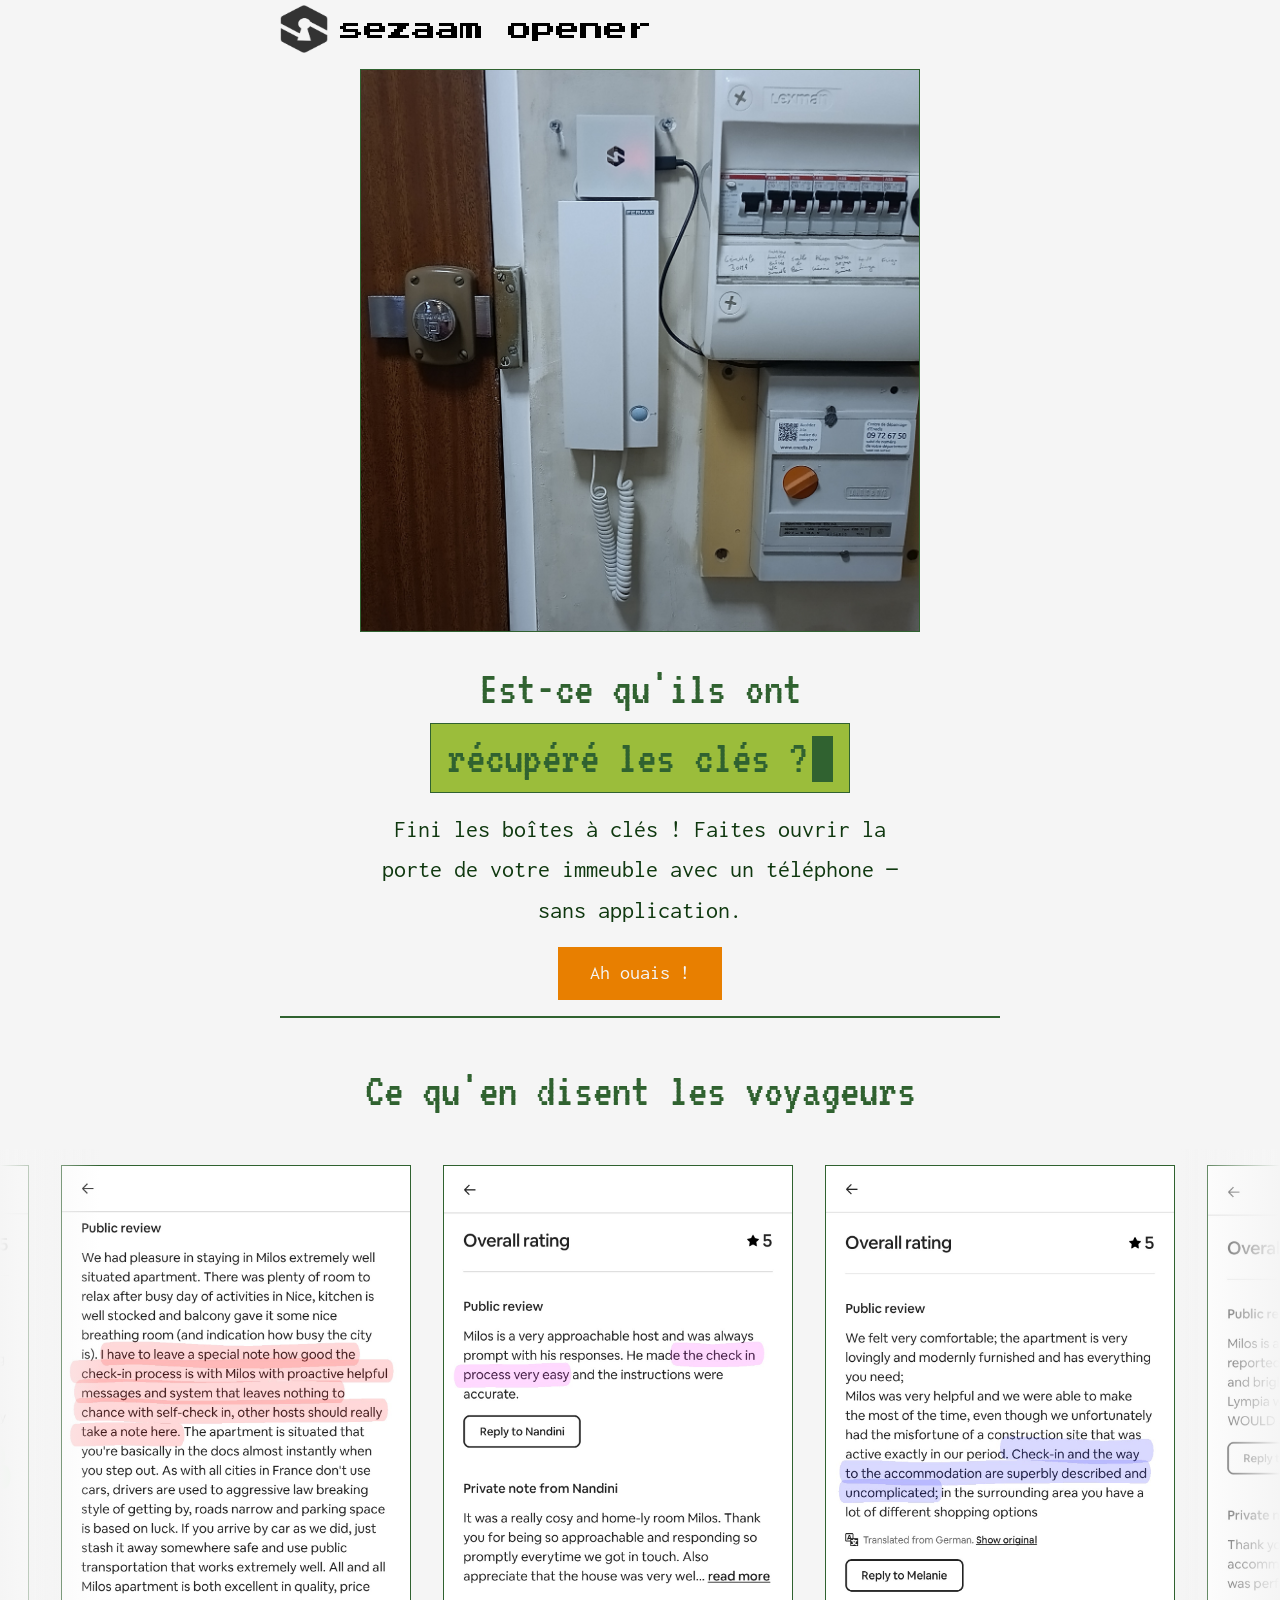
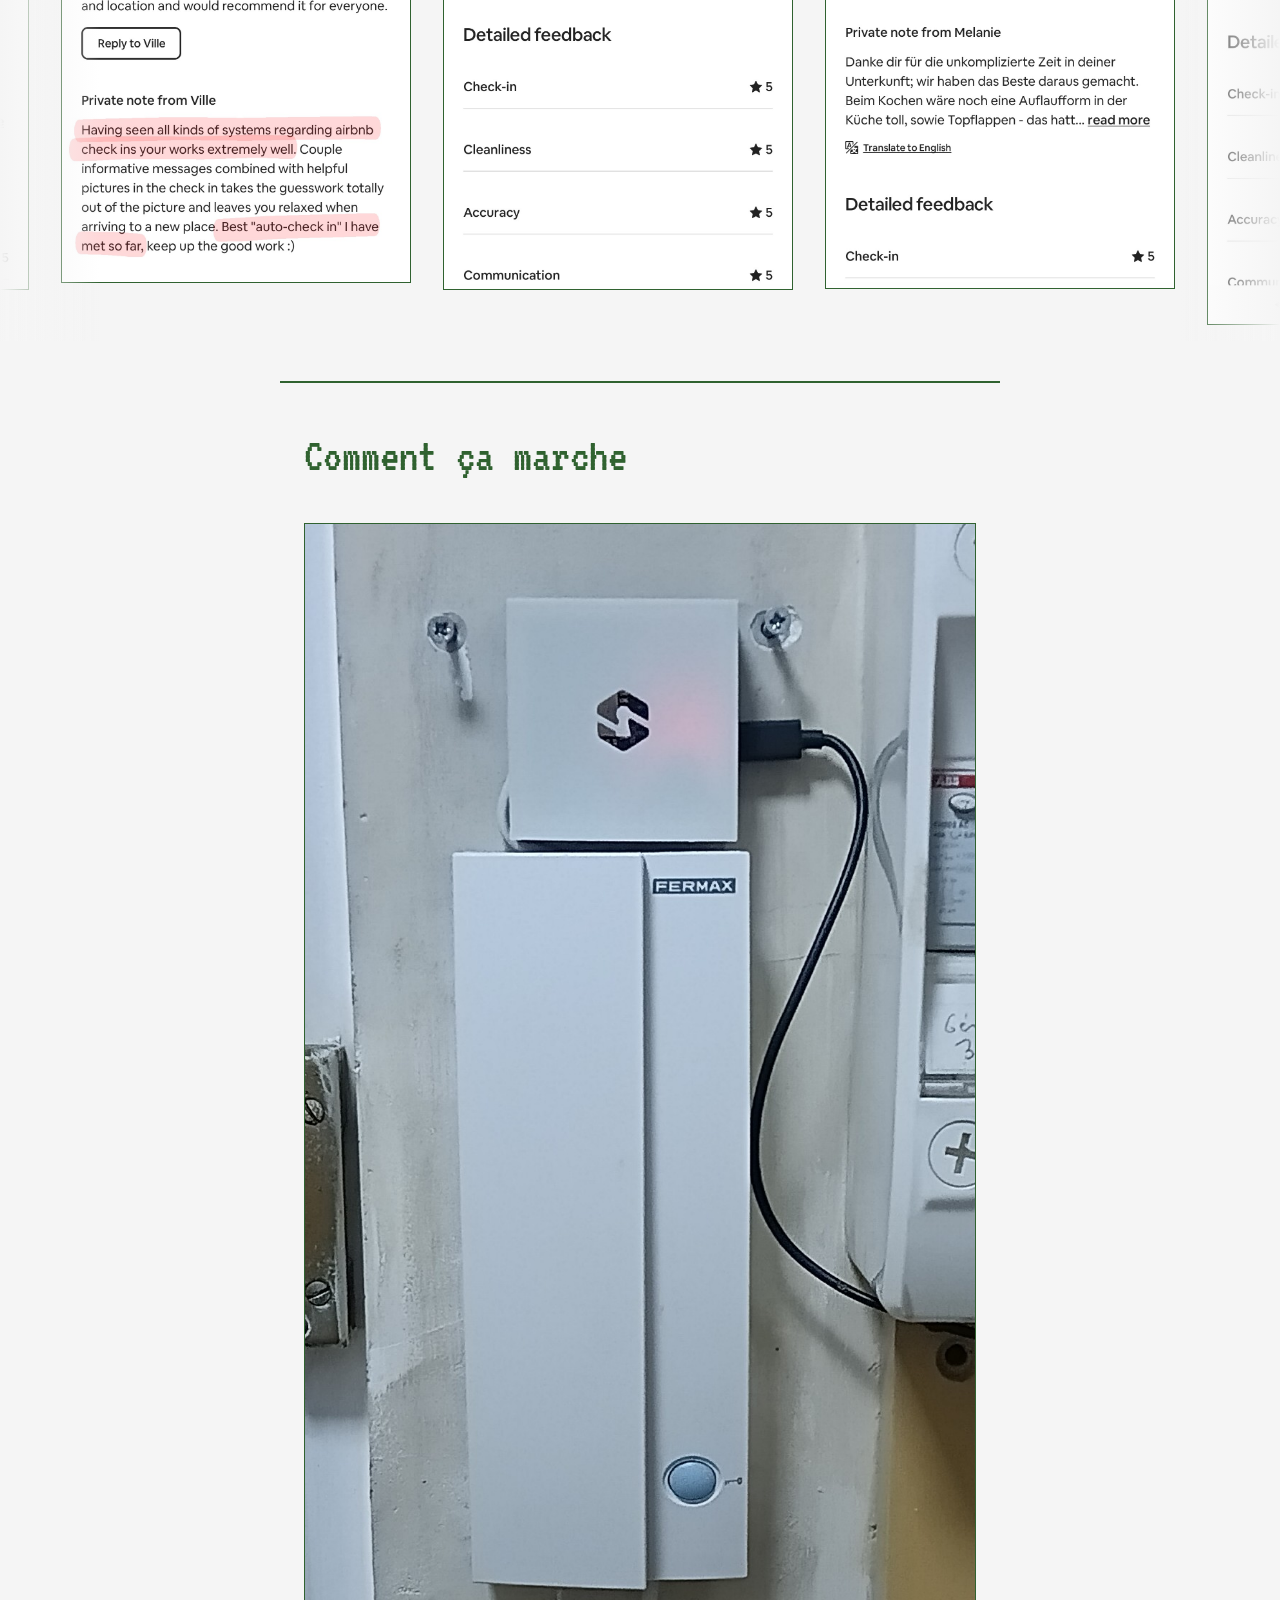
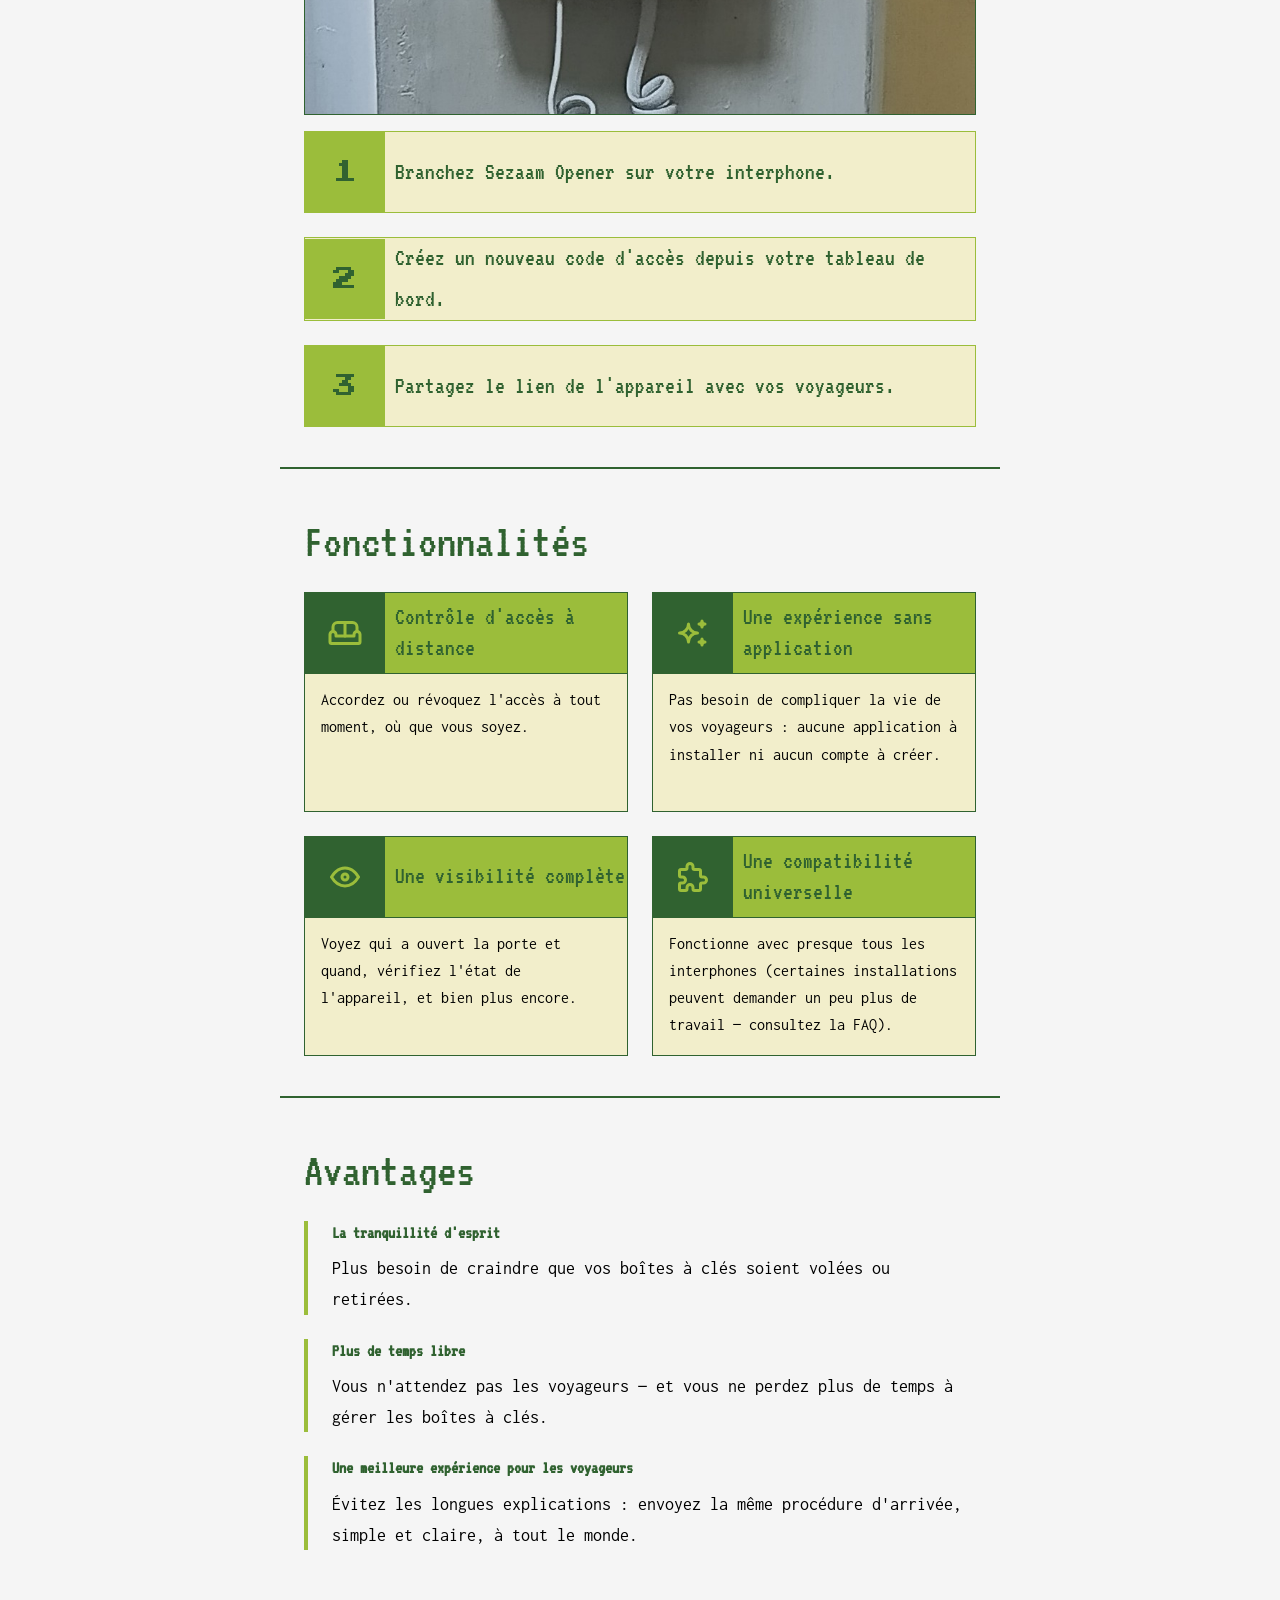
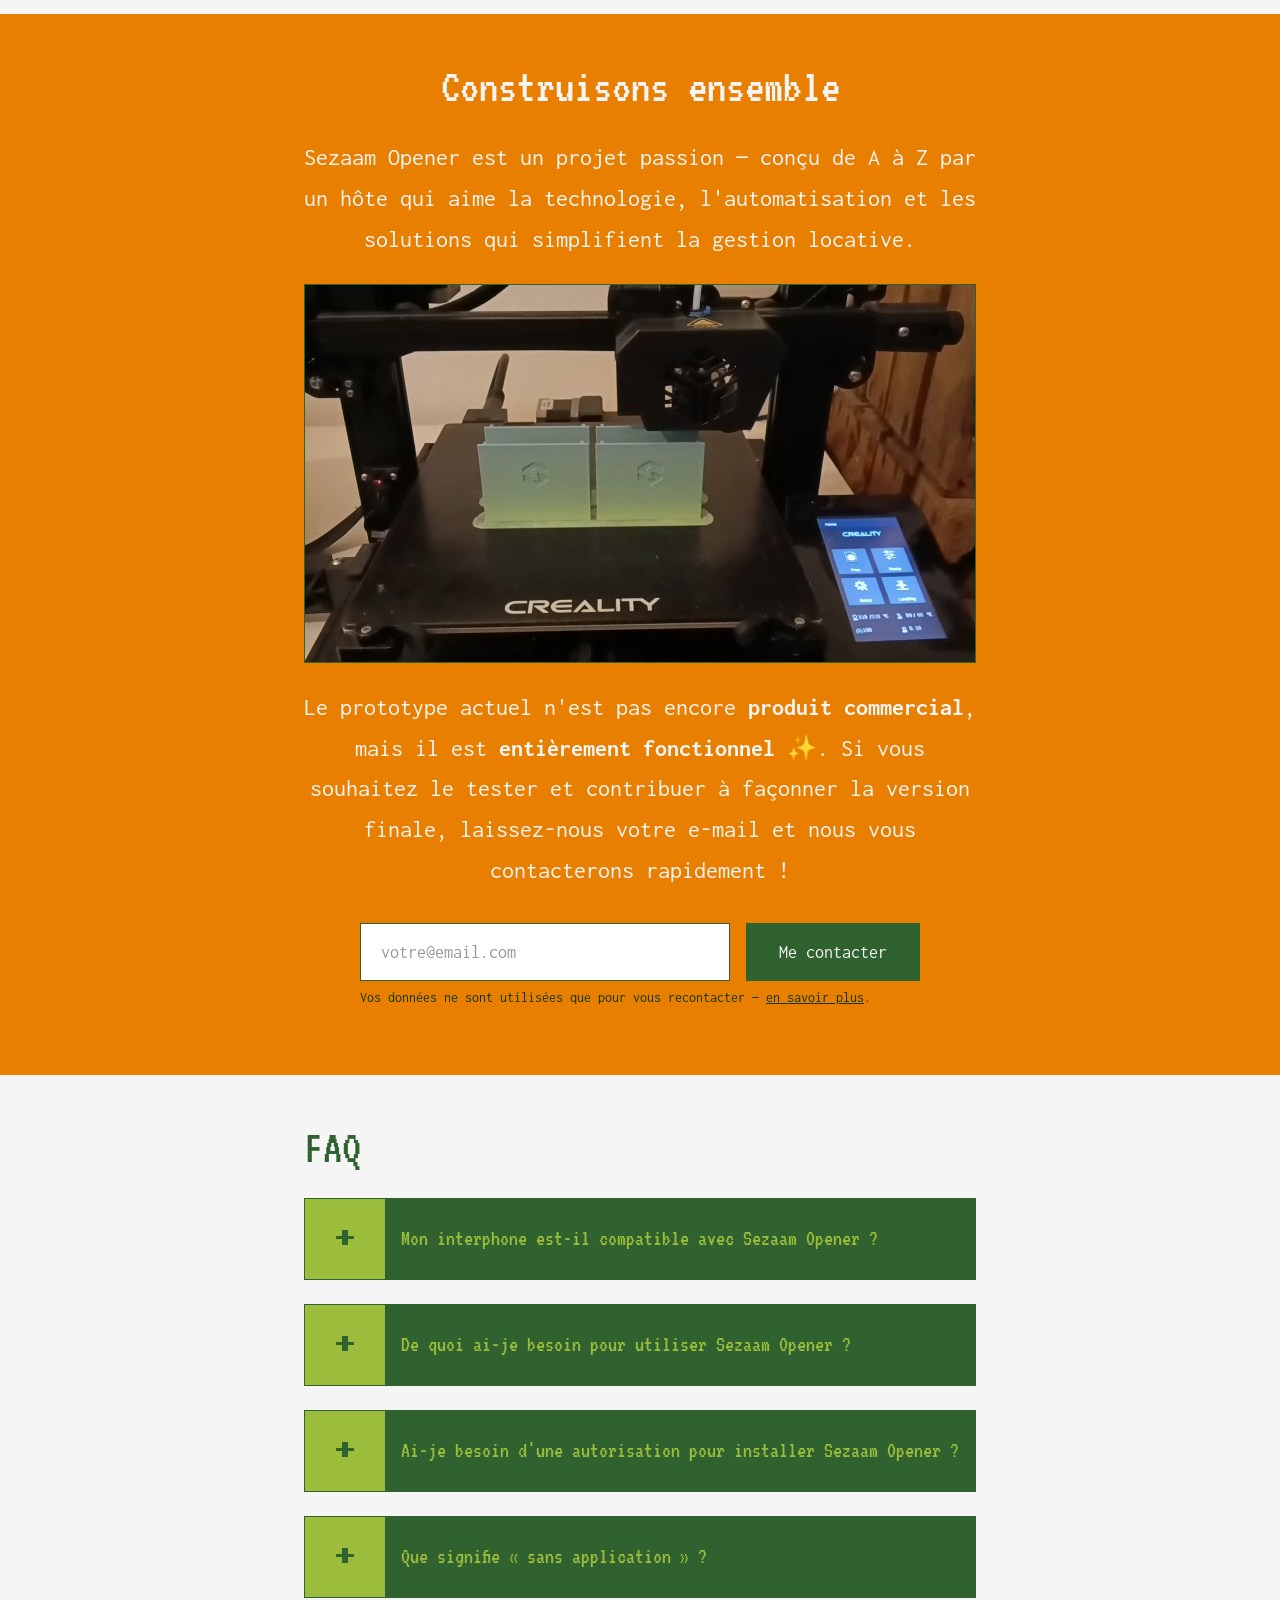
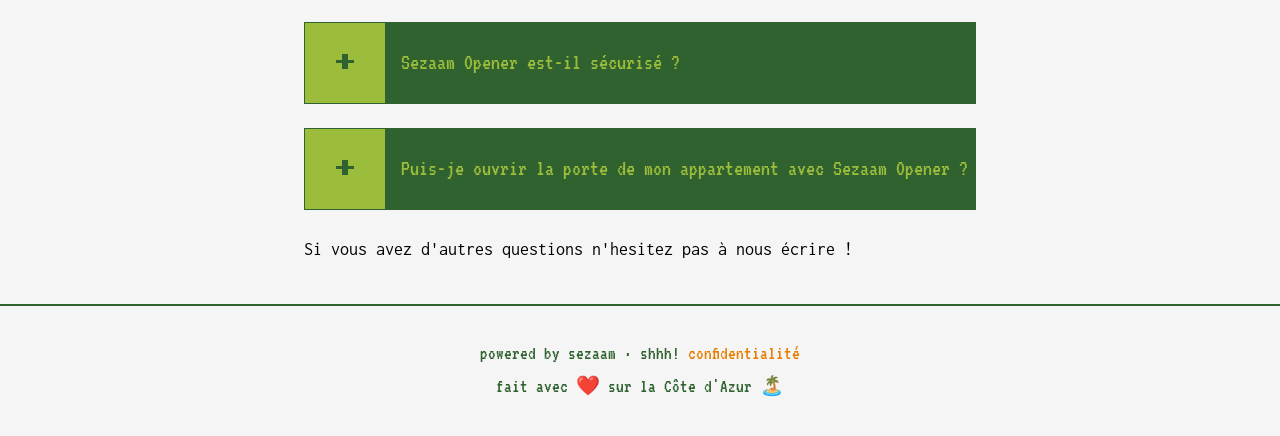
==== index.html @ 6d3e5e98 "add matomo" ====
<!DOCTYPE html>
<html lang="fr">

<head>
  <meta charset="UTF-8">
  <meta name="viewport" content="width=device-width, initial-scale=1.0">
  <title>sezaam opener — Un digicode virtuel pour la porte de votre immeuble</title>
  <meta name="description"
    content="Sezaam Opener permet d'ouvrir la porte de votre immeuble avec un téléphone — sans application. Remplacez votre boîte à clés par un digicode virtuel.">
  <meta property="og:title" content="sezaam opener — Un digicode virtuel pour la porte de votre immeuble">
  <meta property="og:description"
    content="Un digicode virtuel pour la porte de votre immeuble. Ouvrez avec un téléphone — sans application.">
  <meta property="og:type" content="website">
  <meta property="og:url" content="https://sezaam.me">
  <link rel="preconnect" href="https://fonts.googleapis.com">
  <link rel="preconnect" href="https://fonts.gstatic.com" crossorigin>
  <link
    href="https://fonts.googleapis.com/css2?family=Inconsolata:wght@400;700&family=Press+Start+2P&family=VT323&display=swap"
    rel="stylesheet">
  <link href="https://fonts.googleapis.com/css2?family=Noto+Color+Emoji&display=swap" rel="stylesheet">

  <link href="https://fonts.googleapis.com/css2?family=Anton&family=Archivo+Black&display=swap" rel="stylesheet">
  <link href="https://fonts.googleapis.com/css2?family=Anton&display=swap" rel="stylesheet">
  <link href="https://fonts.googleapis.com/css2?family=Anton&family=Archivo+Black&family=Bebas+Neue&display=swap" rel="stylesheet">

  <link rel="stylesheet" href="assets/styles.css">
  <link rel="icon" href="assets/icon_small.png" sizes="48px">
  <link rel="apple-touch-icon" href="assets/icon_small.png">
  <!-- Matomo -->
  <script>
    var _paq = window._paq = window._paq || [];
    /* tracker methods like "setCustomDimension" should be called before "trackPageView" */
    _paq.push(['trackPageView']);
    _paq.push(['enableLinkTracking']);
    (function () {
      var u = "//analytics.ha1ku.dev/";
      _paq.push(['setTrackerUrl', u + 'matomo.php']);
      _paq.push(['setSiteId', '1']);
      var d = document, g = d.createElement('script'), s = d.getElementsByTagName('script')[0];
      g.async = true; g.src = u + 'matomo.js'; s.parentNode.insertBefore(g, s);
    })();
  </script>
  <!-- End Matomo Code -->
  
  </head>

<body>

  <!-- Brand -->
  <header class="site-header">
    <img src="assets/icon_small.png" alt="" class="brand-icon">
    <div class="logo">sezaam opener</div>
  </header>

  <!-- Hero -->
  <section id="solution">
    <img class="solution-photo" src="assets/intercom.jpg" alt="Sezaam Opener branché sur un interphone Fermax">

    <div class="solution-copy">
      <h1>Est-ce qu'ils ont <span class="solution-accent painpoint-display" id="painpoint-display">récupéré les clés ?</span></h1>

      <p class="solution-text">Fini les boîtes à clés ! Faites ouvrir la porte de votre immeuble avec un téléphone — sans
        application.</p>

      <a class="btn-hero" href="#waitlist-form">Ah ouais !</a>
    </div>
  </section>


  <!-- Reviews — full width -->
  <section class="reviews-section" id="reviews">
    <h2>Ce qu'en disent les voyageurs</h2>

    <!-- Desktop: infinite marquee -->
    <div class="carousel-wrapper">
      <div class="carousel-fade-left"></div>
      <div class="carousel-track" id="reviews-carousel">
        <div class="carousel-item"><img src="assets/review_0.png" alt="Avis client"></div>
        <div class="carousel-item"><img src="assets/review_1.png" alt="Avis client"></div>
        <div class="carousel-item"><img src="assets/review_2.png" alt="Avis client"></div>
        <div class="carousel-item"><img src="assets/review_3.png" alt="Avis client"></div>
        <div class="carousel-item"><img src="assets/review_4.png" alt="Avis client"></div>
        <div class="carousel-item"><img src="assets/review_5.png" alt="Avis client"></div>
        <div class="carousel-item"><img src="assets/review_6.png" alt="Avis client"></div>
        <div class="carousel-item"><img src="assets/review_7.png" alt="Avis client"></div>
        <div class="carousel-item"><img src="assets/review_8.png" alt="Avis client"></div>
        <div class="carousel-item"><img src="assets/review_9.png" alt="Avis client"></div>
      </div>
      <div class="carousel-fade-right"></div>
    </div>

    <!-- Mobile: snap gallery -->
    <div class="reviews-gallery" id="reviews-gallery">
      <div class="reviews-gallery-track" id="reviews-gallery-track">
        <div class="reviews-gallery-item"><img src="assets/review_0.png" alt="Avis client"></div>
        <div class="reviews-gallery-item"><img src="assets/review_1.png" alt="Avis client"></div>
        <div class="reviews-gallery-item"><img src="assets/review_2.png" alt="Avis client"></div>
        <div class="reviews-gallery-item"><img src="assets/review_3.png" alt="Avis client"></div>
        <div class="reviews-gallery-item"><img src="assets/review_4.png" alt="Avis client"></div>
        <div class="reviews-gallery-item"><img src="assets/review_5.png" alt="Avis client"></div>
        <div class="reviews-gallery-item"><img src="assets/review_6.png" alt="Avis client"></div>
        <div class="reviews-gallery-item"><img src="assets/review_7.png" alt="Avis client"></div>
        <div class="reviews-gallery-item"><img src="assets/review_8.png" alt="Avis client"></div>
        <div class="reviews-gallery-item"><img src="assets/review_9.png" alt="Avis client"></div>
      </div>
      <div class="reviews-dots" id="reviews-dots"></div>
    </div>
  </section>

  <!-- How it works -->
  <section>
    <h2>Comment ça marche</h2>
    <video class="section-media" autoplay loop muted playsinline poster="assets/lockbox.jpg">
      <source src="assets/opener-demo.mp4" type="video/mp4">
    </video>
    <ol class="steps">
      <li>
        <p class="step-text">Branchez Sezaam Opener sur votre interphone.</p>
      </li>
      <li>
        <p class="step-text">Créez un nouveau code d'accès depuis votre tableau de bord.</p>
      </li>
      <li>
        <p class="step-text">Partagez le lien de l'appareil avec vos voyageurs.</p>
      </li>
    </ol>
  </section>

  <!-- Features -->
  <section>
    <h2>Fonctionnalités</h2>
    <div class="features-grid">
      <div class="feature-item">
        <div class="feature-header">
          <span class="feature-icon" aria-hidden="true">
            <svg xmlns="http://www.w3.org/2000/svg" viewBox="0 0 24 24" fill="none" stroke="currentColor"
              stroke-width="2" stroke-linecap="round" stroke-linejoin="round">
              <path stroke="none" d="M0 0h24v24H0z" fill="none" />
              <path
                d="M4 11a2 2 0 0 1 2 2v1h12v-1a2 2 0 1 1 4 0v5a1 1 0 0 1 -1 1h-18a1 1 0 0 1 -1 -1v-5a2 2 0 0 1 2 -2" />
              <path d="M4 11v-3a3 3 0 0 1 3 -3h10a3 3 0 0 1 3 3v3" />
              <path d="M12 5v9" />
            </svg>
          </span>
          <h3>Contrôle d'accès à distance</h3>
        </div>
        <div class="feature-desc">
          <p>Accordez ou révoquez l'accès à tout moment, où que vous soyez.</p>
        </div>
      </div>
      <div class="feature-item">
        <div class="feature-header">
          <span class="feature-icon" aria-hidden="true">
            <svg xmlns="http://www.w3.org/2000/svg" viewBox="0 0 24 24" fill="none" stroke="currentColor"
              stroke-width="2" stroke-linecap="round" stroke-linejoin="round">
              <path stroke="none" d="M0 0h24v24H0z" fill="none" />
              <path
                d="M16 18a2 2 0 0 1 2 2a2 2 0 0 1 2 -2a2 2 0 0 1 -2 -2a2 2 0 0 1 -2 2m0 -12a2 2 0 0 1 2 2a2 2 0 0 1 2 -2a2 2 0 0 1 -2 -2a2 2 0 0 1 -2 2m-7 12a6 6 0 0 1 6 -6a6 6 0 0 1 -6 -6a6 6 0 0 1 -6 6a6 6 0 0 1 6 6" />
            </svg>
          </span>
          <h3>Une expérience sans application</h3>
        </div>
        <div class="feature-desc">
          <p>Pas besoin de compliquer la vie de vos voyageurs : aucune application à installer ni aucun compte à créer.
          </p>
        </div>
      </div>
      <div class="feature-item">
        <div class="feature-header">
          <span class="feature-icon" aria-hidden="true">
            <svg xmlns="http://www.w3.org/2000/svg" viewBox="0 0 24 24" fill="none" stroke="currentColor"
              stroke-width="2" stroke-linecap="round" stroke-linejoin="round">
              <path stroke="none" d="M0 0h24v24H0z" fill="none" />
              <path d="M10 12a2 2 0 1 0 4 0a2 2 0 0 0 -4 0" />
              <path d="M21 12c-2.4 4 -5.4 6 -9 6c-3.6 0 -6.6 -2 -9 -6c2.4 -4 5.4 -6 9 -6c3.6 0 6.6 2 9 6" />
            </svg>
          </span>
          <h3>Une visibilité complète</h3>
        </div>
        <div class="feature-desc">
          <p>Voyez qui a ouvert la porte et quand, vérifiez l'état de l'appareil, et bien plus encore.</p>
        </div>
      </div>
      <div class="feature-item">
        <div class="feature-header">
          <span class="feature-icon" aria-hidden="true">
            <svg xmlns="http://www.w3.org/2000/svg" viewBox="0 0 24 24" fill="none" stroke="currentColor"
              stroke-width="2" stroke-linecap="round" stroke-linejoin="round">
              <path stroke="none" d="M0 0h24v24H0z" fill="none" />
              <path
                d="M4 7h3a1 1 0 0 0 1 -1v-1a2 2 0 0 1 4 0v1a1 1 0 0 0 1 1h3a1 1 0 0 1 1 1v3a1 1 0 0 0 1 1h1a2 2 0 0 1 0 4h-1a1 1 0 0 0 -1 1v3a1 1 0 0 1 -1 1h-3a1 1 0 0 1 -1 -1v-1a2 2 0 0 0 -4 0v1a1 1 0 0 1 -1 1h-3a1 1 0 0 1 -1 -1v-3a1 1 0 0 1 1 -1h1a2 2 0 0 0 0 -4h-1a1 1 0 0 1 -1 -1v-3a1 1 0 0 1 1 -1" />
            </svg>
          </span>
          <h3>Une compatibilité universelle</h3>
        </div>
        <div class="feature-desc">
          <p>Fonctionne avec presque tous les interphones (certaines installations peuvent demander un peu plus de
            travail — consultez la FAQ).</p>
        </div>
      </div>
    </div>
  </section>

  <!-- Benefits -->
  <section>
    <h2>Avantages</h2>
    <ul class="benefits-list">
      <li>
        <h3>La tranquillité d'esprit</h3>
        <p>Plus besoin de craindre que vos boîtes à clés soient volées ou retirées.</p>
      </li>
      <li>
        <h3>Plus de temps libre</h3>
        <p>Vous n'attendez pas les voyageurs — et vous ne perdez plus de temps à gérer les boîtes à clés.</p>
      </li>
      <li>
        <h3>Une meilleure expérience pour les voyageurs</h3>
        <p>Évitez les longues explications : envoyez la même procédure d'arrivée, simple et claire, à tout le monde.</p>
      </li>
    </ul>
  </section>

  <!-- CTA -->
  <section class="cta">
    <div class="container">
      <h2>Construisons ensemble</h2>
      <p>Sezaam Opener est un projet passion — conçu de A à Z par un hôte qui aime la technologie, l'automatisation et
        les
        solutions qui simplifient la gestion locative.</p>

      <video class="section-media" autoplay loop muted playsinline preload="metadata"
        poster="assets/3dprint-poster.jpg" aria-label="Impression 3D du boîtier Sezaam Opener">
        <source src="assets/3dprint.webm" type="video/webm">
        <source src="assets/3dprint.mp4" type="video/mp4">
      </video>

      <p>Le prototype actuel n'est pas encore <strong>produit commercial</strong>, mais il est
        <strong>entièrement fonctionnel</strong> ✨. Si vous souhaitez le tester et contribuer à façonner la version finale, laissez-nous
        votre e-mail et nous vous contacterons rapidement !</p>

      <form class="waitlist-form" id="waitlist-form">
        <div class="honeypot">
          <label for="website">Website</label>
          <input type="text" name="website" id="website" tabindex="-1" autocomplete="off">
        </div>
        <input type="email" name="email" id="email" placeholder="votre@email.com" required autocomplete="email">
        <button type="submit" id="submit-btn">Me contacter</button>
      </form>
      <div id="form-message" class="form-message"></div>
      <p class="privacy-note">Vos données ne sont utilisées que pour vous recontacter — <a
          href="confidentialite.html">en savoir plus</a>.</p>
    </div>

  </section>

  <!-- FAQ -->
  <section class="faq">
    <h2>FAQ</h2>

    <details class="faq-item">
      <summary><span class="faq-question">Mon interphone est-il compatible avec Sezaam Opener ?</span></summary>
      <p class="faq-answer">Oui — il peut être installé sur n’importe quel interphone. Certaines installations sont
        aussi simples qu’un branchement de fils ; d’autres peuvent nécessiter un peu de soudure.</p>
    </details>

    <details class="faq-item">
      <summary><span class="faq-question">De quoi ai-je besoin pour utiliser Sezaam Opener ?</span></summary>
      <p class="faq-answer">D'un interphone compatible, d'un réseau Wi-Fi à proximité de l'interphone, et d'un compte
        Sezaam. L'installation prend environ 10 minutes et ne nécessite aucun outil spécialisé.</p>
    </details>

    <details class="faq-item">
      <summary><span class="faq-question">Ai-je besoin d'une autorisation pour installer Sezaam Opener ?</span>
      </summary>
      <p class="faq-answer">Non — il est installé à l’intérieur de votre appartement, vous n’avez donc besoin de
        l’autorisation de personne.</p>
    </details>

    <details class="faq-item">
      <summary><span class="faq-question">Que signifie « sans application » ?</span></summary>
      <p class="faq-answer">Vos voyageurs n'ont rien à installer. Ils reçoivent un lien avec un code, ouvrent la page
        dans leur navigateur, et entrent le code pour ouvrir la porte. C'est tout.</p>
    </details>

    <details class="faq-item">
      <summary><span class="faq-question">Sezaam Opener est-il sécurisé ?</span></summary>
      <p class="faq-answer">Absolument. Contrairement aux digicodes traditionnels, Sezaam inclut une limitation du
        nombre de tentatives (les tentatives incorrectes sont bloquées) et vous permet de renouveler les codes aussi
        souvent que vous le souhaitez.</p>
      <p class="faq-answer">Toutes les données sont chiffrées en transit et au repos selon les normes du secteur.</p>
    </details>

    <details class="faq-item">
      <summary><span class="faq-question">Puis-je ouvrir la porte de mon appartement avec Sezaam Opener ?</span>
      </summary>
      <p class="faq-answer">Non — Sezaam Opener est conçu uniquement pour les portes d’immeubles ou de garages.</p>
    </details>

    <p>Si vous avez d'autres questions n'hesitez pas à nous écrire !</p>
  </section>

  <!-- Footer -->
  <footer>
    <p>powered by sezaam · shhh! <a href="confidentialite.html">confidentialité</a></p>
    <p>fait avec ❤️ sur la Côte d'Azur 🏝️ </p>
  </footer>


  <script src="assets/app.js"></script>

  <!-- Analytics — Matomo auto-hébergé, sans cookies (voir confidentialite.html) -->
  <script>
    var _paq = window._paq = window._paq || [];
    _paq.push(['disableCookies']);
    _paq.push(['trackPageView']);
    _paq.push(['enableLinkTracking']);
    (function () {
      var u = "https://analytics.ha1ku.dev/";
      _paq.push(['setTrackerUrl', u + 'matomo.php']);
      _paq.push(['setSiteId', '1']);
      var d = document, g = d.createElement('script'), s = d.getElementsByTagName('script')[0];
      g.async = true; g.src = u + 'matomo.js'; s.parentNode.insertBefore(g, s);
    })();
  </script>

</body>

</html>
---- assets/styles.css ----
:root {
      --bg: #f5f5f5;
      --text: #306230;
      --text-dark: #0F380F;
      --primary: #9BBD3B;
      --accent: #E87F00;
      --error: #CC4125;
      --white: #FFFFFF;
      --beige: #f2eecb;
    }

    * {
      margin: 0;
      padding: 0;
      box-sizing: border-box;
    }

    html {
      scroll-behavior: smooth;
    }

    body {
      font-family: 'Inconsolata', monospace;
      background: var(--bg);
      line-height: 1.6;
      font-size: 18px;
      -webkit-font-smoothing: auto;
    }

    h1, h2, h3 {
      font-family: 'VT323', monospace;
      color: var(--text);
      line-height: 1.4;
    }

    h1 {
      font-size: clamp(2.1rem, 10vw, 3rem);
      font-weight: lighter;
    }

    h2 {
      /* font-family: 'Bebas Neue', sans-serif; */

      font-size: clamp(2.1rem, 10vw, 3rem);
      font-weight: lighter;
      margin-bottom: 1rem;
    }

    h3 {
      font-size: 1.2rem;
      margin-bottom: 0.5rem;
    }

    p {
      font-family: 'Inconsolata', monospace;
      line-height: 1.7;
    }

    a {
      color: var(--accent);
      text-decoration: none;
    }

    a:hover {
      text-decoration: underline;
    }

    section {
      max-width: 720px;
      margin: 0 auto;
      padding: 2.5rem 1.5rem;
      border-top: 2px solid var(--text);
    }

    /* Hero — stacked boxes */
    /* Brand lockup */
    .site-header {
      display: flex;
      align-items: center;
      gap: 0.75rem;
      max-width: 720px;
      margin: 0 auto;
      padding-top: 0.3rem;
    }

    .brand-icon {
      height: 48px;
      width: 48px;
      display: block;
    }

    .site-header .logo {
      font-family: 'Press Start 2P', monospace;
      font-size: 1.5rem;
      color: black;
    }

    #solution {
      display: flex;
      flex-direction: column;
      align-items: stretch;
      gap: 1.5rem;
      max-width: 720px;
      padding: 0 1.5rem 2rem;
      border-top: none;
      border-bottom: 2px solid var(--text);
    }

    #solution h1 {
      font-size: 3rem;
    }

    #solution .solution-photo {
      display: block;
      width: auto;
      height: auto;
      max-width: min(560px, 100%);
      max-height: 80svh;
      margin: 0 auto;
      border: 1px solid var(--text);
    }

    #solution .solution-copy {
      flex: 1 1 auto;
      min-width: 0;
      color: var(--text);
      text-align: center;
    }

    @media (min-width: 768px) {
      #solution {
        padding: 1rem;
      }
    }

    .section-media {
      display: block;
      max-width: 100%;
      height: auto;
      margin: 2rem auto 1rem;
      border: 1px solid var(--text);
    }

    /* Solution */
    .solution-text {
      font-size: 1.5rem;
      color: var(--text-dark);
      max-width: 34rem;
      margin: 1rem auto;
    }

    .solution-accent {
      font-family: "VT323", monospace;
      background-color: var(--primary);
      border: 1px var(--text) solid;
      color: var(--text);
      padding: .6rem;
    }

    .btn-hero {
      display: inline-block;
      padding: 0.9rem 2rem;
      font-family: 'Inconsolata', monospace;
      font-size: 1.25rem;
      line-height: 1.2;
      background: var(--accent);
      color: whitesmoke;
      border: 0;
      border-radius: 0;
      text-decoration: none;
      cursor: pointer;
    }

    .btn-hero:hover {
      text-decoration: none;
    }

    .btn-hero:focus-visible {
      outline: 3px solid var(--accent);
      outline-offset: 3px;
    }

    /* Dynamic hero headline */
    .painpoint-display {
      display: inline-block;
      white-space: nowrap;
      line-height: 1;
      min-width: calc(21ch + 1.2rem + 2px);
    }

    .painpoint-display::after {
      content: '';
      display: inline-block;
      width: 0.45em;
      height: 0.95em;
      margin-left: 0.08em;
      background: currentColor;
      vertical-align: -0.2em;
      animation: blink 1s step-end infinite;
    }

    @keyframes blink {
      50% {
        opacity: 0;
      }
    }

    @media (prefers-reduced-motion: reduce) {
      .painpoint-display::after {
        animation: none;
      }
    }

    /* Steps */
    .steps {
      list-style: none;
      counter-reset: step;
      display: grid;
      gap: 1.5rem;
    }

    .steps li {
      counter-increment: step;
      border: 1px solid var(--primary);
      background: var(--beige);
      display: flex;
      align-items: center;
      gap: .6rem;
    }

    .steps li::before {
      content: counter(step);
      flex: 0 0 5rem;
      width: 5rem;
      height: 5rem;
      background: var(--primary);
      color: var(--text);
      font-family: 'Press Start 2P', monospace;
      font-size: 1.5rem;
      display: flex;
      align-items: center;
      justify-content: center;
    }

    .step-text {
      color: var(--text);
      margin: 0;
      flex: 1;
      font-size: 1.5rem;
      font-family: 'VT323', monospace;
    }

    /* Features grid */
    .features-grid {
      display: grid;
      grid-template-columns: 1fr;
      grid-auto-rows: 1fr;
      gap: 1.5rem;
    }

    @media (min-width: 500px) {
      .features-grid {
        grid-template-columns: 1fr 1fr;
      }
    }

    .feature-item {
      border: 1px solid var(--text);
      background: var(--white);
      display: flex;
      flex-direction: column;
    }

    .feature-header {
      background: var(--primary);
      display: flex;
      align-items: center;
      gap: .6rem;
    }

    .feature-icon {
      flex: 0 0 5rem;
      width: 5rem;
      height: 5rem;
      background: var(--text);
      color: var(--primary);
      display: flex;
      align-items: center;
      justify-content: center;
    }

    .feature-icon svg {
      width: 36px;
      height: 36px;
      display: block;
    }

    .feature-item h3 {
      color: var(--text);
      margin: 0;
      font-weight: lighter;
      font-size: 1.5rem;
      line-height: 1.3;
    }

    .feature-desc {
      height: 100%;
      background: var(--beige);
      border-top: 1px solid var(--text);
      padding: 0.75rem 1rem 1rem;
    }

    .feature-desc p {
      margin: 0;font-size: 1rem;
    }

    /* Benefits */
    .benefits-list {
      list-style: none;
    }

    .benefits-list li {
      margin-bottom: 1.5rem;
      padding-left: 1.5rem;
      border-left: 4px solid var(--primary);
    }

    .benefits-list li h3 {
      font-size: 1.1rem;
    }

    /* CTA */
    .cta {
      text-align: center;
      background: var(--accent); /*rgb(180, 0, 100);*/
      color: whitesmoke;
      max-width: 100%;
      width: 100%;
      padding: 2.5rem 0;
      border: 0;
    }

    .cta .container {
      max-width: 720px;
      margin: 0 auto;
      padding: 0 1.5rem;
    }

    .cta h2 {
      color: whitesmoke;
    }

    .cta p {
      margin-bottom: 1.5rem;
      font-size: 1.5rem;
    }

    .cta .highlight {
      background: var(--primary);
      border: 1px solid var(--text);
      color: var(--text);
      padding: 0.15rem 0.4rem;
      font-weight: lighter;
      font-size: 1.8rem;
      font-family: "VT323", monospace;
    }

    .cta .section-media {
      margin: 0 auto 1.5rem;
    }

    /* Form */
    .waitlist-form {
      display: flex;
      gap: 1rem;
      max-width: 560px;
      margin: 2rem auto 0;
      scroll-margin-top: 1.5rem;
    }

    .waitlist-form input[type="email"] {
      flex: 1;
      padding: 1.15rem 1.25rem;
      font-family: 'Inconsolata', monospace;
      font-size: 1.15rem;
      border: 1px solid var(--text);
      background: var(--white);
      color: var(--text);
      outline: none;
      border-radius: 0;
    }

    .waitlist-form input[type="email"]:focus {
      border-color: var(--accent);
    }

    .waitlist-form input[type="email"]::placeholder {
      color: #999;
    }

    .waitlist-form button {
      padding: 1.15rem 2rem;
      font-family: 'Inconsolata', monospace;
      font-size: 1.15rem;
      background: var(--text);
      color: var(--bg);
      border: 1px solid var(--text);
      cursor: pointer;
      white-space: nowrap;
      border-radius: 0;
    }

    .waitlist-form button:hover {
      background: var(--text);
    }

    .waitlist-form button:disabled {
      opacity: 0.6;
      cursor: not-allowed;
    }

    .honeypot {
      position: absolute;
      left: -9999px;
      opacity: 0;
      height: 0;
      width: 0;
      overflow: hidden;
    }

    .form-message {
      margin-top: 0.75rem;
      font-family: 'Inconsolata', monospace;
      font-size: 1rem;
    }

    .form-message:empty {
      display: none;
    }

    .form-message.success {
      color: var(--primary);
    }

    .form-message.error {
      color: var(--error);
    }

    .privacy-note {
      max-width: 560px;
      margin: 0.35rem auto 0;
      text-align: left;
      font-size: 0.9rem !important;
      color: var(--text-dark);
    }

    .privacy-note a {
      color: var(--text-dark);
      text-decoration: underline;
    }

    /* FAQ */
    .faq {
      border: 0;
    }

    .faq-item {
      border: 1px solid var(--text);
      background: var(--text);
      margin-bottom: 1.5rem;
    }

    .faq-item summary {
      display: flex;
      align-items: center;
      gap: 1rem;
      padding: 0;
      cursor: pointer;
      list-style: none;
    }

    .faq-item summary::-webkit-details-marker {
      display: none;
    }

    .faq-item summary::before {
      content: '+';
      flex: 0 0 5rem;
      width: 5rem;
      min-height: 5rem;
      align-self: stretch;
      background: var(--primary);
      color: var(--text);
      font-family: 'Press Start 2P', monospace;
      font-size: 1.5rem;
      display: flex;
      align-items: center;
      justify-content: center;
    }

    .faq-item[open] summary::before {
      content: '-';
    }

    .faq-question {
      background: var(--text);
      flex: 1;
      margin: 0;
      font-family: 'VT323', monospace;
      font-size: 1.4rem;
      color: var(--primary);
    }

    .faq-item .faq-answer {
      background: var(--beige);
      border-top: 1px solid var(--text);
      padding: 0.75rem 1rem 1rem;
      font-family: 'Inconsolata', monospace;
      font-size: 0.95rem;
      color: var(--text);
    }

    /* Press */
    .press-list {
      list-style: none;
    }

    .press-list li {
      margin-bottom: 1.5rem;
      padding-bottom: 1.5rem;
      border-bottom: 1px solid var(--text);
    }

    .press-list li:last-child {
      border-bottom: none;
    }

    .press-list .press-source {
      font-family: 'Press Start 2P', monospace;
      font-size: 0.55rem;
      color: var(--accent);
      text-transform: uppercase;
      margin-bottom: 0.3rem;
      display: block;
    }

    .press-list .press-title {
      font-family: 'VT323', monospace;
      font-size: 1.3rem;
      color: var(--text);
    }

    .press-list .press-desc {
      font-family: 'Inconsolata', monospace;
      font-size: 0.9rem;
      margin-top: 0.3rem;
    }

    /* Reviews carousel */
    .reviews-section {
      overflow: hidden;
      border-top: none;
      padding: 2.5rem 0;
      max-width: 100vw;
    }

    .reviews-section h2 {
      text-align: center;
      padding: 0 1.5rem;
    }

    .carousel-wrapper {
      position: relative;
      margin-top: 1.5rem;
      margin-left: auto;
      margin-right: auto;
      max-width: calc(10 * 350px + 9 * 2rem);
    }

    .carousel-track {
      display: flex;
      align-items: flex-start;
      gap: 2rem;
      overflow-x: auto;
      scrollbar-width: none;
      -ms-overflow-style: none;
      padding: 1rem 0;
    }

    .carousel-track::-webkit-scrollbar {
      display: none;
    }

    .carousel-item {
      width: 350px;
      height: auto;
      flex-shrink: 0;
      border: 1px solid var(--text);
      overflow: hidden;
    }

    .carousel-item img {
      width: 100%;
      height: auto;
      display: block;
    }

    .carousel-fade-left,
    .carousel-fade-right {
      position: absolute;
      top: 0;
      bottom: 0;
      width: 100px;
      z-index: 2;
      pointer-events: none;
    }

    .carousel-fade-left {
      left: 0;
      background: linear-gradient(to right, var(--bg), transparent);
    }

    .carousel-fade-right {
      right: 0;
      background: linear-gradient(to left, var(--bg), transparent);
    }

    /* Reviews mobile gallery */
    .reviews-gallery {
      display: none;
      margin-top: 1.5rem;
    }

    .reviews-gallery-track {
      display: flex;
      align-items: flex-start;
      overflow-x: auto;
      scroll-snap-type: x mandatory;
      -webkit-overflow-scrolling: touch;
      scrollbar-width: none;
      -ms-overflow-style: none;
      gap: 0.5rem;
      padding: 1rem 7.5vw;
    }

    .reviews-gallery-track::-webkit-scrollbar {
      display: none;
    }

    .reviews-gallery-item {
      flex: 0 0 85vw;
      scroll-snap-align: center;
      height: auto;
      border: 1px solid var(--text);
      overflow: hidden;
    }

    .reviews-gallery-item img {
      width: 100%;
      height: auto;
      display: block;
    }

    .reviews-dots {
      display: flex;
      justify-content: center;
      gap: 0.5rem;
      margin-top: 1rem;
    }

    .reviews-dot {
      width: 10px;
      height: 10px;
      border-radius: 50%;
      background: var(--text);
      opacity: 0.3;
      cursor: pointer;
      border: none;
      padding: 0;
      transition: opacity 0.3s;
    }

    .reviews-dot.active {
      opacity: 1;
      background: var(--accent);
    }

    /* Footer */
    footer {
      padding: 2rem 0;
      text-align: center;
      color: var(--text);
      border-top: 2px solid var(--text);
    }

    footer p {
      font-family: 'VT323', monospace;
      font-size: 1.2rem;


    }

    /* Mobile adjustments */
    @media (max-width: 480px) {
      #solution h1 {
        font-size: 2.1rem;
      }

      .brand-icon {
        height: 1.8rem;
      }

      .site-header .logo {
        font-size: 1rem;
      }

      .faq-question {
        padding: 0;
      }

      .waitlist-form {
        flex-direction: column;
      }

      .waitlist-form button {
        width: 100%;
      }

      .carousel-wrapper {
        display: none;
      }

      .reviews-gallery {
        display: block;
      }
    }

    @media (min-width: 481px) {
      .reviews-gallery {
        display: none !important;
      }
    }
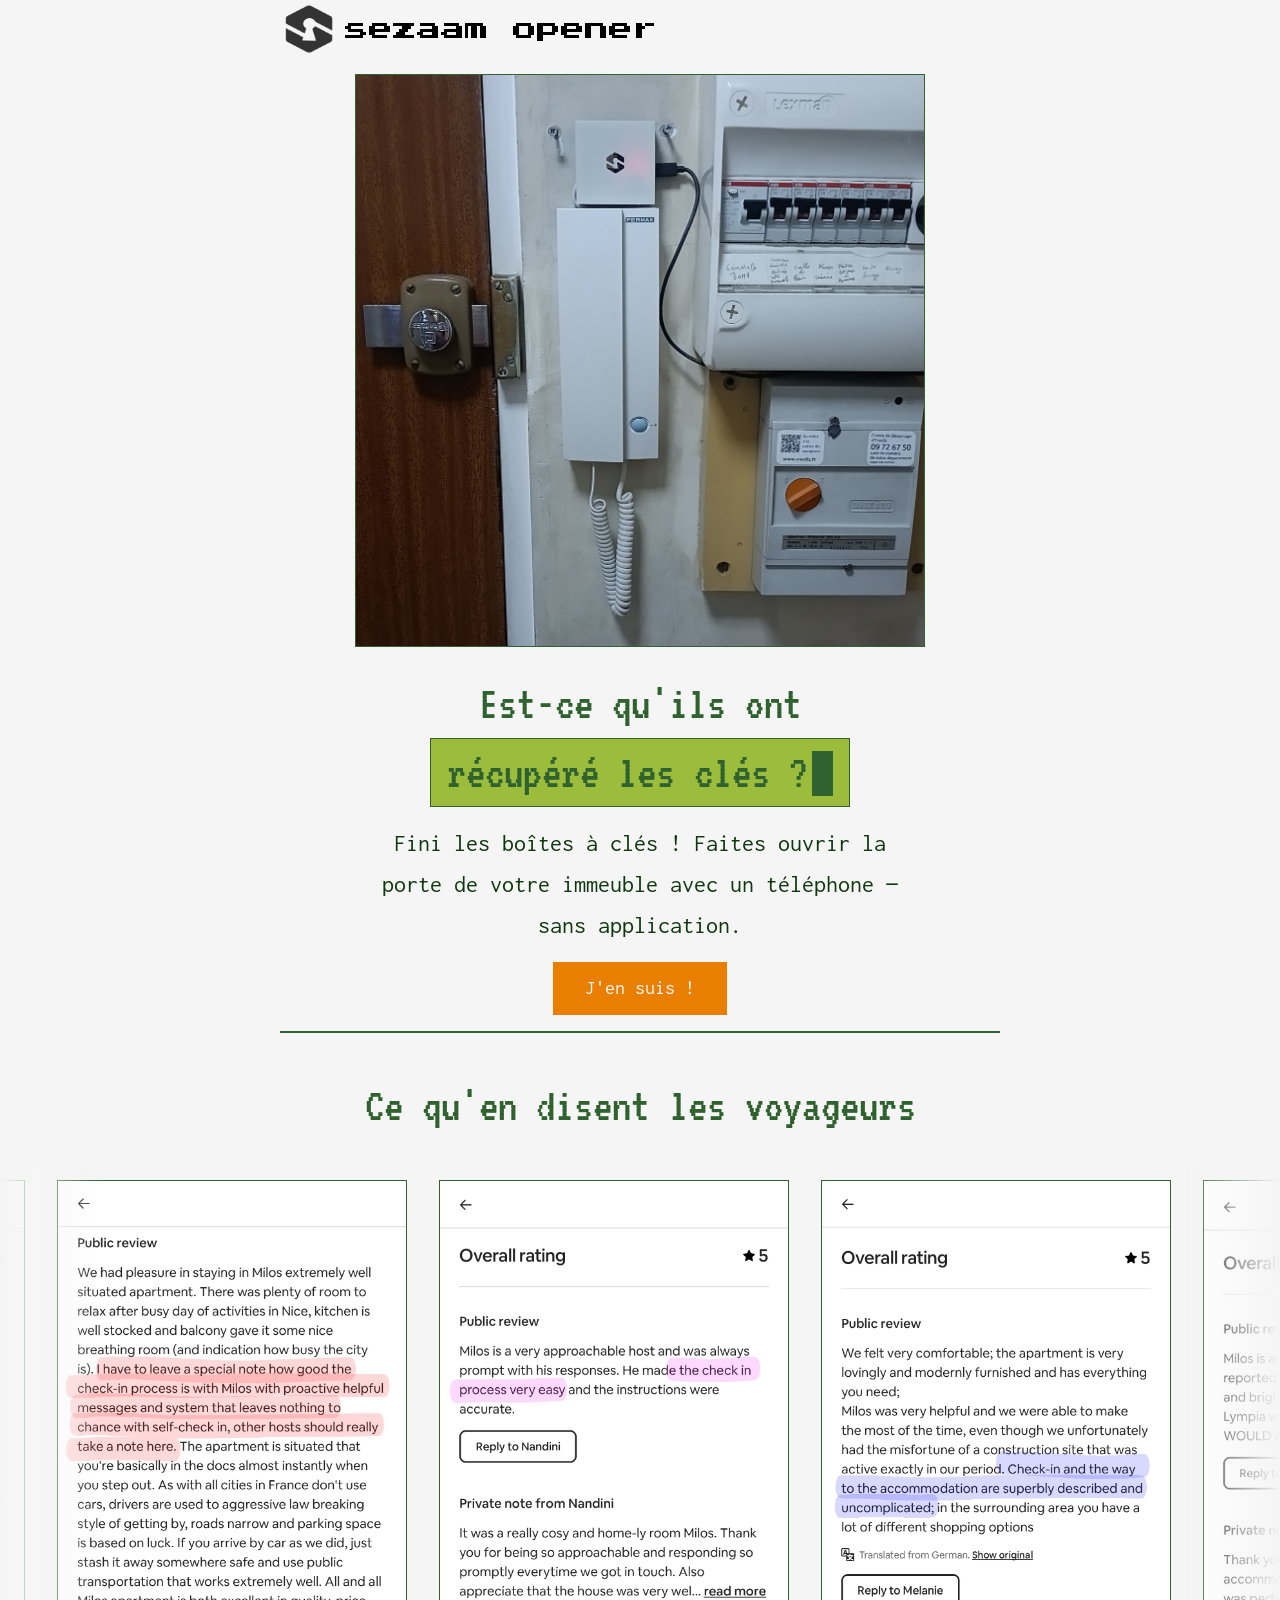
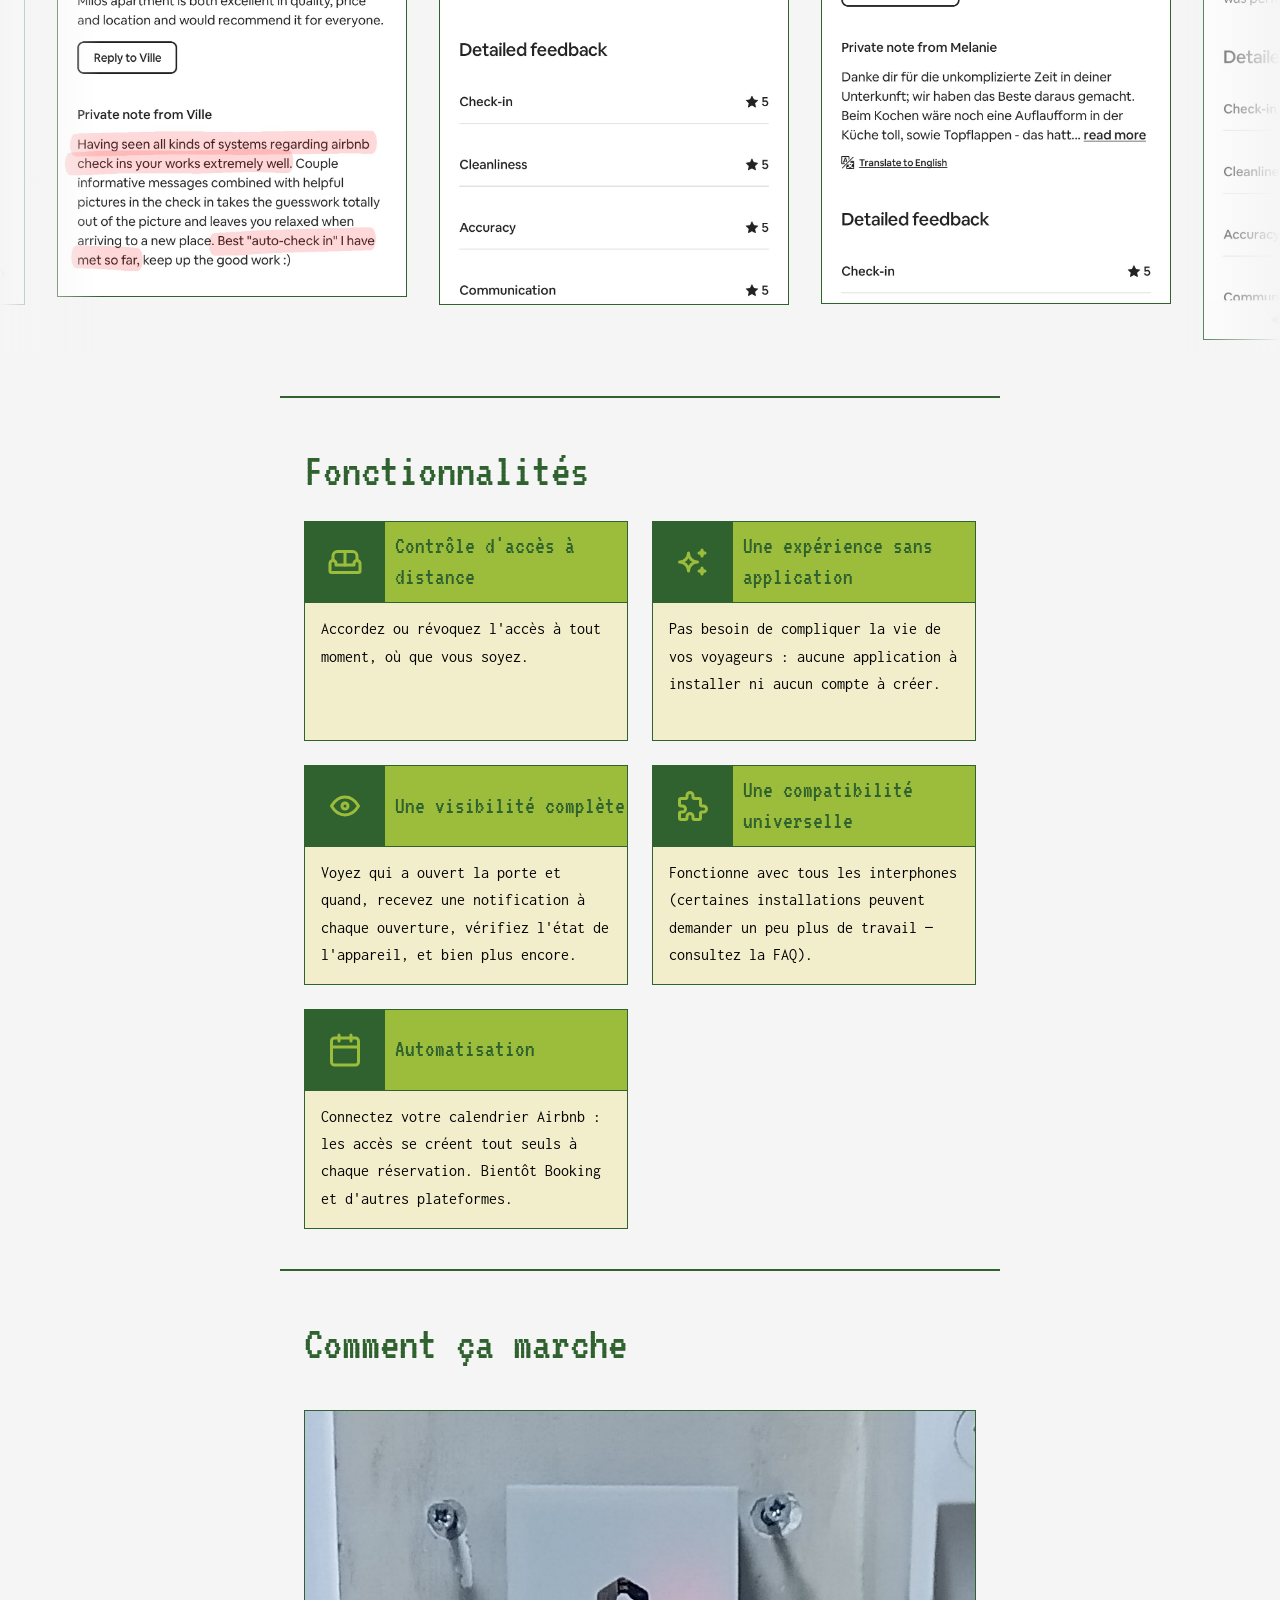
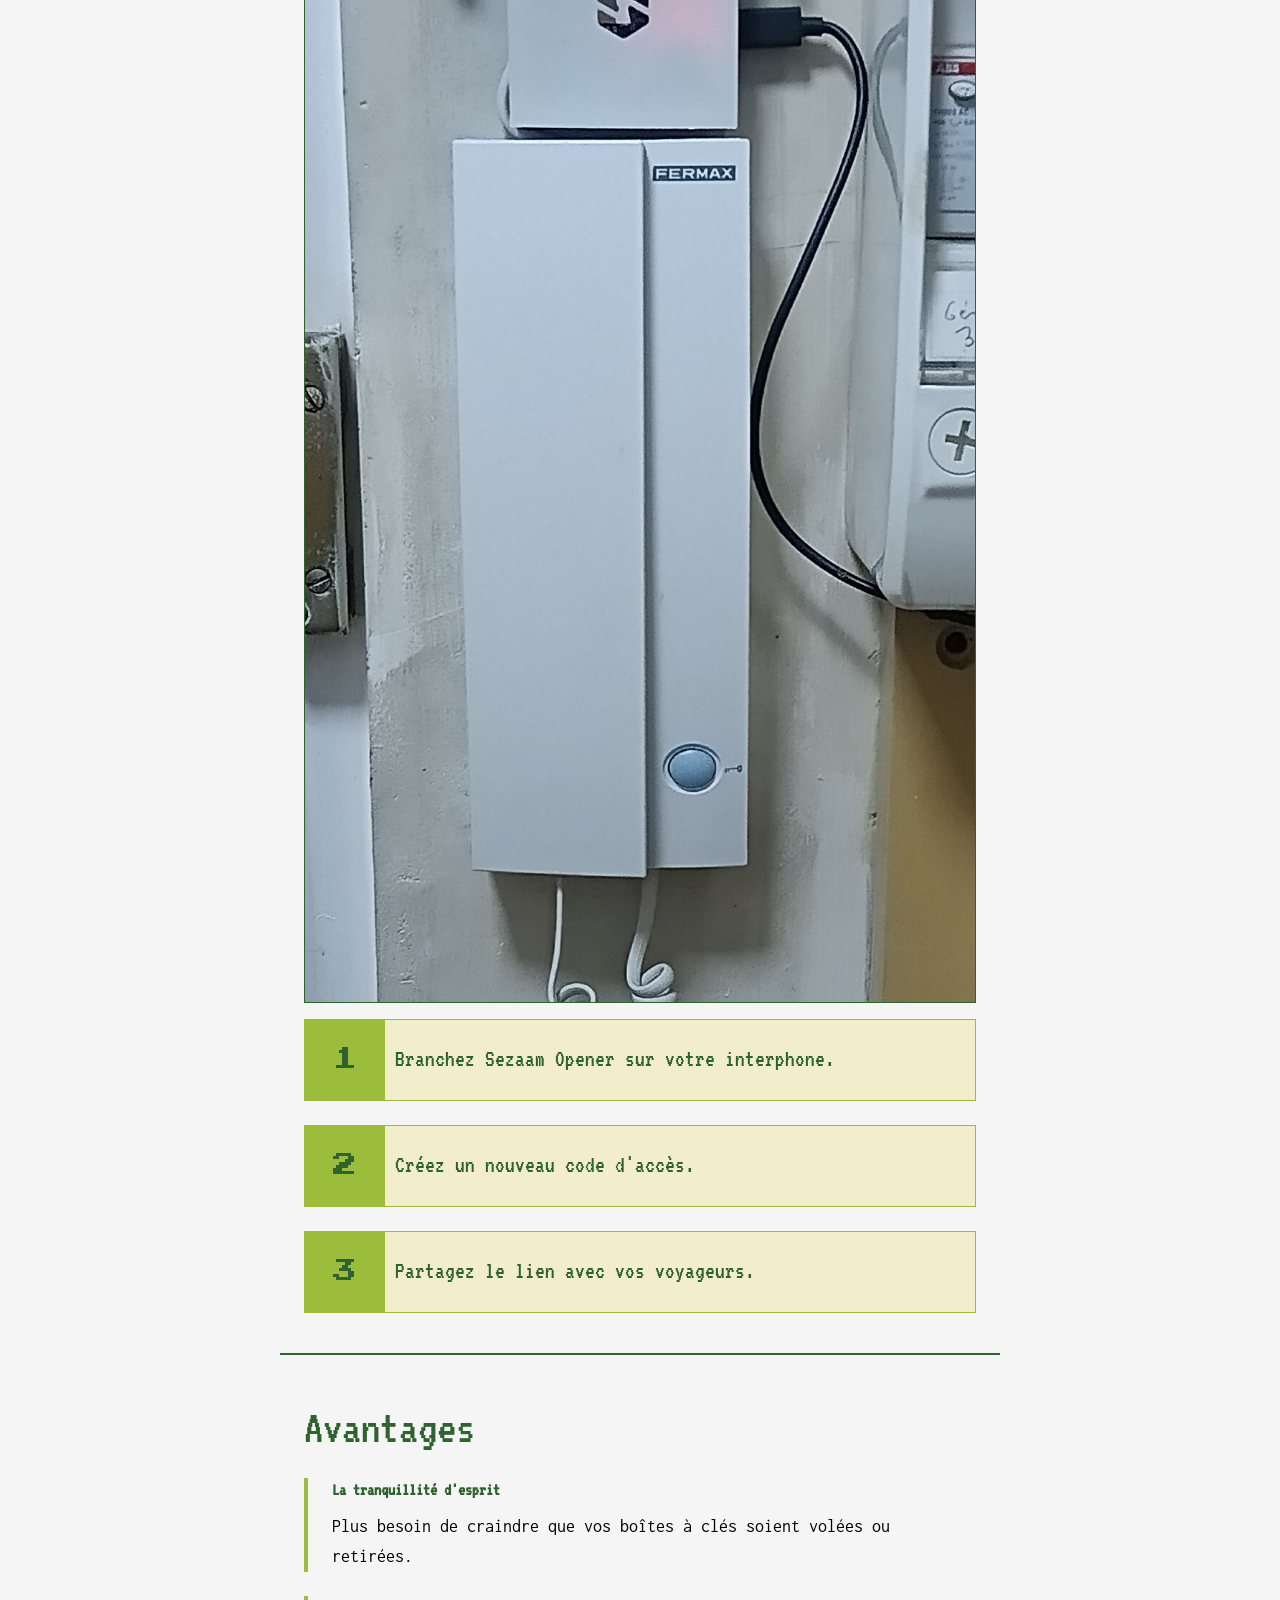
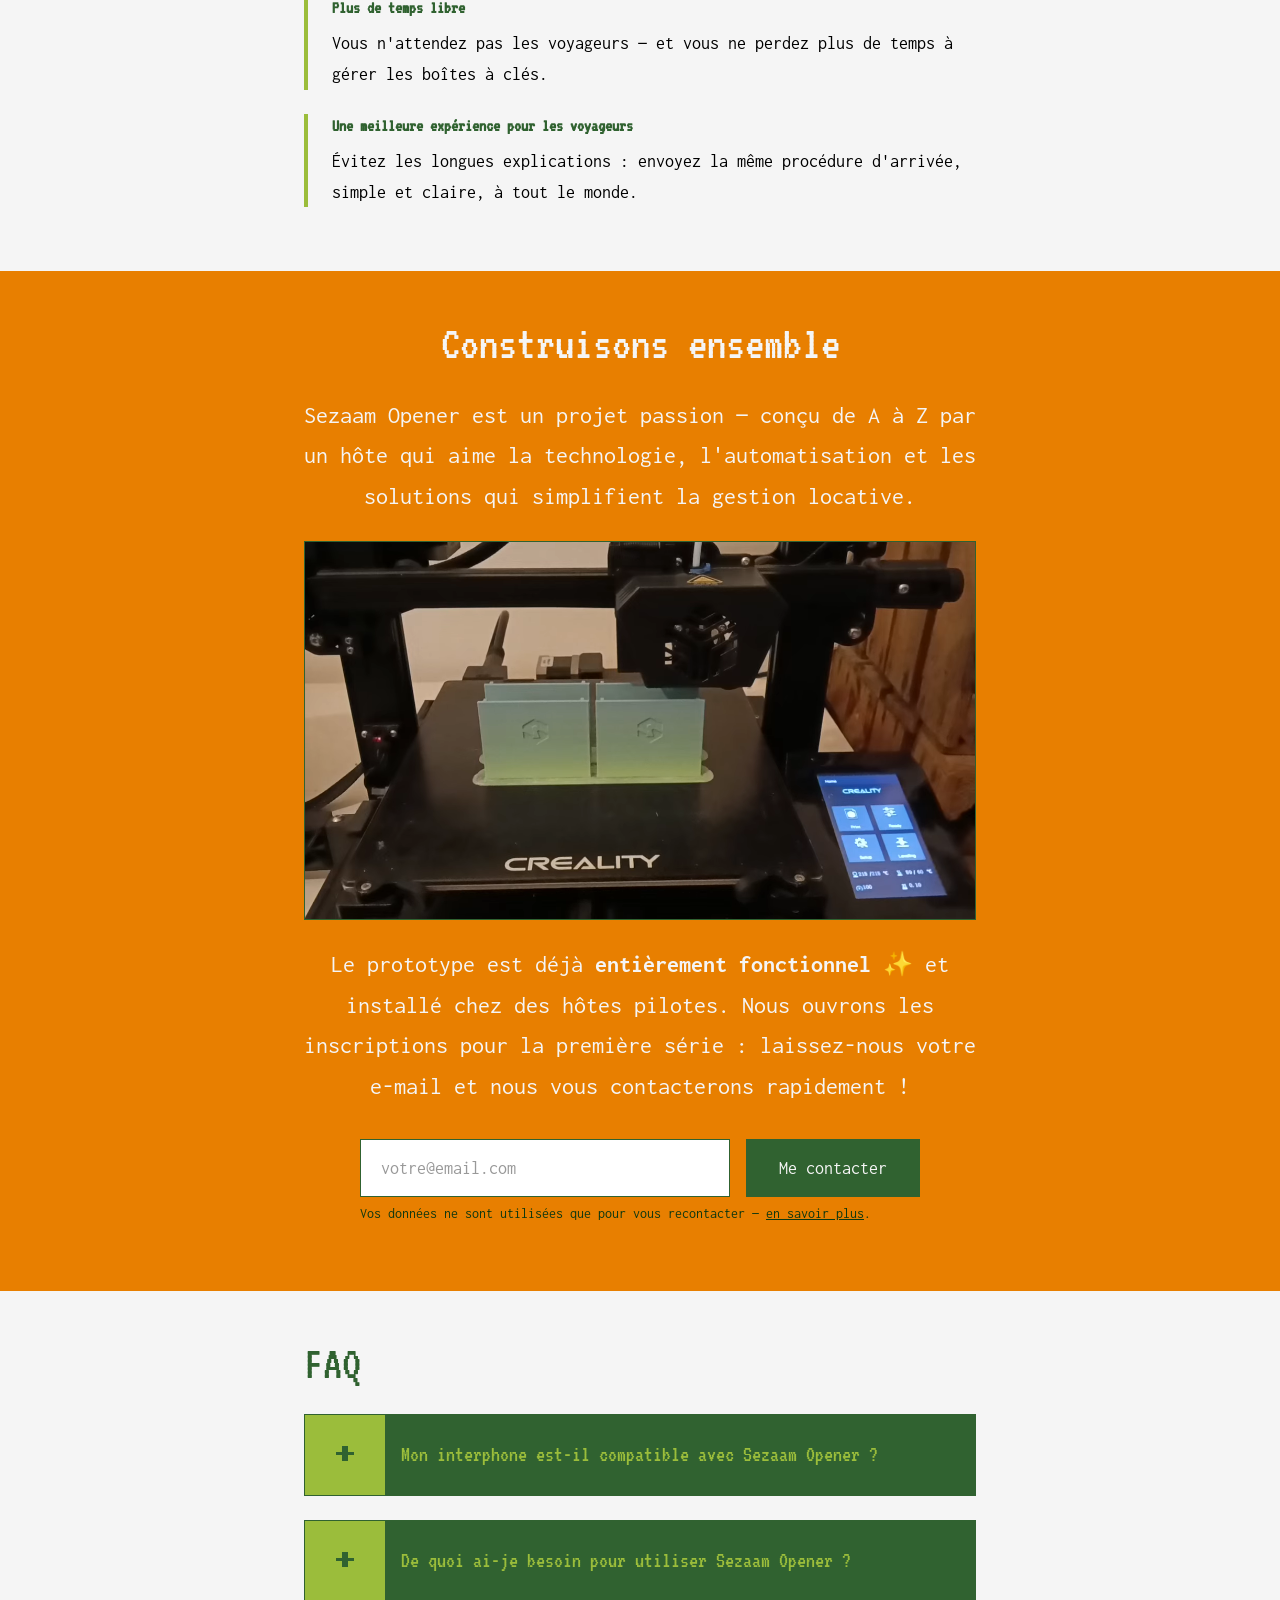
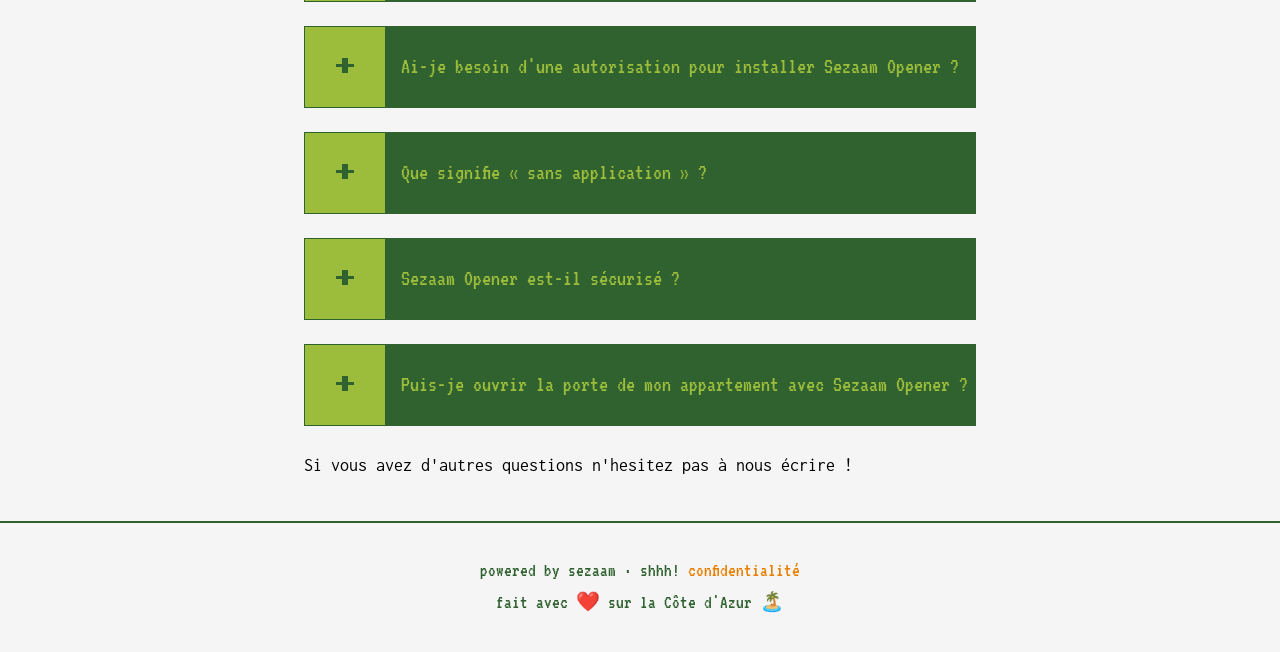
==== commit d16ba1b6: "add automation feature, changed wording, FAQ, etc." ====
--- a/index.html
+++ b/index.html
@@ -62,7 +62,7 @@
       <p class="solution-text">Fini les boîtes à clés ! Faites ouvrir la porte de votre immeuble avec un téléphone — sans
         application.</p>
 
-      <a class="btn-hero" href="#waitlist-form">Ah ouais !</a>
+      <a class="btn-hero" href="#waitlist-form">J'en suis !</a>
     </div>
   </section>
 
@@ -107,6 +107,99 @@
     </div>
   </section>
 
+  <!-- Features -->
+  <section>
+    <h2>Fonctionnalités</h2>
+    <div class="features-grid">
+      <div class="feature-item">
+        <div class="feature-header">
+          <span class="feature-icon" aria-hidden="true">
+            <svg xmlns="http://www.w3.org/2000/svg" viewBox="0 0 24 24" fill="none" stroke="currentColor"
+              stroke-width="2" stroke-linecap="round" stroke-linejoin="round">
+              <path stroke="none" d="M0 0h24v24H0z" fill="none" />
+              <path
+                d="M4 11a2 2 0 0 1 2 2v1h12v-1a2 2 0 1 1 4 0v5a1 1 0 0 1 -1 1h-18a1 1 0 0 1 -1 -1v-5a2 2 0 0 1 2 -2" />
+              <path d="M4 11v-3a3 3 0 0 1 3 -3h10a3 3 0 0 1 3 3v3" />
+              <path d="M12 5v9" />
+            </svg>
+          </span>
+          <h3>Contrôle d'accès à distance</h3>
+        </div>
+        <div class="feature-desc">
+          <p>Accordez ou révoquez l'accès à tout moment, où que vous soyez.</p>
+        </div>
+      </div>
+      <div class="feature-item">
+        <div class="feature-header">
+          <span class="feature-icon" aria-hidden="true">
+            <svg xmlns="http://www.w3.org/2000/svg" viewBox="0 0 24 24" fill="none" stroke="currentColor"
+              stroke-width="2" stroke-linecap="round" stroke-linejoin="round">
+              <path stroke="none" d="M0 0h24v24H0z" fill="none" />
+              <path
+                d="M16 18a2 2 0 0 1 2 2a2 2 0 0 1 2 -2a2 2 0 0 1 -2 -2a2 2 0 0 1 -2 2m0 -12a2 2 0 0 1 2 2a2 2 0 0 1 2 -2a2 2 0 0 1 -2 -2a2 2 0 0 1 -2 2m-7 12a6 6 0 0 1 6 -6a6 6 0 0 1 -6 -6a6 6 0 0 1 -6 6a6 6 0 0 1 6 6" />
+            </svg>
+          </span>
+          <h3>Une expérience sans application</h3>
+        </div>
+        <div class="feature-desc">
+          <p>Pas besoin de compliquer la vie de vos voyageurs : aucune application à installer ni aucun compte à créer.
+          </p>
+        </div>
+      </div>
+      <div class="feature-item">
+        <div class="feature-header">
+          <span class="feature-icon" aria-hidden="true">
+            <svg xmlns="http://www.w3.org/2000/svg" viewBox="0 0 24 24" fill="none" stroke="currentColor"
+              stroke-width="2" stroke-linecap="round" stroke-linejoin="round">
+              <path stroke="none" d="M0 0h24v24H0z" fill="none" />
+              <path d="M10 12a2 2 0 1 0 4 0a2 2 0 0 0 -4 0" />
+              <path d="M21 12c-2.4 4 -5.4 6 -9 6c-3.6 0 -6.6 -2 -9 -6c2.4 -4 5.4 -6 9 -6c3.6 0 6.6 2 9 6" />
+            </svg>
+          </span>
+          <h3>Une visibilité complète</h3>
+        </div>
+        <div class="feature-desc">
+          <p>Voyez qui a ouvert la porte et quand, recevez une notification à chaque ouverture, vérifiez l'état de l'appareil, et bien plus encore.</p>
+        </div>
+      </div>
+      <div class="feature-item">
+        <div class="feature-header">
+          <span class="feature-icon" aria-hidden="true">
+            <svg xmlns="http://www.w3.org/2000/svg" viewBox="0 0 24 24" fill="none" stroke="currentColor"
+              stroke-width="2" stroke-linecap="round" stroke-linejoin="round">
+              <path stroke="none" d="M0 0h24v24H0z" fill="none" />
+              <path
+                d="M4 7h3a1 1 0 0 0 1 -1v-1a2 2 0 0 1 4 0v1a1 1 0 0 0 1 1h3a1 1 0 0 1 1 1v3a1 1 0 0 0 1 1h1a2 2 0 0 1 0 4h-1a1 1 0 0 0 -1 1v3a1 1 0 0 1 -1 1h-3a1 1 0 0 1 -1 -1v-1a2 2 0 0 0 -4 0v1a1 1 0 0 1 -1 1h-3a1 1 0 0 1 -1 -1v-3a1 1 0 0 1 1 -1h1a2 2 0 0 0 0 -4h-1a1 1 0 0 1 -1 -1v-3a1 1 0 0 1 1 -1" />
+            </svg>
+          </span>
+          <h3>Une compatibilité universelle</h3>
+        </div>
+        <div class="feature-desc">
+          <p>Fonctionne avec tous les interphones (certaines installations peuvent demander un peu plus de
+            travail — consultez la FAQ).</p>
+        </div>
+      </div>
+      <div class="feature-item">
+        <div class="feature-header">
+          <span class="feature-icon" aria-hidden="true">
+            <svg xmlns="http://www.w3.org/2000/svg" viewBox="0 0 24 24" fill="none" stroke="currentColor"
+              stroke-width="2" stroke-linecap="round" stroke-linejoin="round">
+              <path stroke="none" d="M0 0h24v24H0z" fill="none" />
+              <path d="M8 2v4" />
+              <path d="M16 2v4" />
+              <rect x="3" y="4" width="18" height="18" rx="2" />
+              <path d="M3 10h18" />
+            </svg>
+          </span>
+          <h3>Automatisation</h3>
+        </div>
+        <div class="feature-desc">
+          <p>Connectez votre calendrier Airbnb : les accès se créent tout seuls à chaque réservation. Bientôt Booking et d'autres plateformes.</p>
+        </div>
+      </div>
+    </div>
+  </section>
+
   <!-- How it works -->
   <section>
     <h2>Comment ça marche</h2>
@@ -118,87 +211,12 @@
         <p class="step-text">Branchez Sezaam Opener sur votre interphone.</p>
       </li>
       <li>
-        <p class="step-text">Créez un nouveau code d'accès depuis votre tableau de bord.</p>
-      </li>
-      <li>
-        <p class="step-text">Partagez le lien de l'appareil avec vos voyageurs.</p>
+        <p class="step-text">Créez un nouveau code d'accès.</p>
+      </li>
+      <li>
+        <p class="step-text">Partagez le lien avec vos voyageurs.</p>
       </li>
     </ol>
-  </section>
-
-  <!-- Features -->
-  <section>
-    <h2>Fonctionnalités</h2>
-    <div class="features-grid">
-      <div class="feature-item">
-        <div class="feature-header">
-          <span class="feature-icon" aria-hidden="true">
-            <svg xmlns="http://www.w3.org/2000/svg" viewBox="0 0 24 24" fill="none" stroke="currentColor"
-              stroke-width="2" stroke-linecap="round" stroke-linejoin="round">
-              <path stroke="none" d="M0 0h24v24H0z" fill="none" />
-              <path
-                d="M4 11a2 2 0 0 1 2 2v1h12v-1a2 2 0 1 1 4 0v5a1 1 0 0 1 -1 1h-18a1 1 0 0 1 -1 -1v-5a2 2 0 0 1 2 -2" />
-              <path d="M4 11v-3a3 3 0 0 1 3 -3h10a3 3 0 0 1 3 3v3" />
-              <path d="M12 5v9" />
-            </svg>
-          </span>
-          <h3>Contrôle d'accès à distance</h3>
-        </div>
-        <div class="feature-desc">
-          <p>Accordez ou révoquez l'accès à tout moment, où que vous soyez.</p>
-        </div>
-      </div>
-      <div class="feature-item">
-        <div class="feature-header">
-          <span class="feature-icon" aria-hidden="true">
-            <svg xmlns="http://www.w3.org/2000/svg" viewBox="0 0 24 24" fill="none" stroke="currentColor"
-              stroke-width="2" stroke-linecap="round" stroke-linejoin="round">
-              <path stroke="none" d="M0 0h24v24H0z" fill="none" />
-              <path
-                d="M16 18a2 2 0 0 1 2 2a2 2 0 0 1 2 -2a2 2 0 0 1 -2 -2a2 2 0 0 1 -2 2m0 -12a2 2 0 0 1 2 2a2 2 0 0 1 2 -2a2 2 0 0 1 -2 -2a2 2 0 0 1 -2 2m-7 12a6 6 0 0 1 6 -6a6 6 0 0 1 -6 -6a6 6 0 0 1 -6 6a6 6 0 0 1 6 6" />
-            </svg>
-          </span>
-          <h3>Une expérience sans application</h3>
-        </div>
-        <div class="feature-desc">
-          <p>Pas besoin de compliquer la vie de vos voyageurs : aucune application à installer ni aucun compte à créer.
-          </p>
-        </div>
-      </div>
-      <div class="feature-item">
-        <div class="feature-header">
-          <span class="feature-icon" aria-hidden="true">
-            <svg xmlns="http://www.w3.org/2000/svg" viewBox="0 0 24 24" fill="none" stroke="currentColor"
-              stroke-width="2" stroke-linecap="round" stroke-linejoin="round">
-              <path stroke="none" d="M0 0h24v24H0z" fill="none" />
-              <path d="M10 12a2 2 0 1 0 4 0a2 2 0 0 0 -4 0" />
-              <path d="M21 12c-2.4 4 -5.4 6 -9 6c-3.6 0 -6.6 -2 -9 -6c2.4 -4 5.4 -6 9 -6c3.6 0 6.6 2 9 6" />
-            </svg>
-          </span>
-          <h3>Une visibilité complète</h3>
-        </div>
-        <div class="feature-desc">
-          <p>Voyez qui a ouvert la porte et quand, vérifiez l'état de l'appareil, et bien plus encore.</p>
-        </div>
-      </div>
-      <div class="feature-item">
-        <div class="feature-header">
-          <span class="feature-icon" aria-hidden="true">
-            <svg xmlns="http://www.w3.org/2000/svg" viewBox="0 0 24 24" fill="none" stroke="currentColor"
-              stroke-width="2" stroke-linecap="round" stroke-linejoin="round">
-              <path stroke="none" d="M0 0h24v24H0z" fill="none" />
-              <path
-                d="M4 7h3a1 1 0 0 0 1 -1v-1a2 2 0 0 1 4 0v1a1 1 0 0 0 1 1h3a1 1 0 0 1 1 1v3a1 1 0 0 0 1 1h1a2 2 0 0 1 0 4h-1a1 1 0 0 0 -1 1v3a1 1 0 0 1 -1 1h-3a1 1 0 0 1 -1 -1v-1a2 2 0 0 0 -4 0v1a1 1 0 0 1 -1 1h-3a1 1 0 0 1 -1 -1v-3a1 1 0 0 1 1 -1h1a2 2 0 0 0 0 -4h-1a1 1 0 0 1 -1 -1v-3a1 1 0 0 1 1 -1" />
-            </svg>
-          </span>
-          <h3>Une compatibilité universelle</h3>
-        </div>
-        <div class="feature-desc">
-          <p>Fonctionne avec presque tous les interphones (certaines installations peuvent demander un peu plus de
-            travail — consultez la FAQ).</p>
-        </div>
-      </div>
-    </div>
   </section>
 
   <!-- Benefits -->
@@ -234,9 +252,8 @@
         <source src="assets/3dprint.mp4" type="video/mp4">
       </video>
 
-      <p>Le prototype actuel n'est pas encore <strong>produit commercial</strong>, mais il est
-        <strong>entièrement fonctionnel</strong> ✨. Si vous souhaitez le tester et contribuer à façonner la version finale, laissez-nous
-        votre e-mail et nous vous contacterons rapidement !</p>
+      <p>Le prototype est déjà <strong>entièrement fonctionnel</strong> ✨ et installé chez des hôtes pilotes.
+        Nous ouvrons les inscriptions pour la première série : laissez-nous votre e-mail et nous vous contacterons rapidement !</p>
 
       <form class="waitlist-form" id="waitlist-form">
         <div class="honeypot">
@@ -265,7 +282,7 @@
 
     <details class="faq-item">
       <summary><span class="faq-question">De quoi ai-je besoin pour utiliser Sezaam Opener ?</span></summary>
-      <p class="faq-answer">D'un interphone compatible, d'un réseau Wi-Fi à proximité de l'interphone, et d'un compte
+      <p class="faq-answer">D'un interphone, d'une prise électrique à proximité, d'un réseau Wi-Fi, et d'un compte
         Sezaam. L'installation prend environ 10 minutes et ne nécessite aucun outil spécialisé.</p>
     </details>
 
@@ -287,13 +304,14 @@
       <p class="faq-answer">Absolument. Contrairement aux digicodes traditionnels, Sezaam inclut une limitation du
         nombre de tentatives (les tentatives incorrectes sont bloquées) et vous permet de renouveler les codes aussi
         souvent que vous le souhaitez.</p>
-      <p class="faq-answer">Toutes les données sont chiffrées en transit et au repos selon les normes du secteur.</p>
+      <p class="faq-answer">Toutes les données sont chiffrées en transit (TLS) et au repos (AES-256).</p>
     </details>
 
     <details class="faq-item">
       <summary><span class="faq-question">Puis-je ouvrir la porte de mon appartement avec Sezaam Opener ?</span>
       </summary>
-      <p class="faq-answer">Non — Sezaam Opener est conçu uniquement pour les portes d’immeubles ou de garages.</p>
+      <p class="faq-answer">Sezaam Opener ouvre la porte de l'immeuble ou du garage. Pour la porte de votre
+        appartement, c'est l'app Sezaam qui s'en charge : elle pilote aussi les serrures Nuki (et bientôt SwitchBot).</p>
     </details>
 
     <p>Si vous avez d'autres questions n'hesitez pas à nous écrire !</p>
--- a/assets/styles.css
+++ b/assets/styles.css
@@ -81,7 +81,7 @@
       gap: 0.75rem;
       max-width: 720px;
       margin: 0 auto;
-      padding-top: 0.3rem;
+      padding: 0.3rem;
     }
 
     .brand-icon {
@@ -115,7 +115,7 @@
       display: block;
       width: auto;
       height: auto;
-      max-width: min(560px, 100%);
+      max-width: min(570px, 100%);
       max-height: 80svh;
       margin: 0 auto;
       border: 1px solid var(--text);
@@ -233,7 +233,8 @@
       content: counter(step);
       flex: 0 0 5rem;
       width: 5rem;
-      height: 5rem;
+      min-height: 5rem;
+      height: 100%;
       background: var(--primary);
       color: var(--text);
       font-family: 'Press Start 2P', monospace;
@@ -707,12 +708,9 @@
         font-size: 2.1rem;
       }
 
-      .brand-icon {
-        height: 1.8rem;
-      }
 
       .site-header .logo {
-        font-size: 1rem;
+        font-size: 1.2rem;
       }
 
       .faq-question {
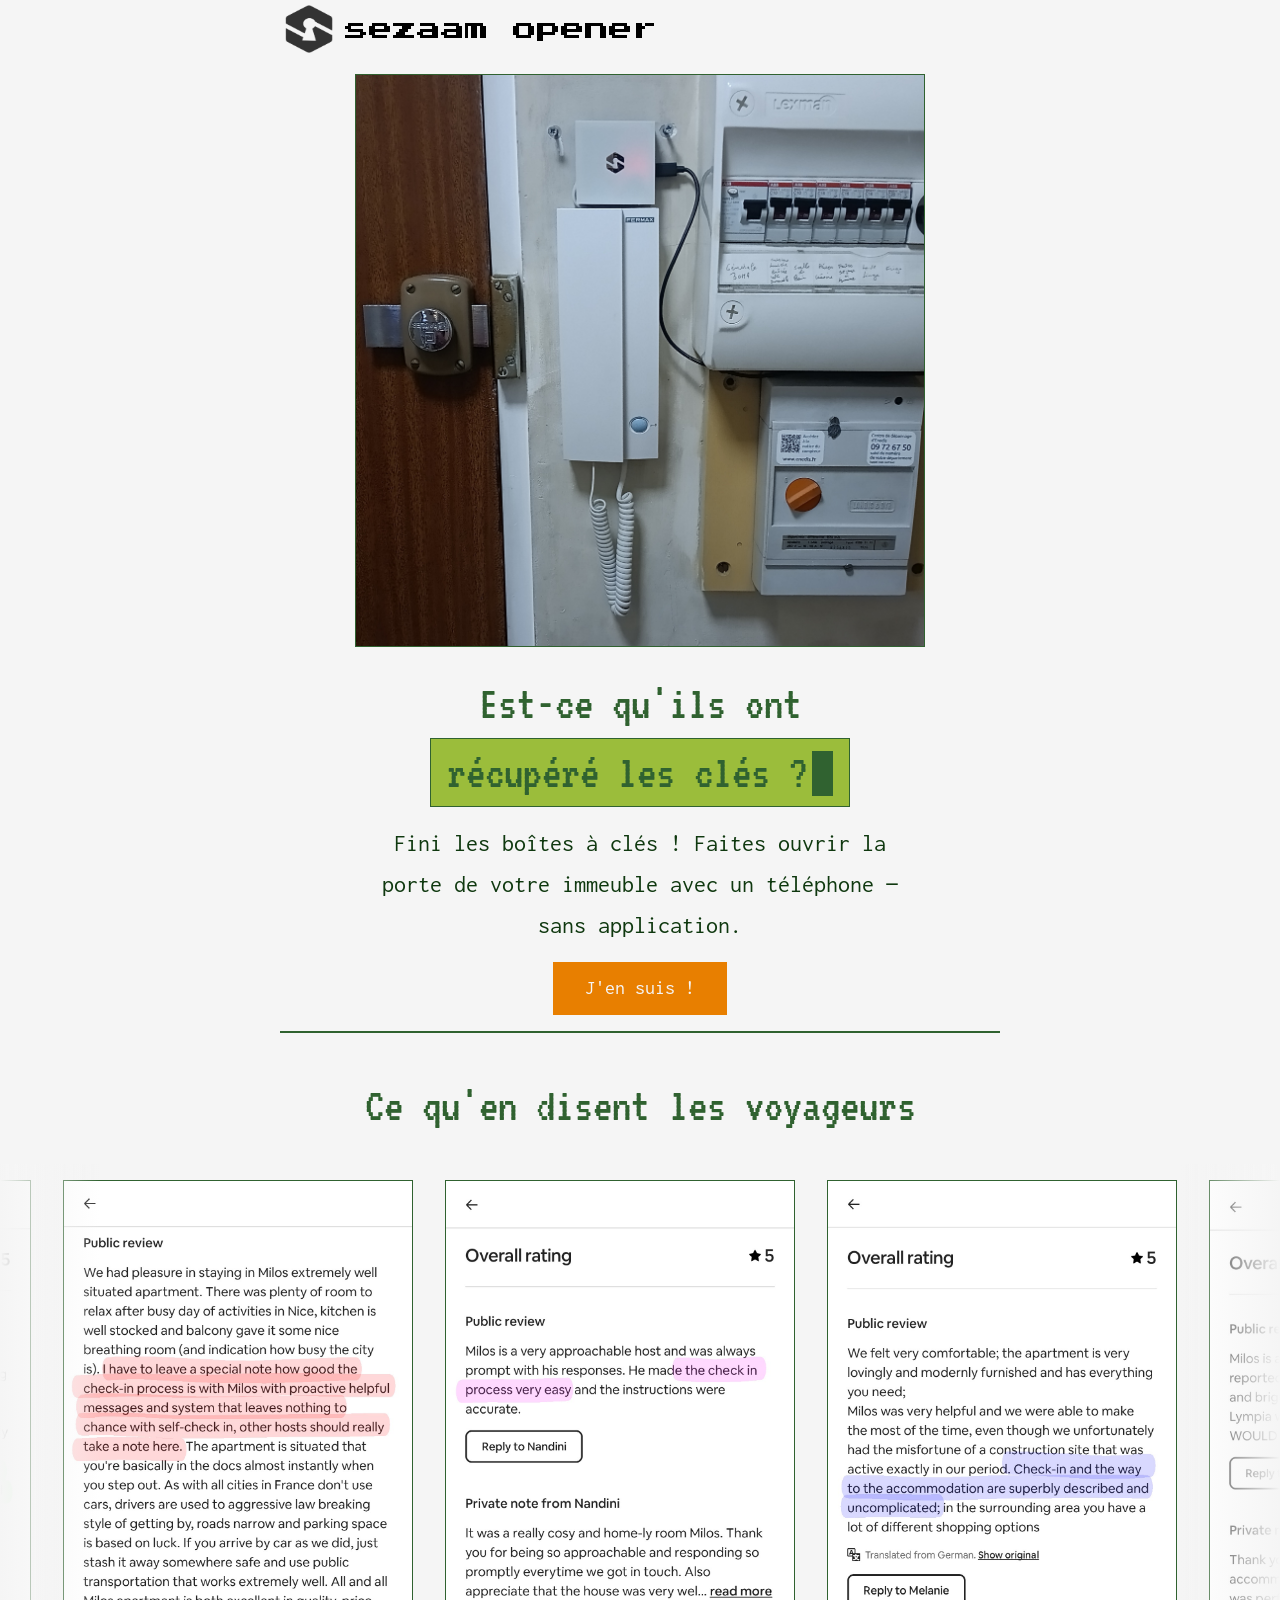
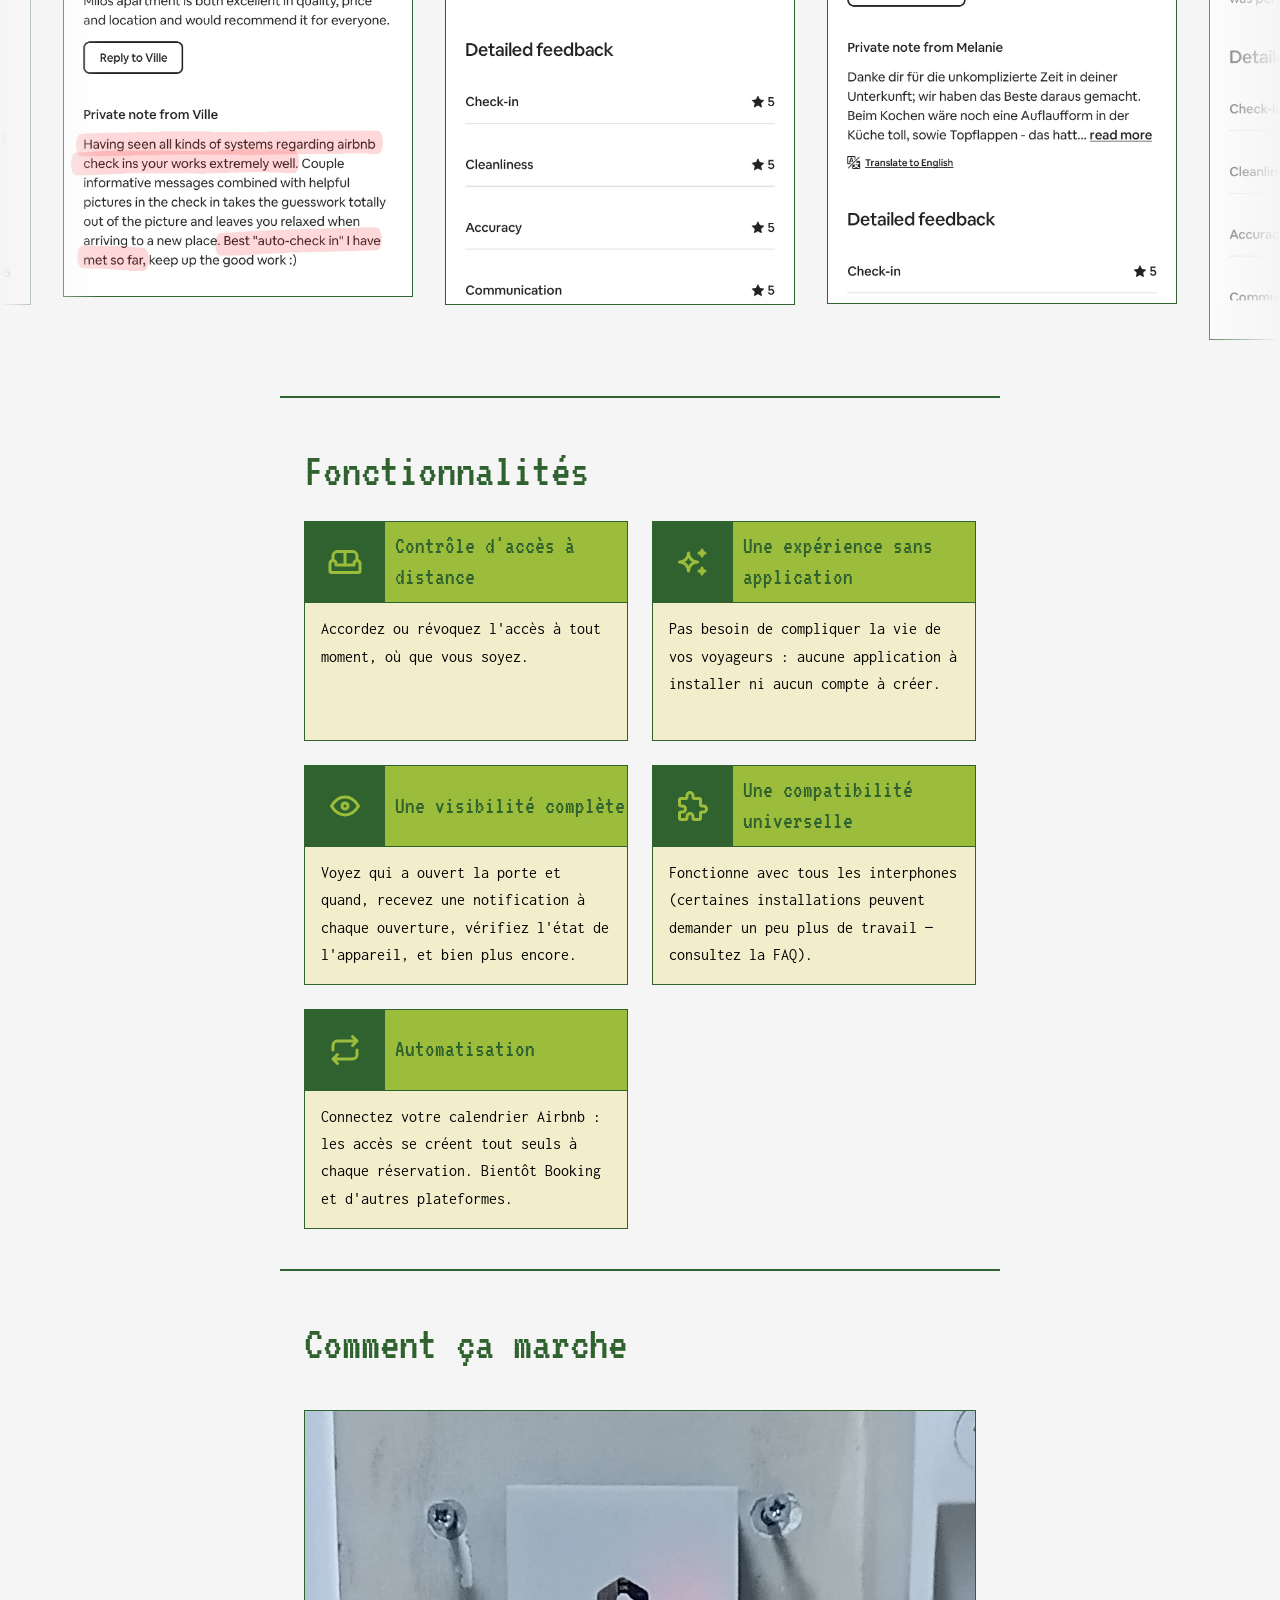
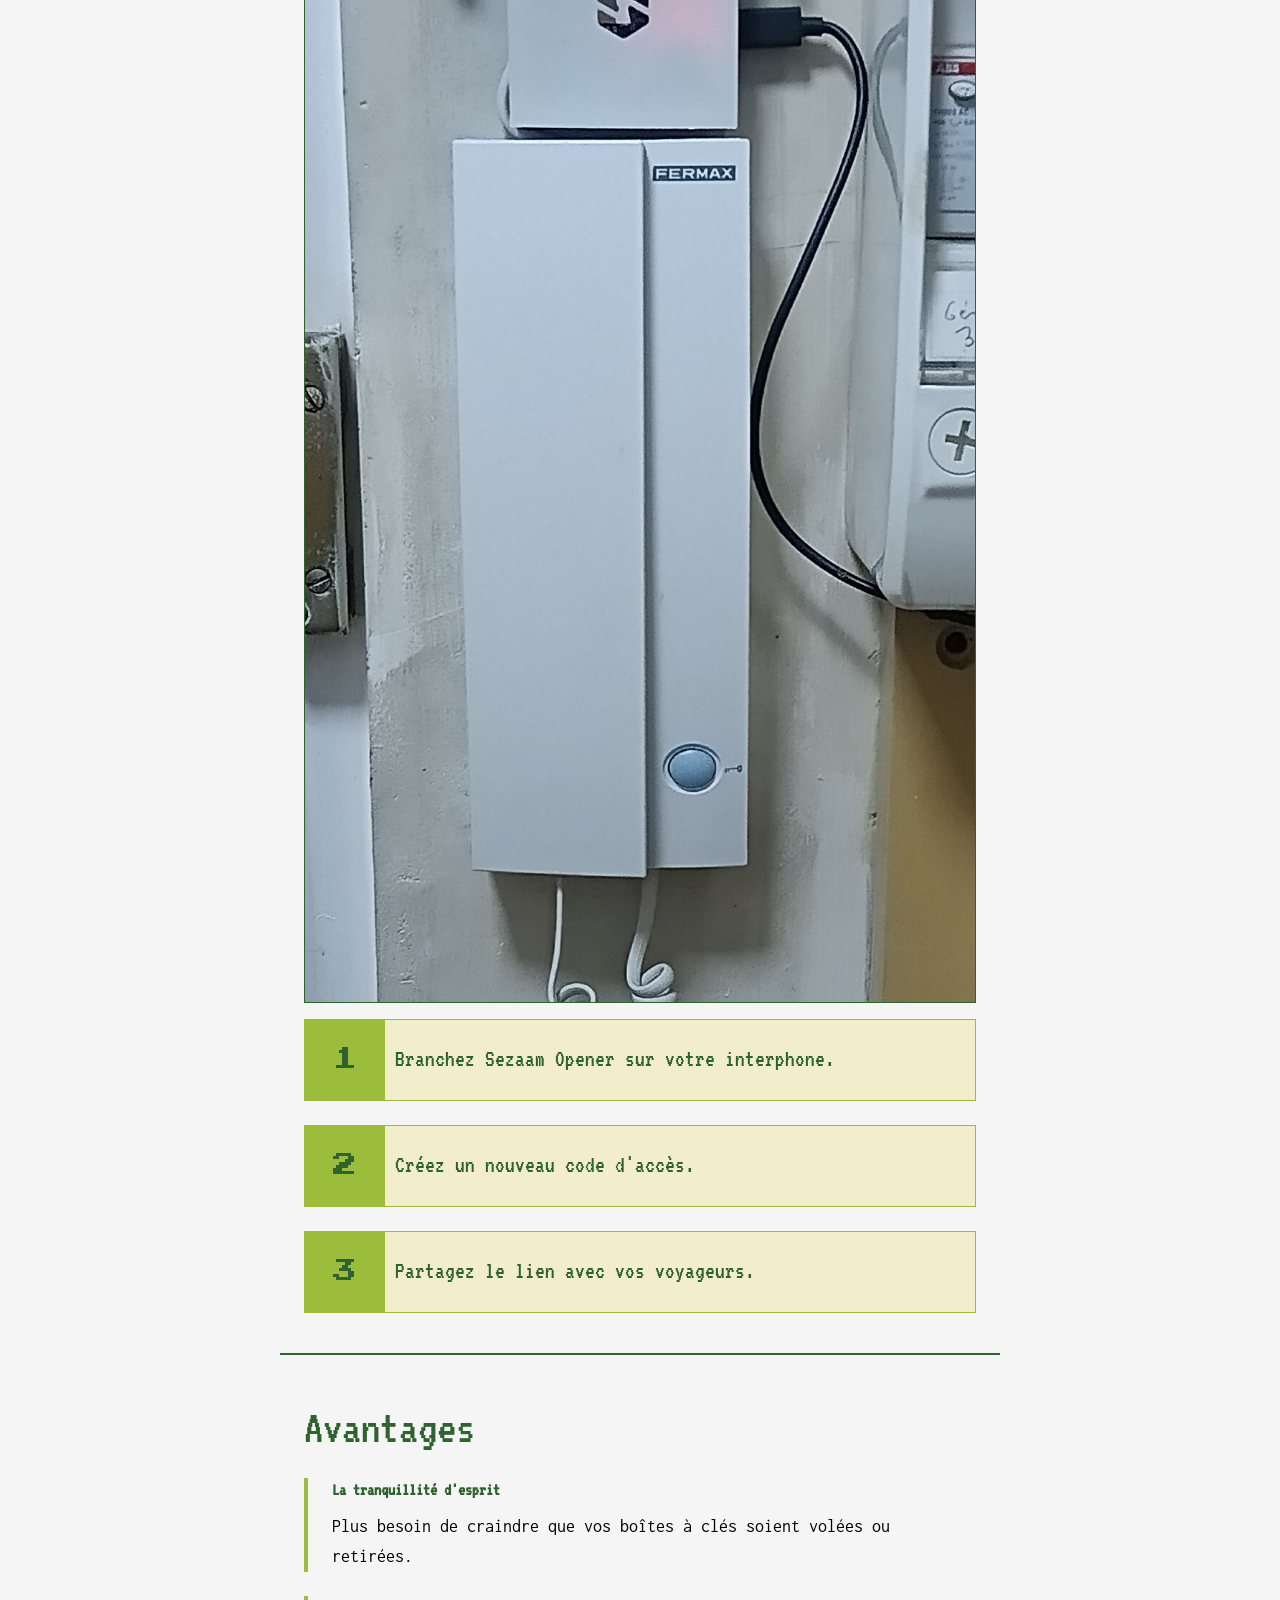
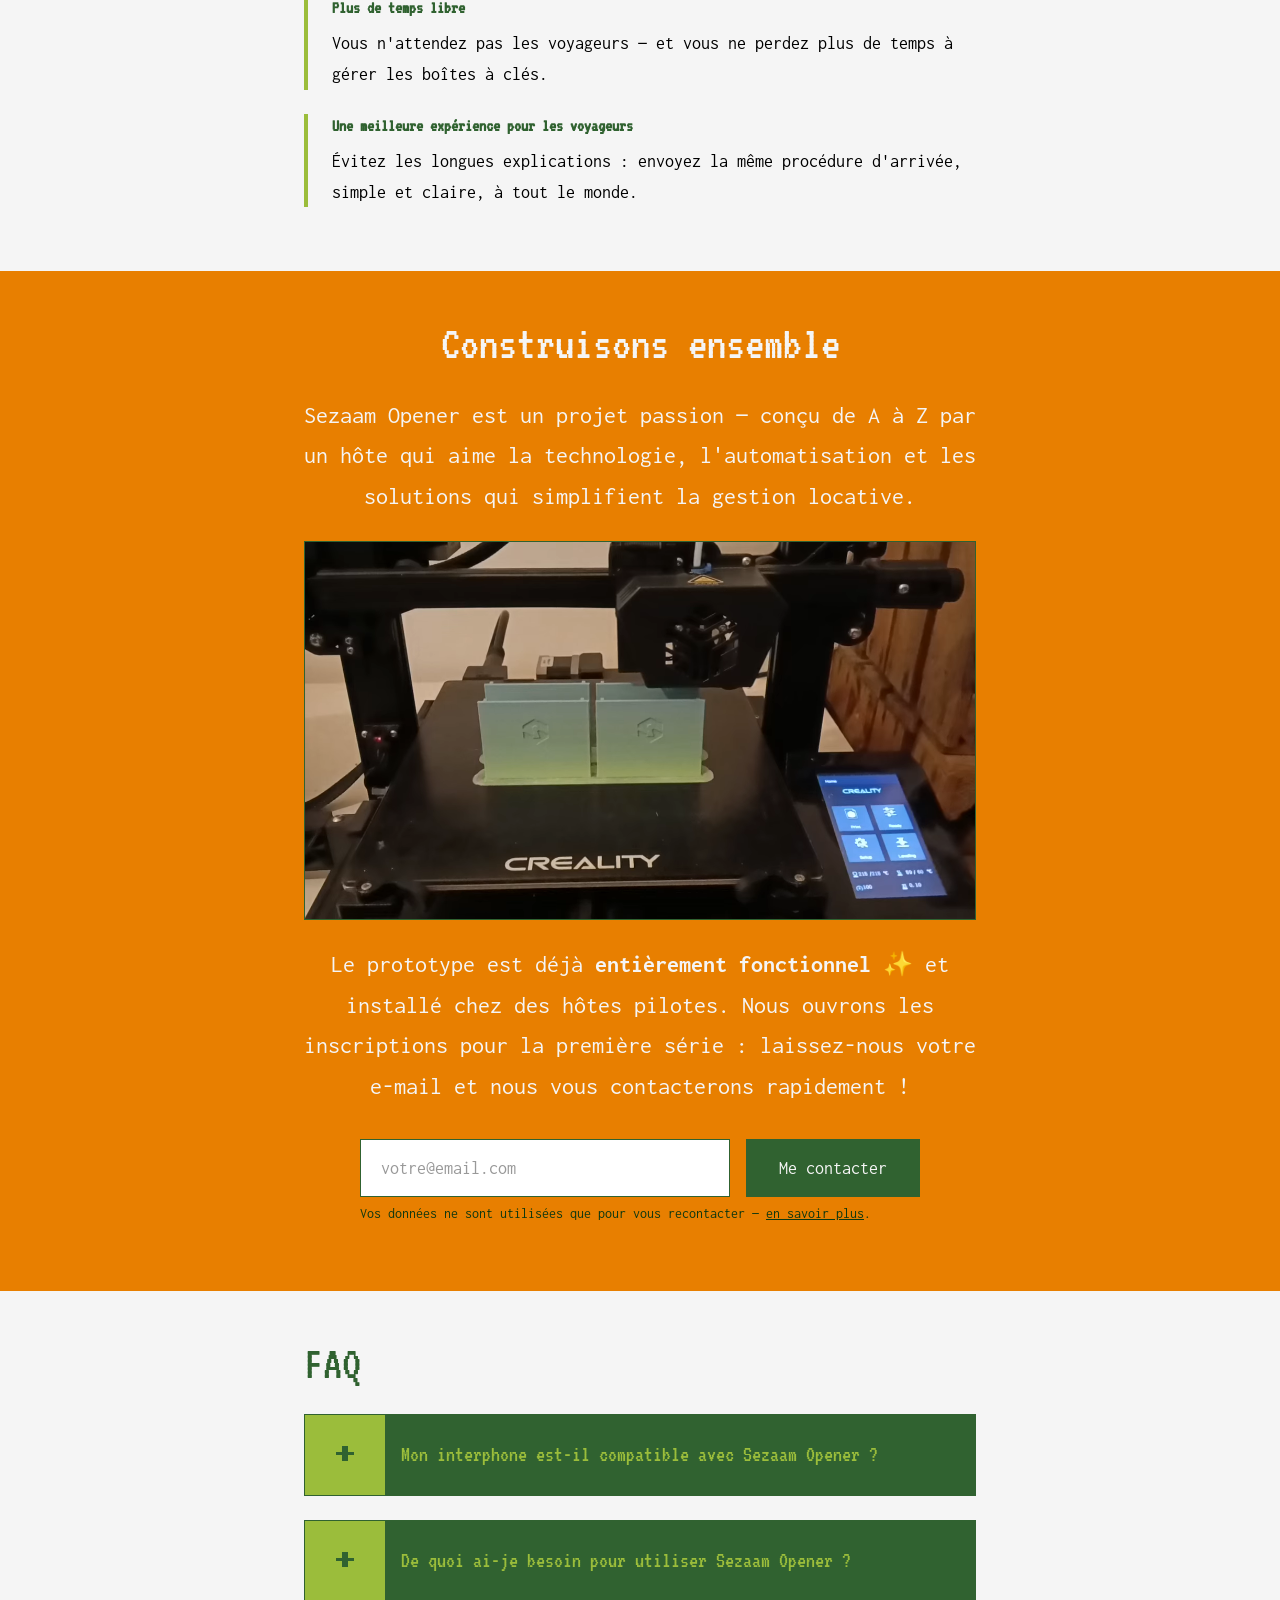
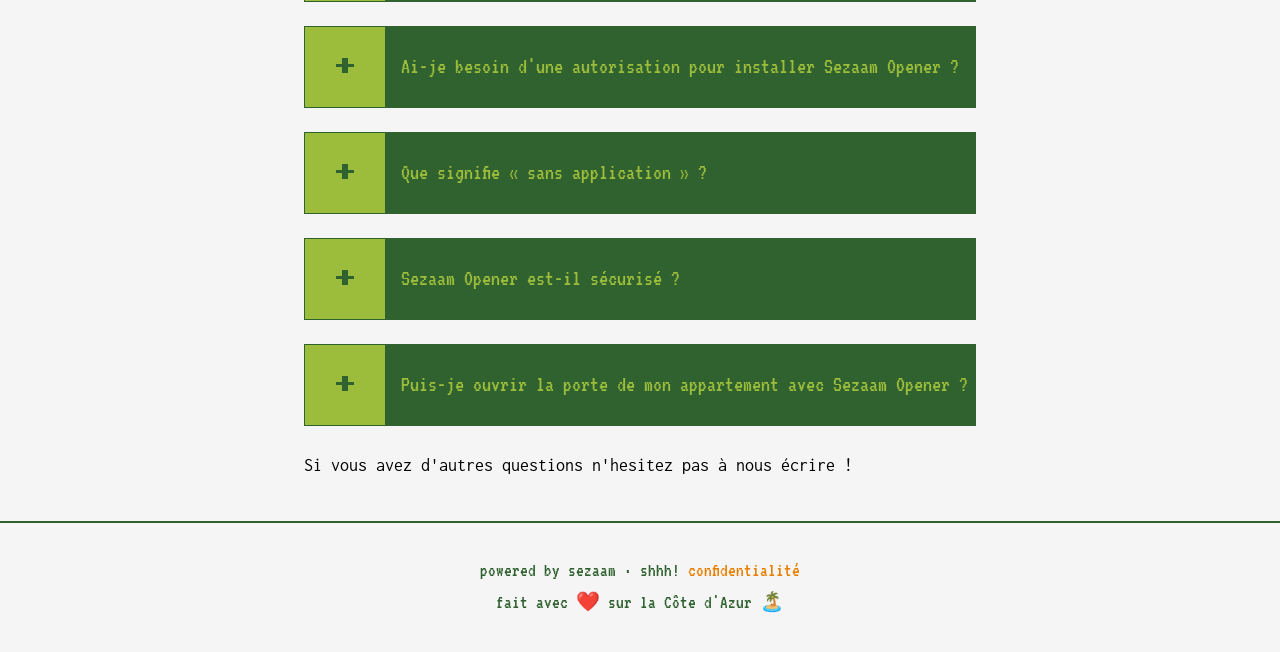
==== commit 8e086458: "change automation icon" ====
--- a/index.html
+++ b/index.html
@@ -185,10 +185,8 @@
             <svg xmlns="http://www.w3.org/2000/svg" viewBox="0 0 24 24" fill="none" stroke="currentColor"
               stroke-width="2" stroke-linecap="round" stroke-linejoin="round">
               <path stroke="none" d="M0 0h24v24H0z" fill="none" />
-              <path d="M8 2v4" />
-              <path d="M16 2v4" />
-              <rect x="3" y="4" width="18" height="18" rx="2" />
-              <path d="M3 10h18" />
+              <path d="M4 12v-3a3 3 0 0 1 3 -3h13m-3 -3l3 3l-3 3" />
+              <path d="M20 12v3a3 3 0 0 1 -3 3h-13m3 3l-3 -3l3 -3" />
             </svg>
           </span>
           <h3>Automatisation</h3>
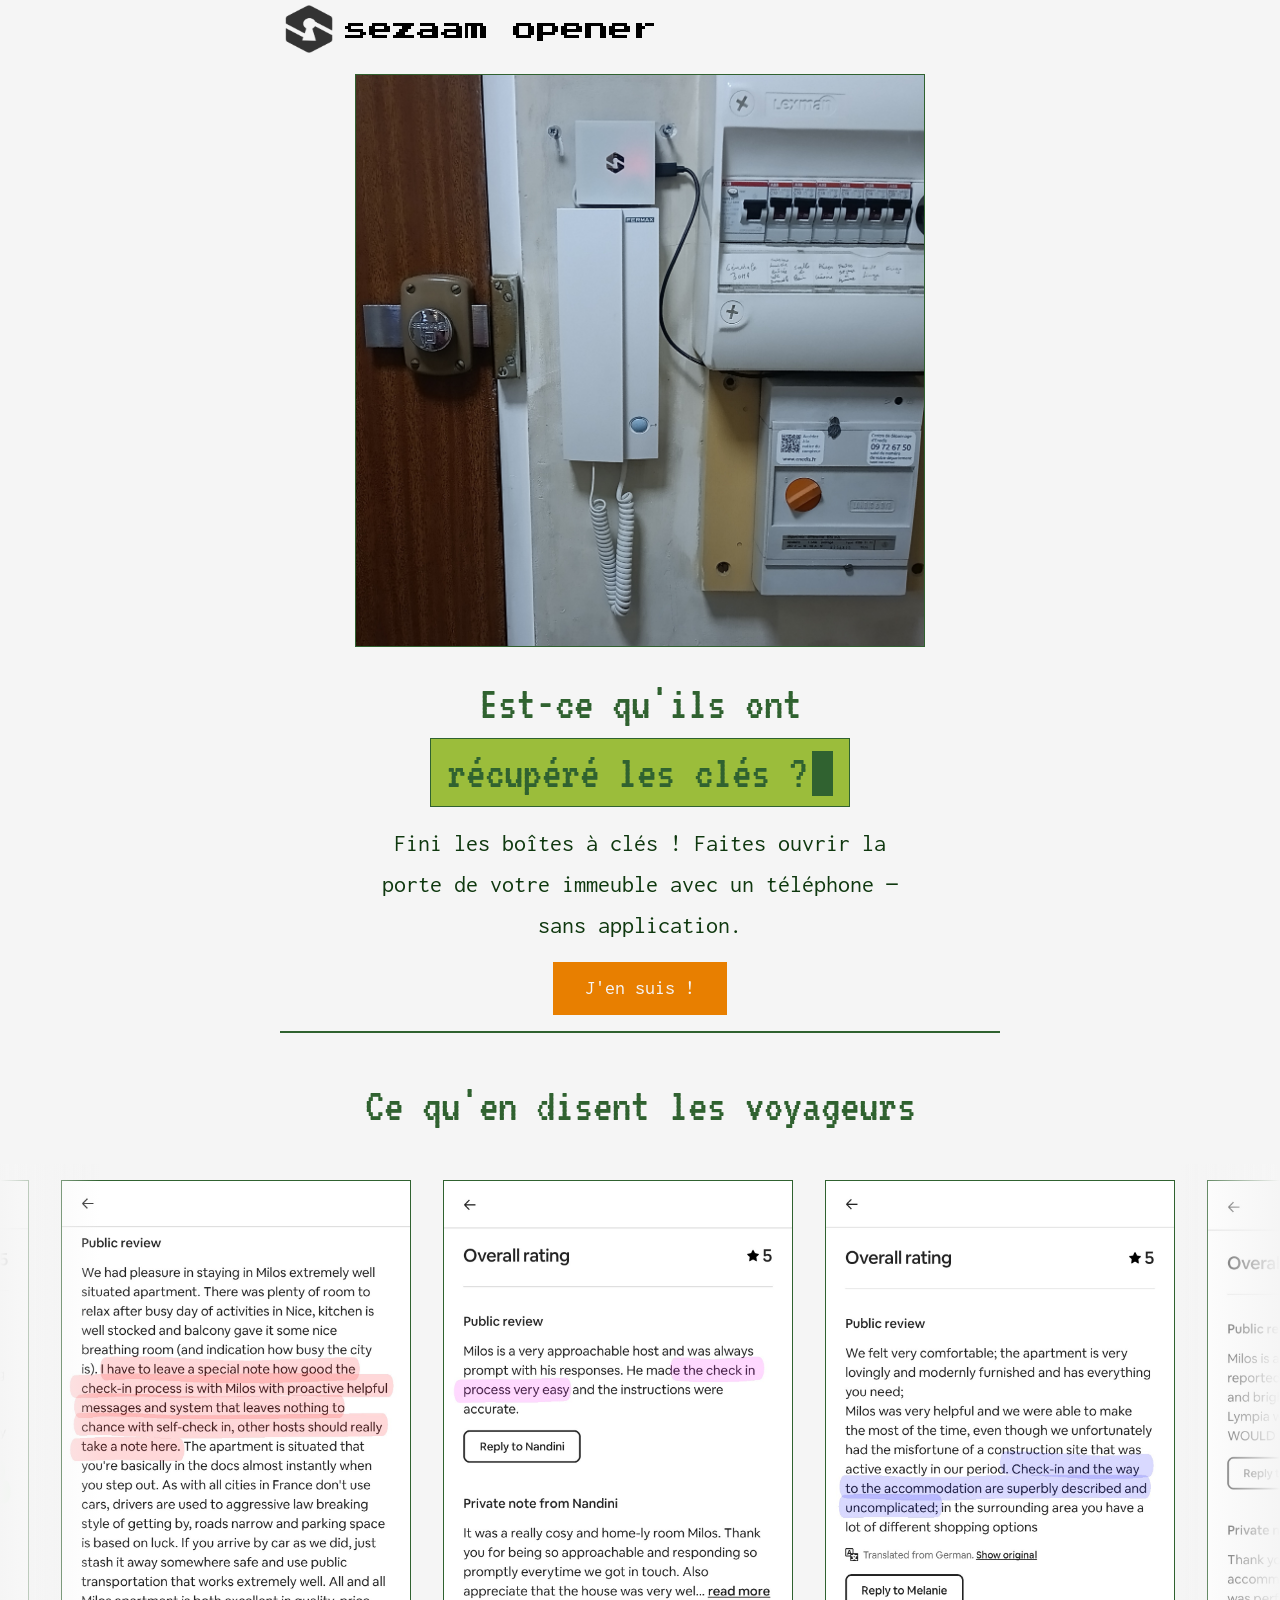
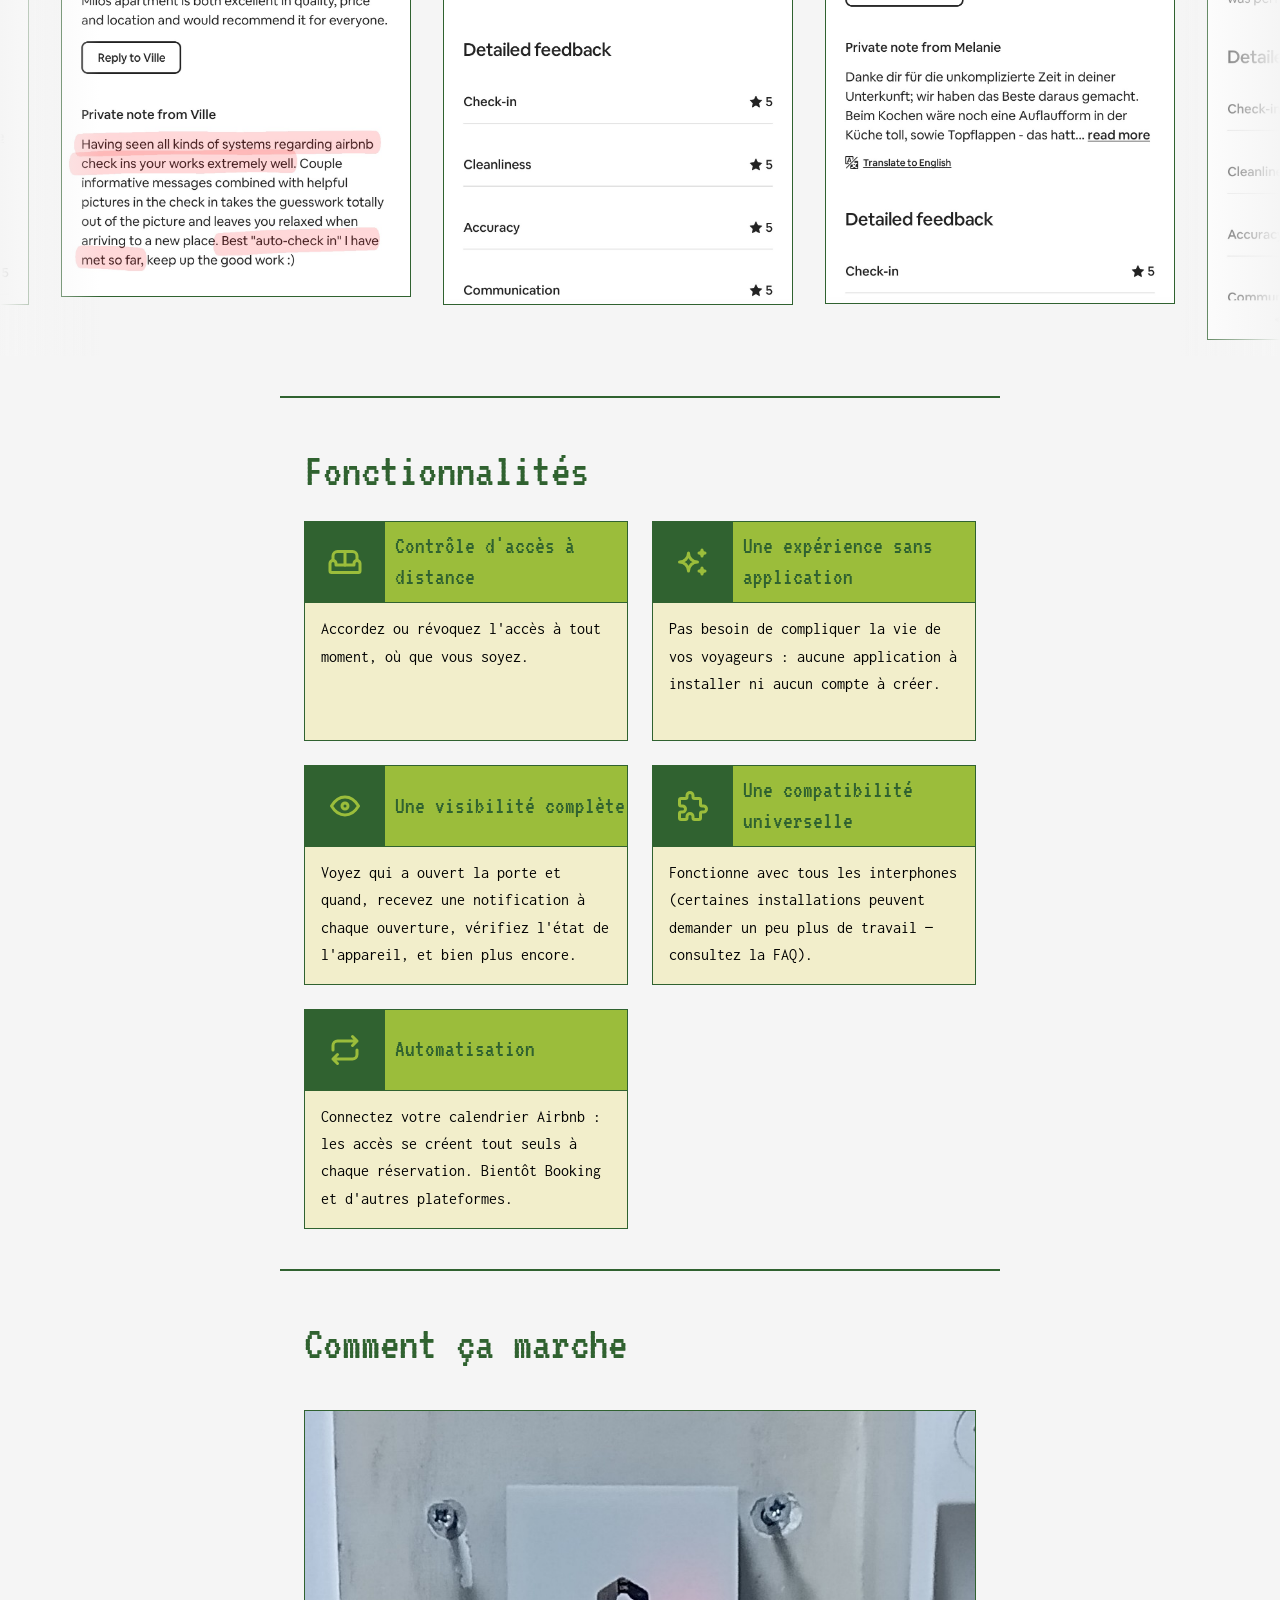
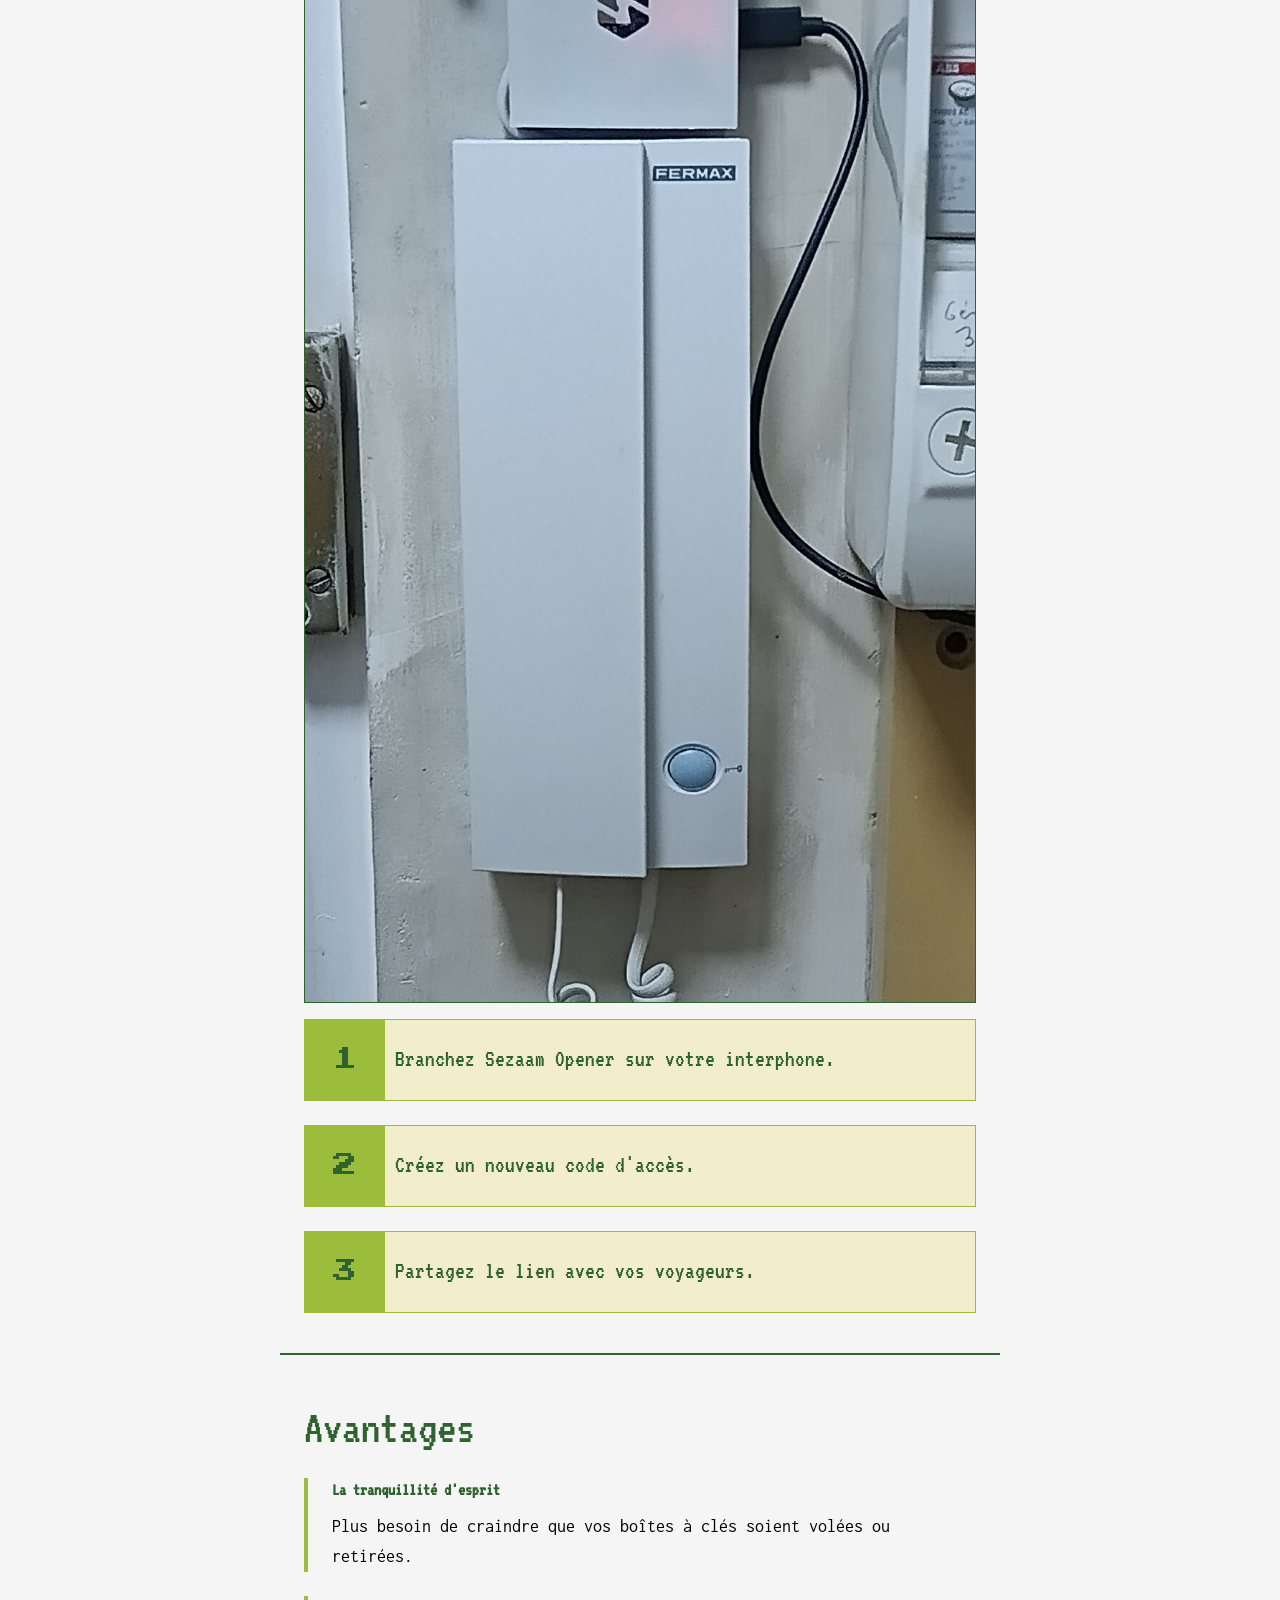
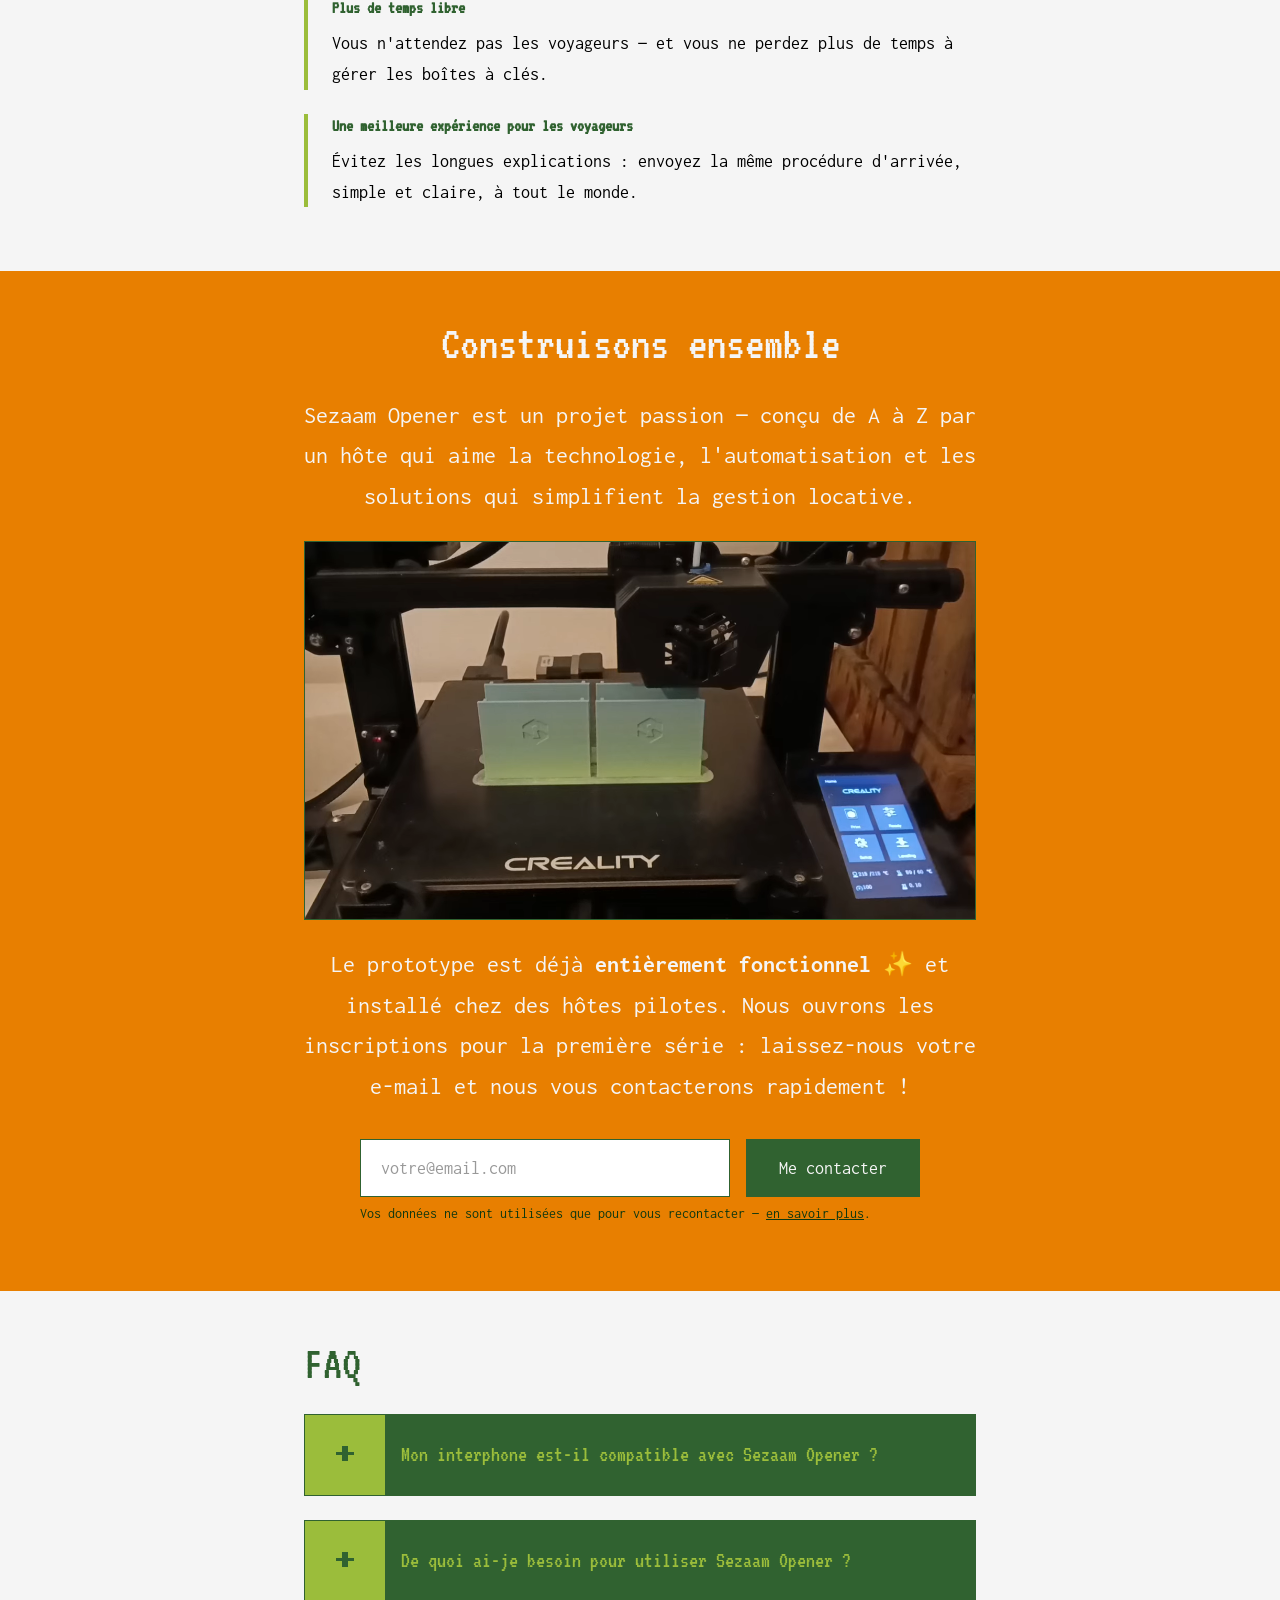
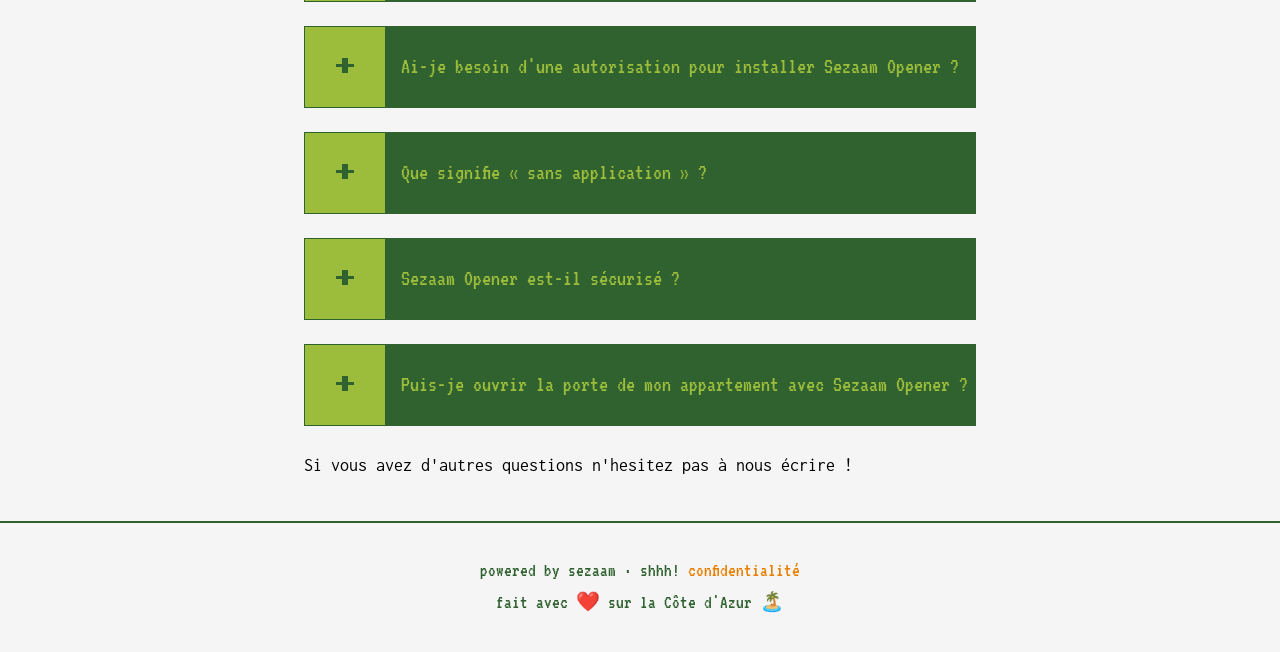
==== commit 1894317d: "fix matomo script tag" ====
--- a/index.html
+++ b/index.html
@@ -324,20 +324,21 @@
 
   <script src="assets/app.js"></script>
 
-  <!-- Analytics — Matomo auto-hébergé, sans cookies (voir confidentialite.html) -->
-  <script>
-    var _paq = window._paq = window._paq || [];
-    _paq.push(['disableCookies']);
-    _paq.push(['trackPageView']);
-    _paq.push(['enableLinkTracking']);
-    (function () {
-      var u = "https://analytics.ha1ku.dev/";
-      _paq.push(['setTrackerUrl', u + 'matomo.php']);
-      _paq.push(['setSiteId', '1']);
-      var d = document, g = d.createElement('script'), s = d.getElementsByTagName('script')[0];
-      g.async = true; g.src = u + 'matomo.js'; s.parentNode.insertBefore(g, s);
-    })();
-  </script>
+<!-- Matomo -->
+<script>
+  var _paq = window._paq = window._paq || [];
+  /* tracker methods like "setCustomDimension" should be called before "trackPageView" */
+  _paq.push(['trackPageView']);
+  _paq.push(['enableLinkTracking']);
+  (function() {
+    var u="//analytics.ha1ku.dev/";
+    _paq.push(['setTrackerUrl', u+'matomo.php']);
+    _paq.push(['setSiteId', '1']);
+    var d=document, g=d.createElement('script'), s=d.getElementsByTagName('script')[0];
+    g.async=true; g.src=u+'matomo.js'; s.parentNode.insertBefore(g,s);
+  })();
+</script>
+<!-- End Matomo Code -->
 
 </body>
 
--- a/assets/styles.css
+++ b/assets/styles.css
@@ -441,7 +441,8 @@
     }
 
     .form-message.success {
-      color: var(--primary);
+      color: whitesmoke;
+      font-weight: 900;
     }
 
     .form-message.error {
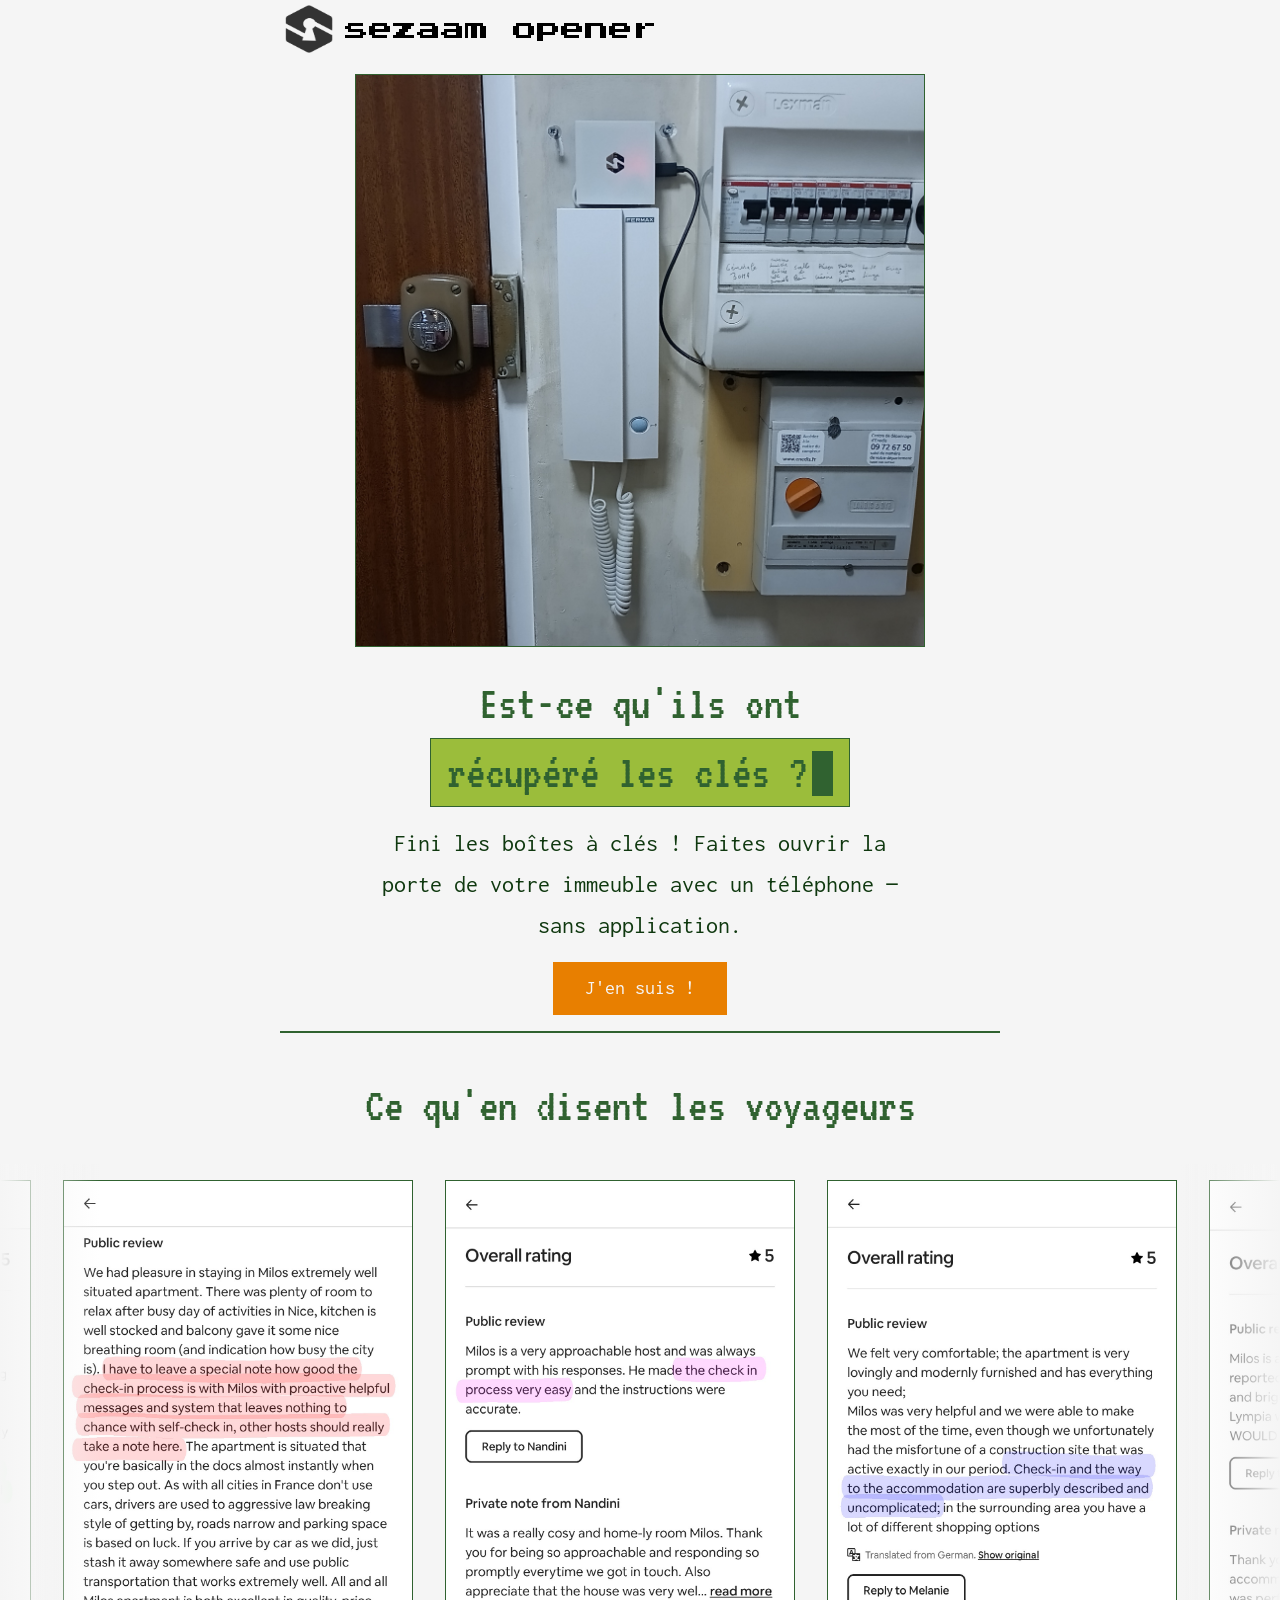
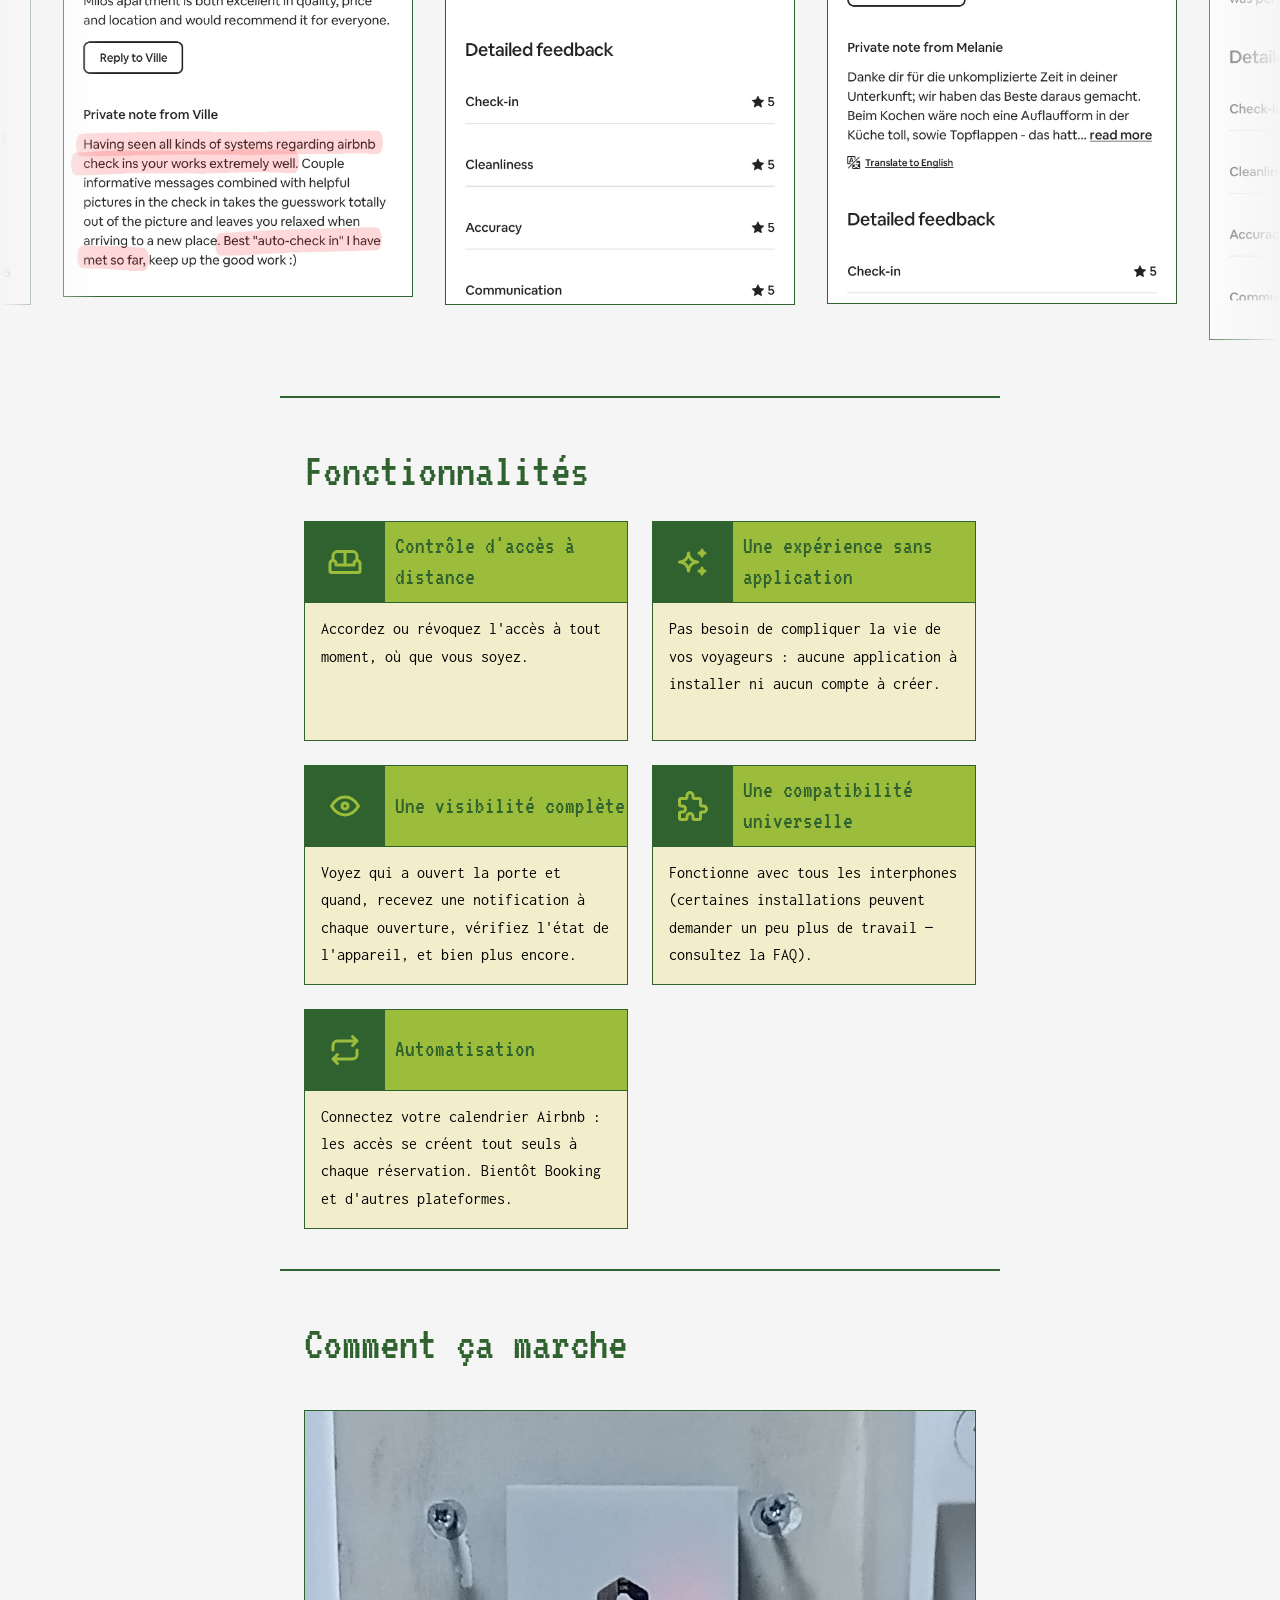
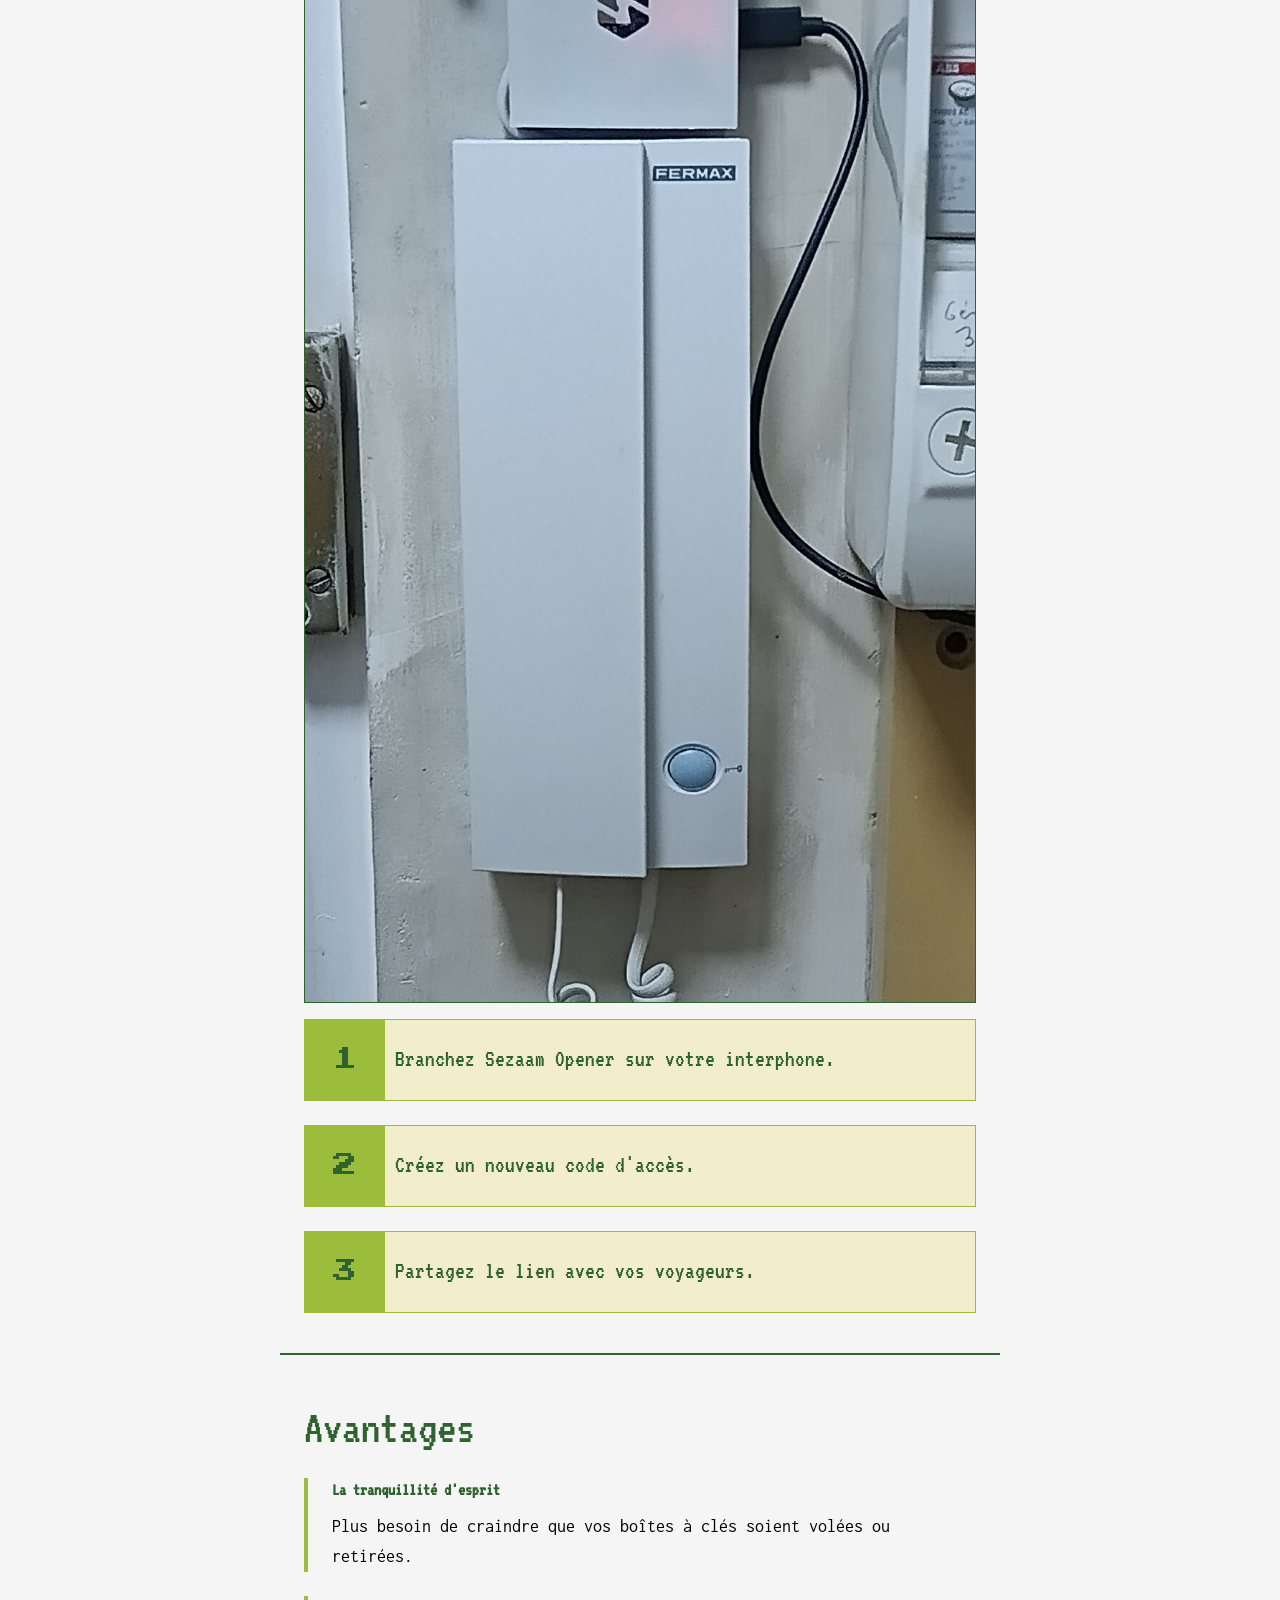
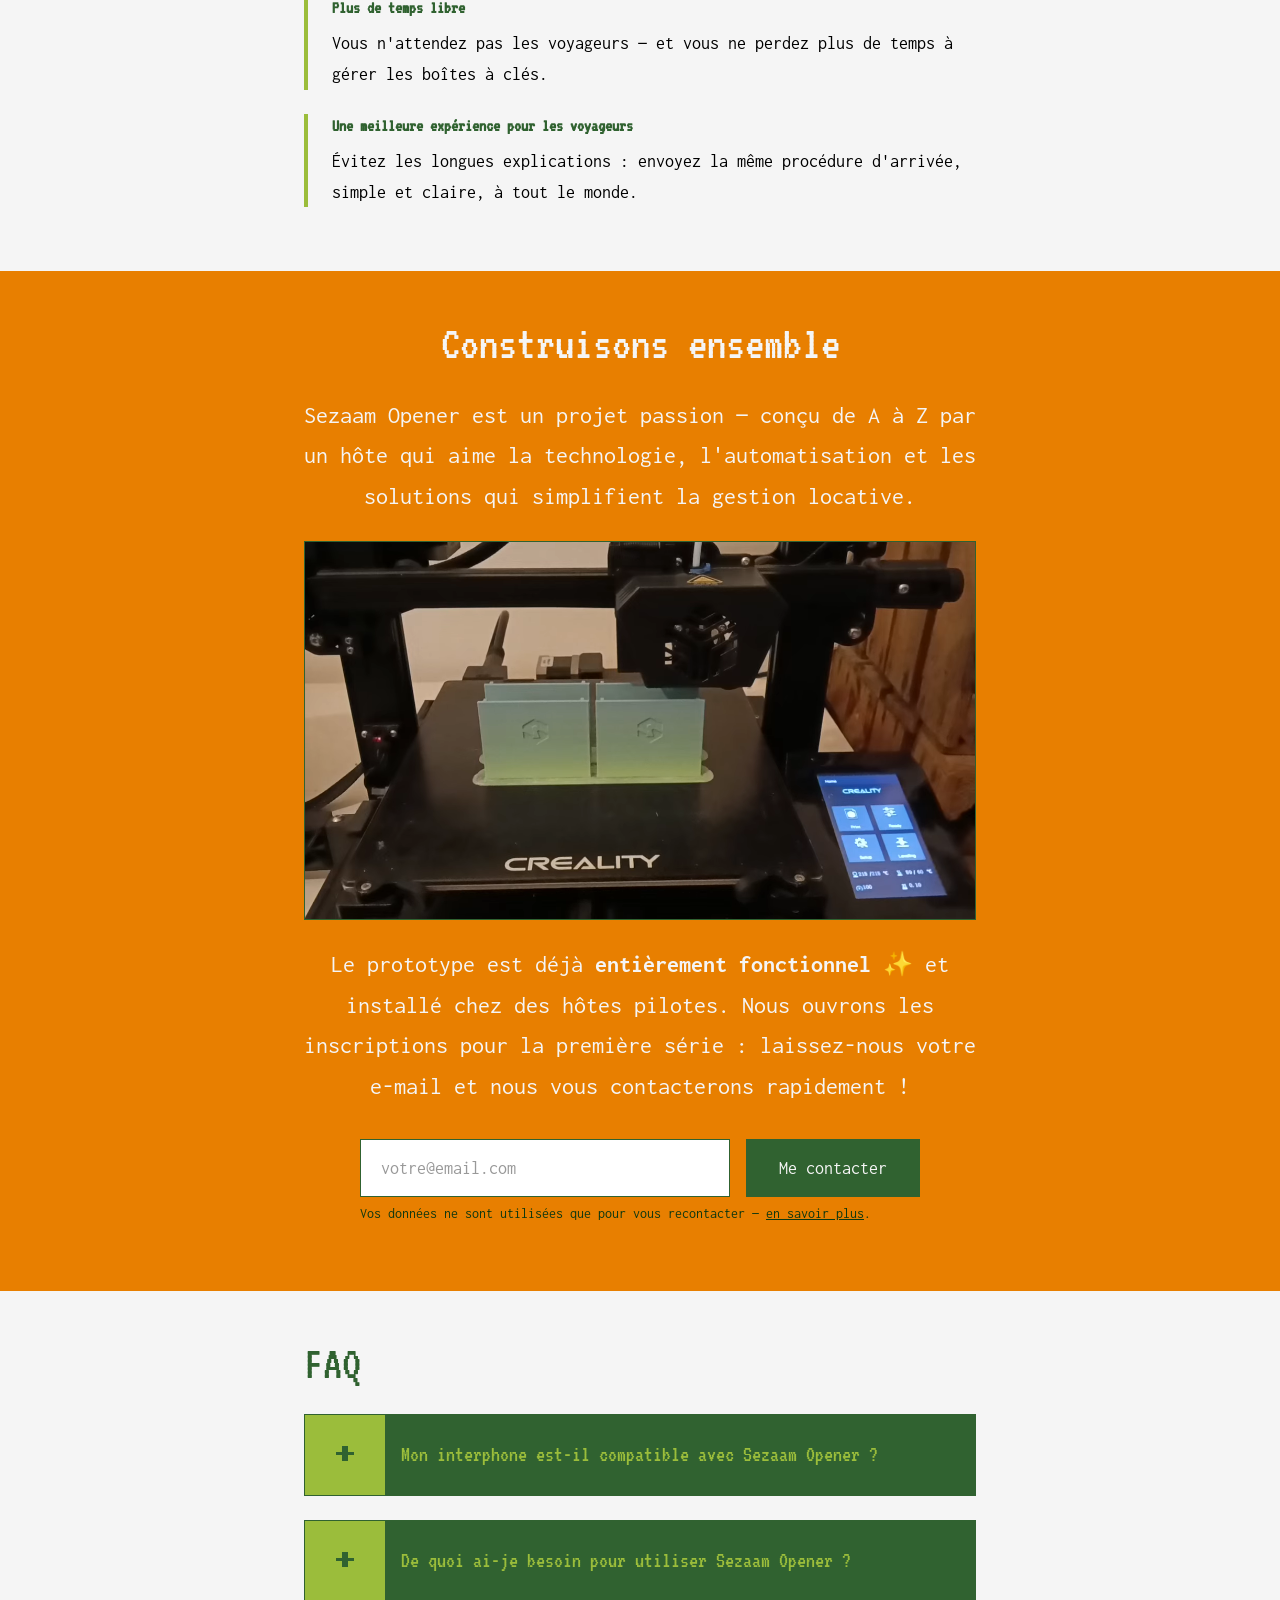
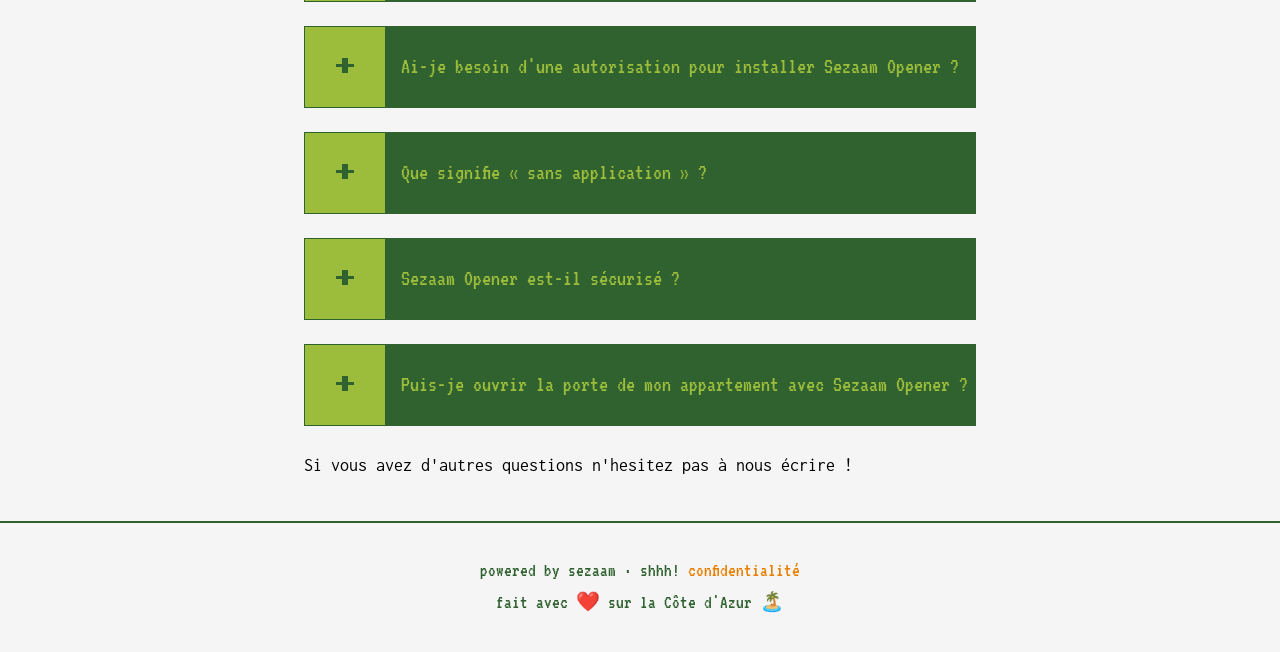
==== commit b6a1158f: "fix matomo tag" ====
--- a/index.html
+++ b/index.html
@@ -324,22 +324,6 @@
 
   <script src="assets/app.js"></script>
 
-<!-- Matomo -->
-<script>
-  var _paq = window._paq = window._paq || [];
-  /* tracker methods like "setCustomDimension" should be called before "trackPageView" */
-  _paq.push(['trackPageView']);
-  _paq.push(['enableLinkTracking']);
-  (function() {
-    var u="//analytics.ha1ku.dev/";
-    _paq.push(['setTrackerUrl', u+'matomo.php']);
-    _paq.push(['setSiteId', '1']);
-    var d=document, g=d.createElement('script'), s=d.getElementsByTagName('script')[0];
-    g.async=true; g.src=u+'matomo.js'; s.parentNode.insertBefore(g,s);
-  })();
-</script>
-<!-- End Matomo Code -->
-
 </body>
 
 </html>
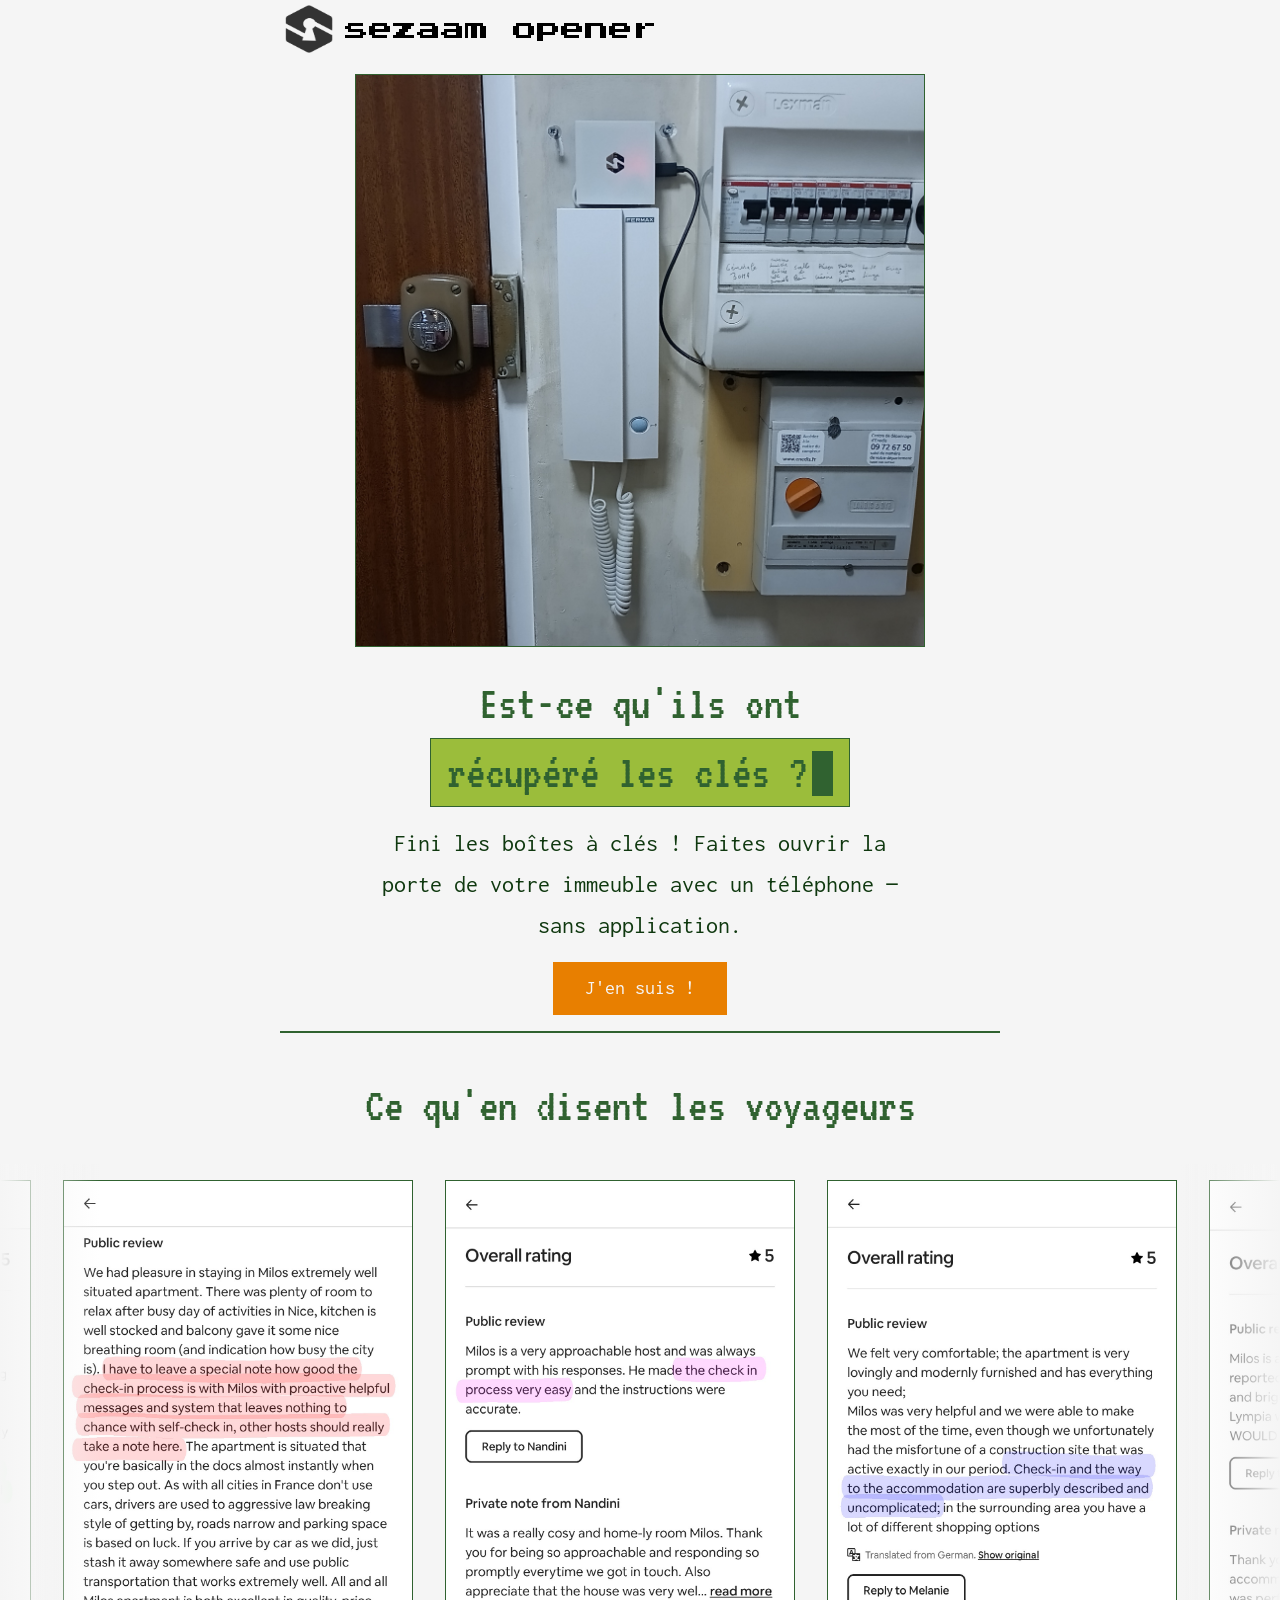
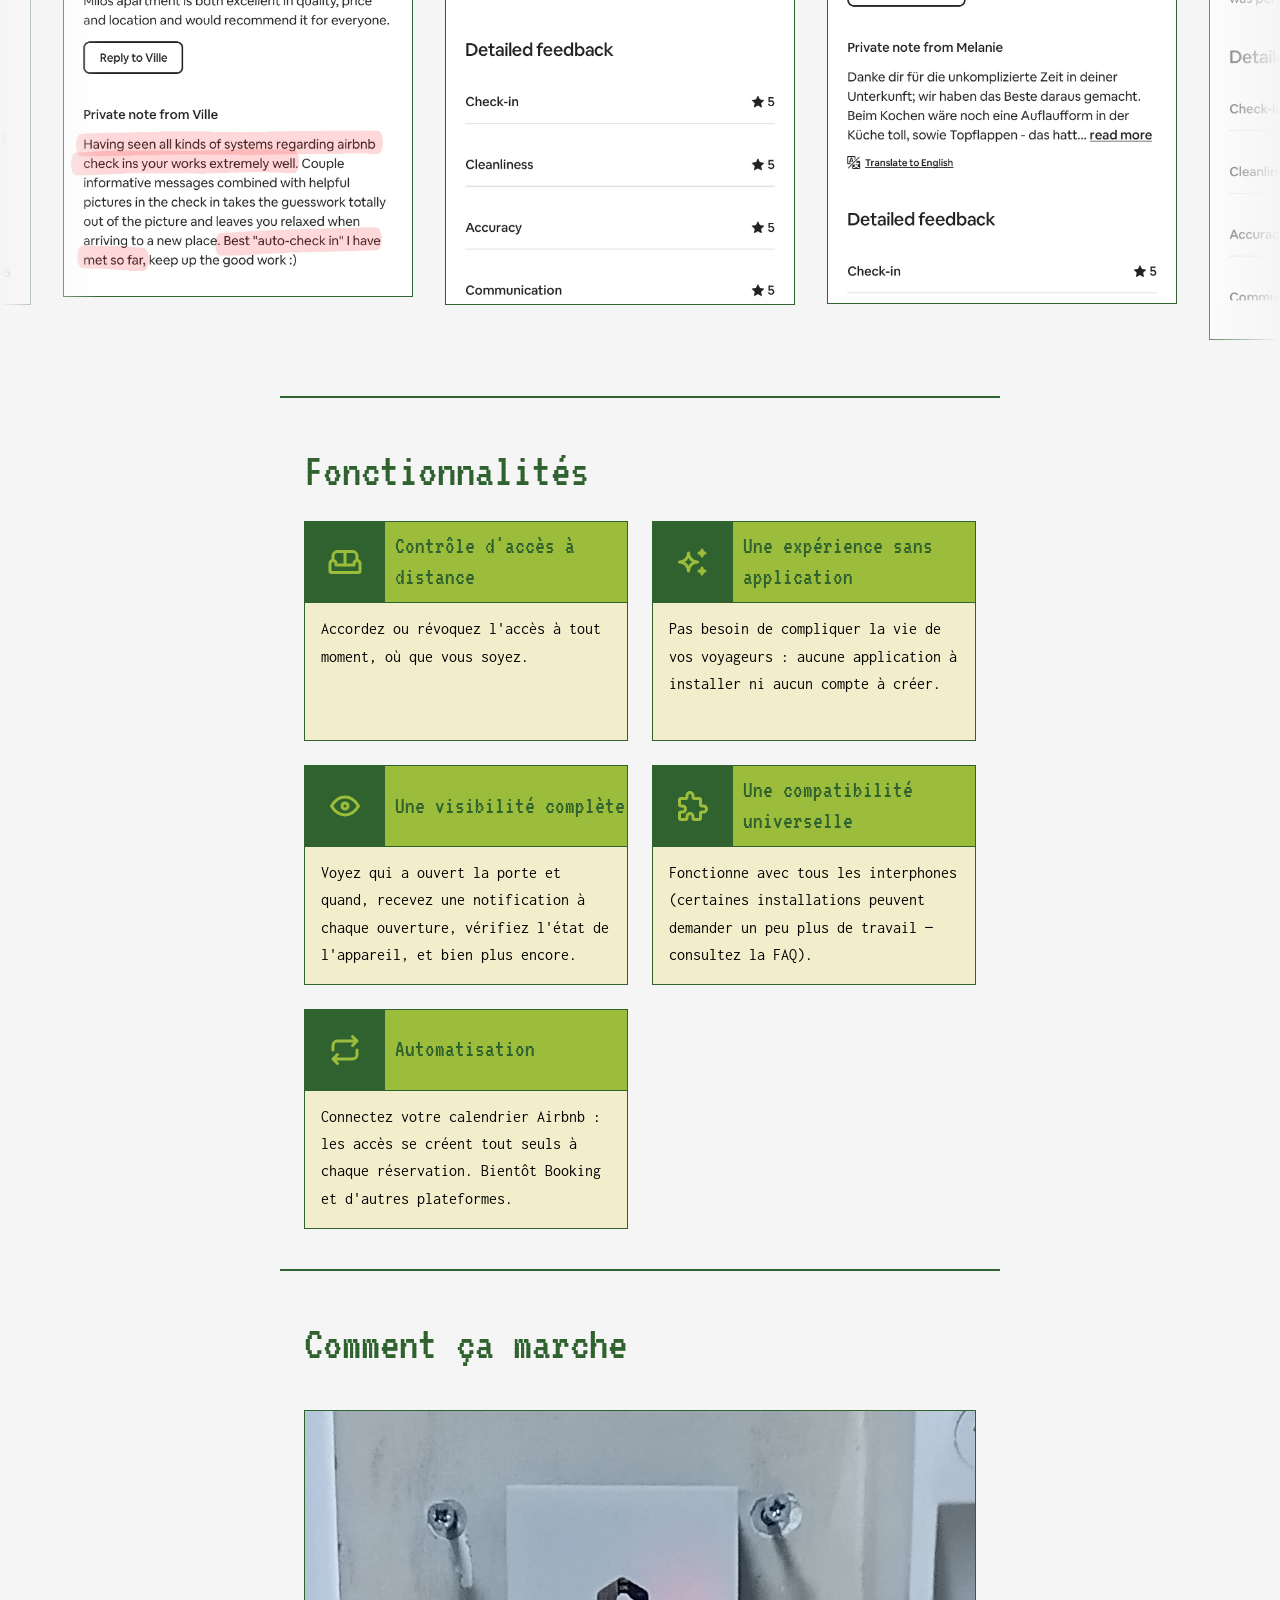
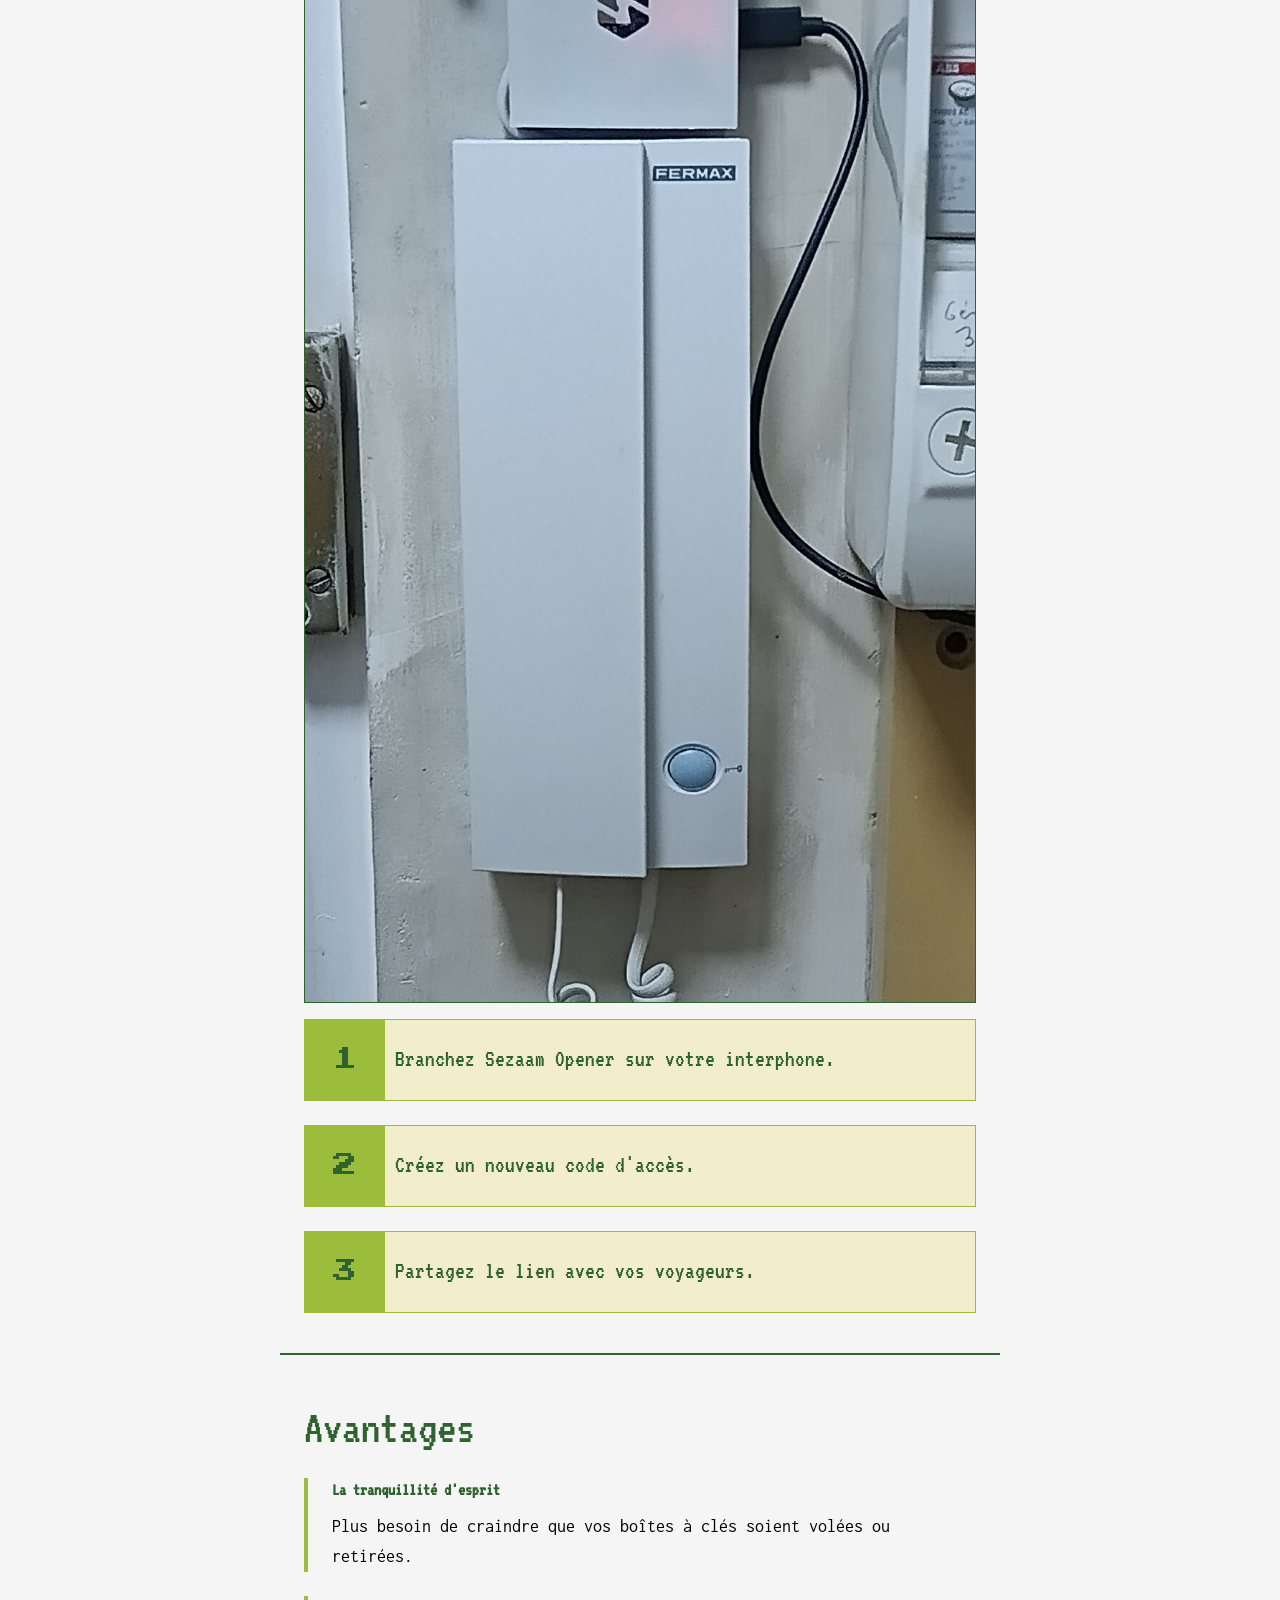
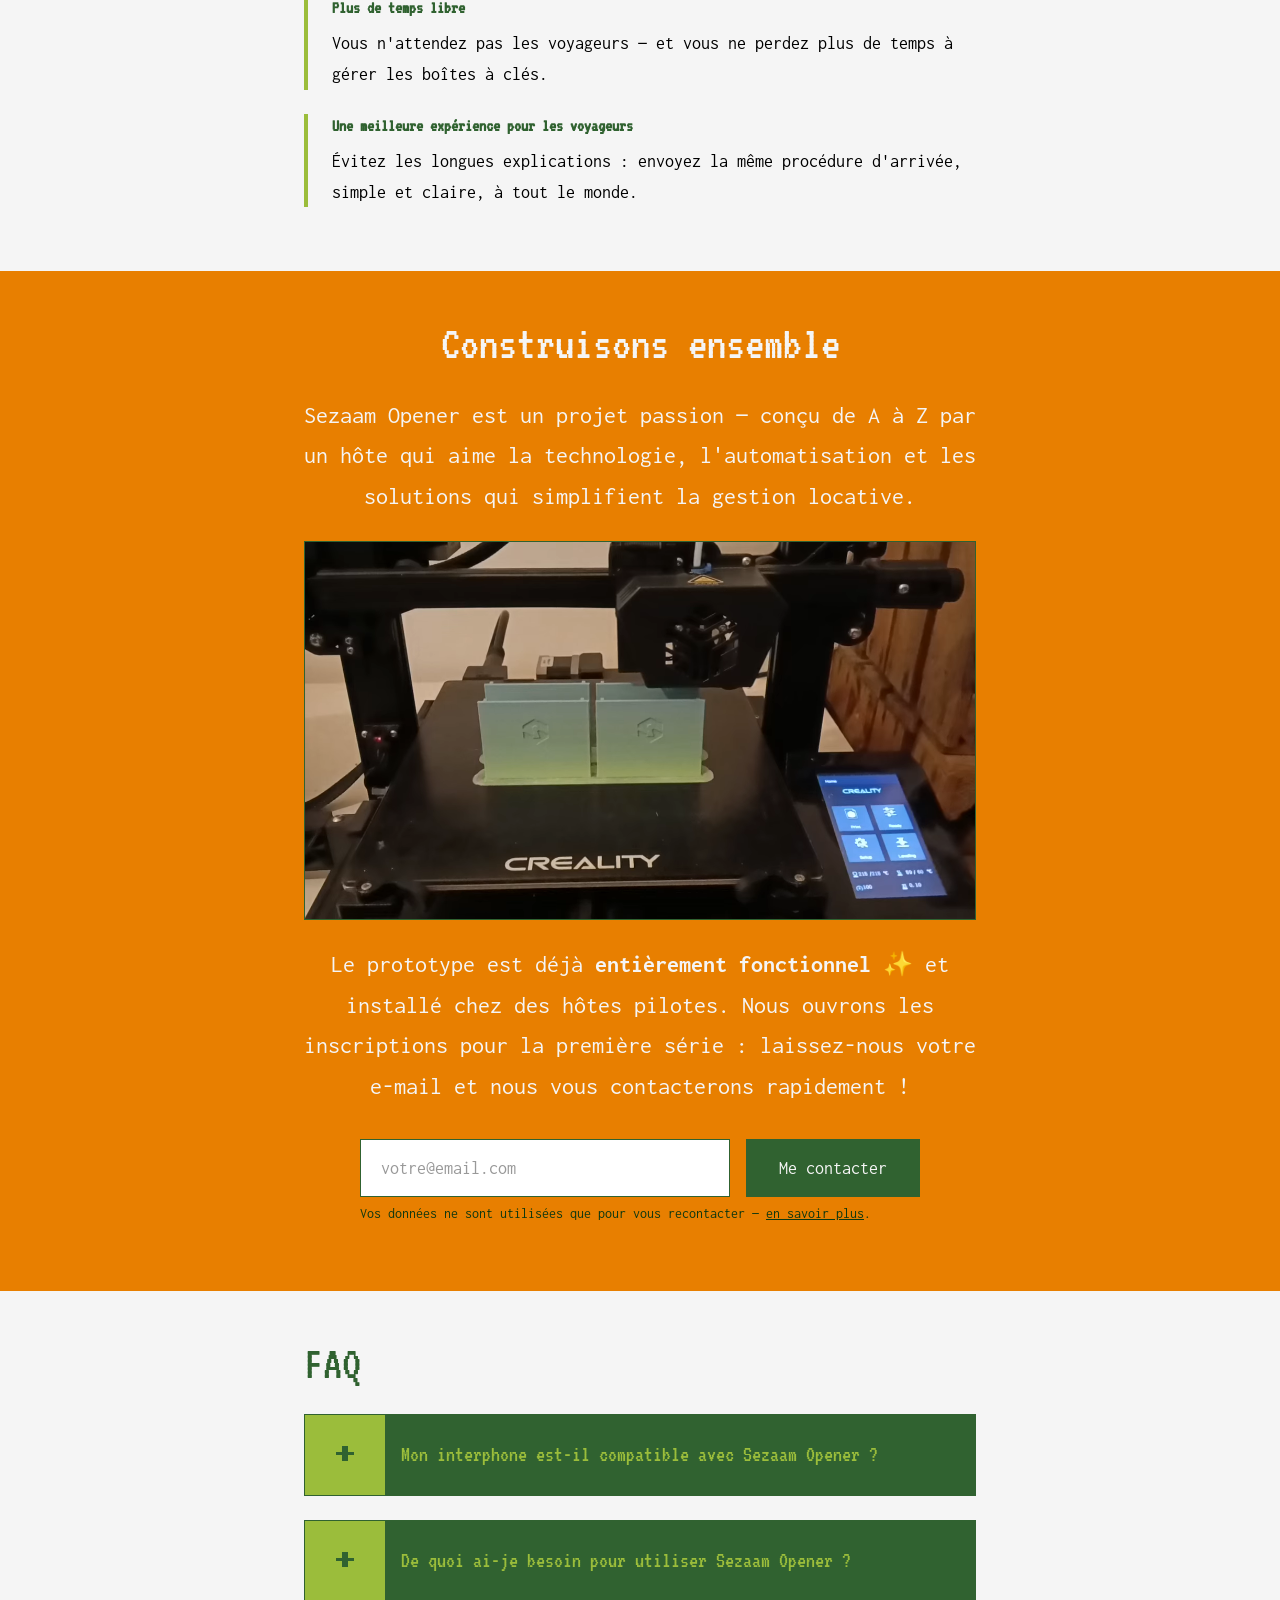
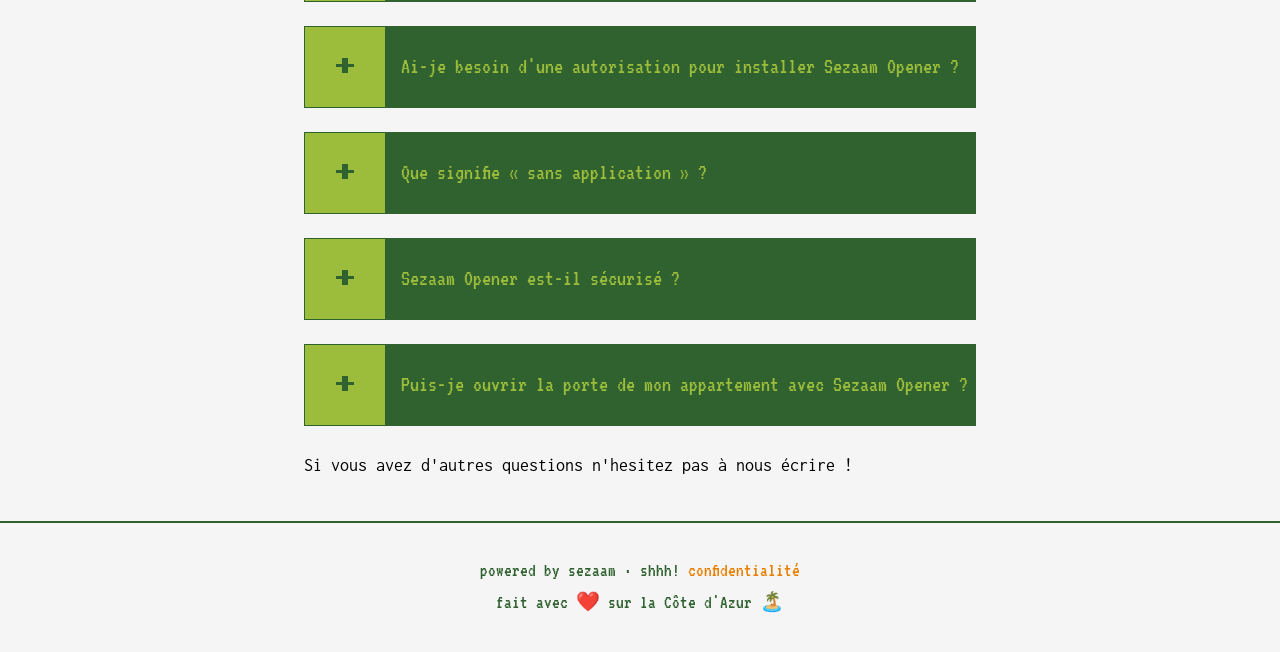
==== commit fc96f554: "fix matomo" ====
--- a/index.html
+++ b/index.html
@@ -32,12 +32,12 @@
     /* tracker methods like "setCustomDimension" should be called before "trackPageView" */
     _paq.push(['trackPageView']);
     _paq.push(['enableLinkTracking']);
-    (function () {
-      var u = "//analytics.ha1ku.dev/";
-      _paq.push(['setTrackerUrl', u + 'matomo.php']);
+    (function() {
+      var u="//analytics.ha1ku.dev/";
+      _paq.push(['setTrackerUrl', u+'matomo.php']);
       _paq.push(['setSiteId', '1']);
-      var d = document, g = d.createElement('script'), s = d.getElementsByTagName('script')[0];
-      g.async = true; g.src = u + 'matomo.js'; s.parentNode.insertBefore(g, s);
+      var d=document, g=d.createElement('script'), s=d.getElementsByTagName('script')[0];
+      g.async=true; g.src=u+'matomo.js'; s.parentNode.insertBefore(g,s);
     })();
   </script>
   <!-- End Matomo Code -->
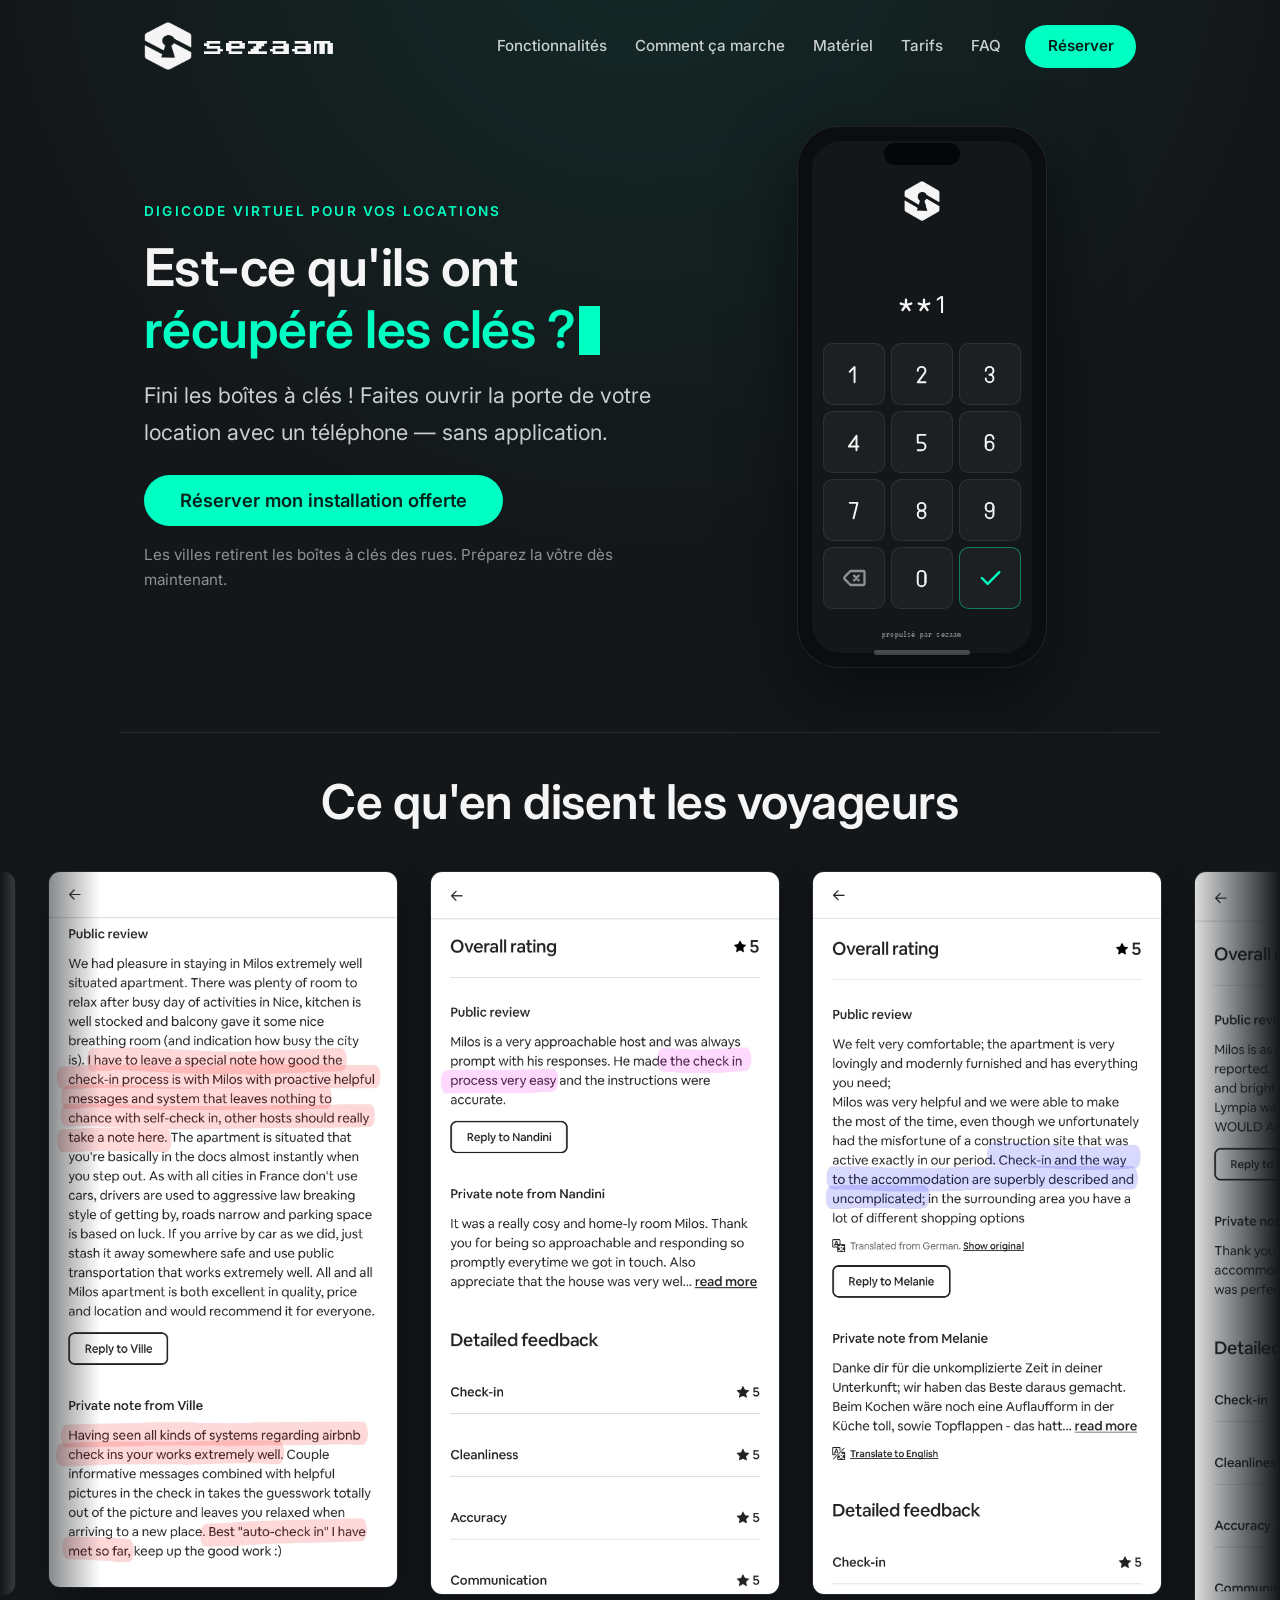
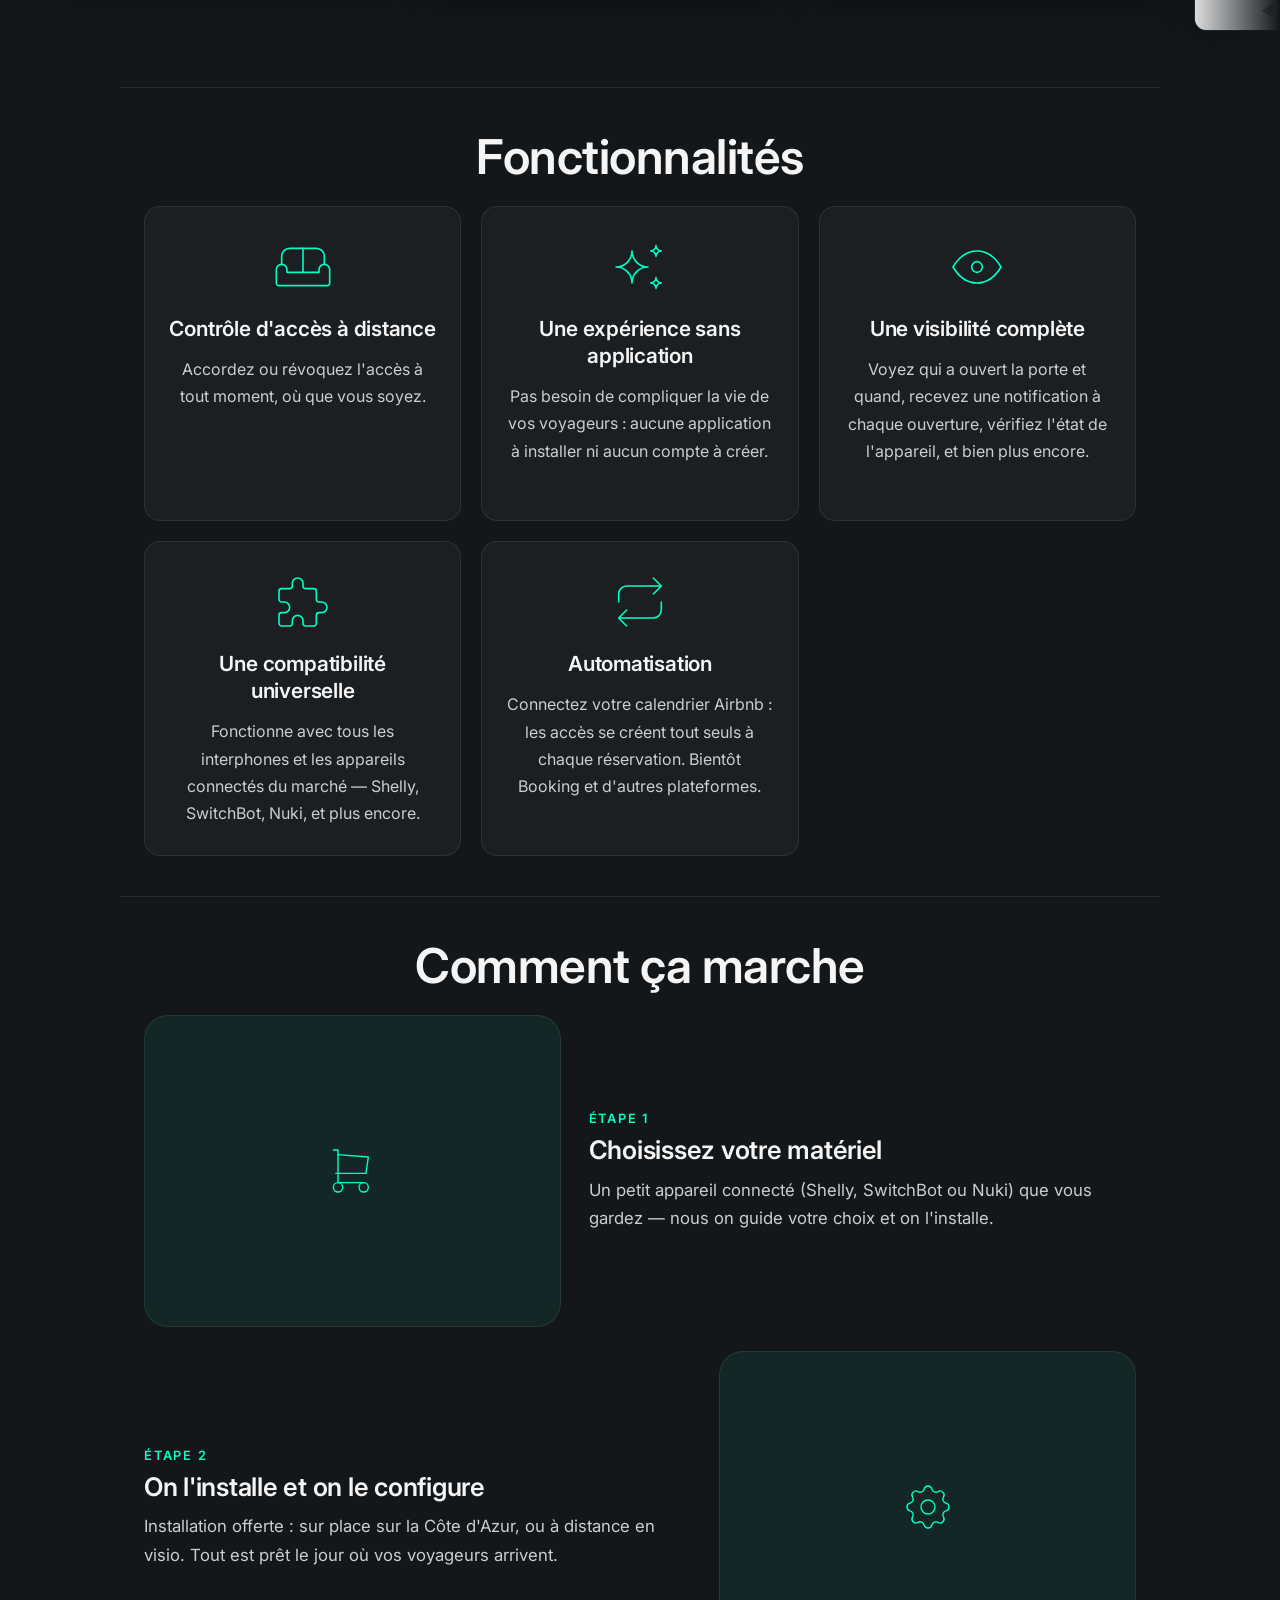
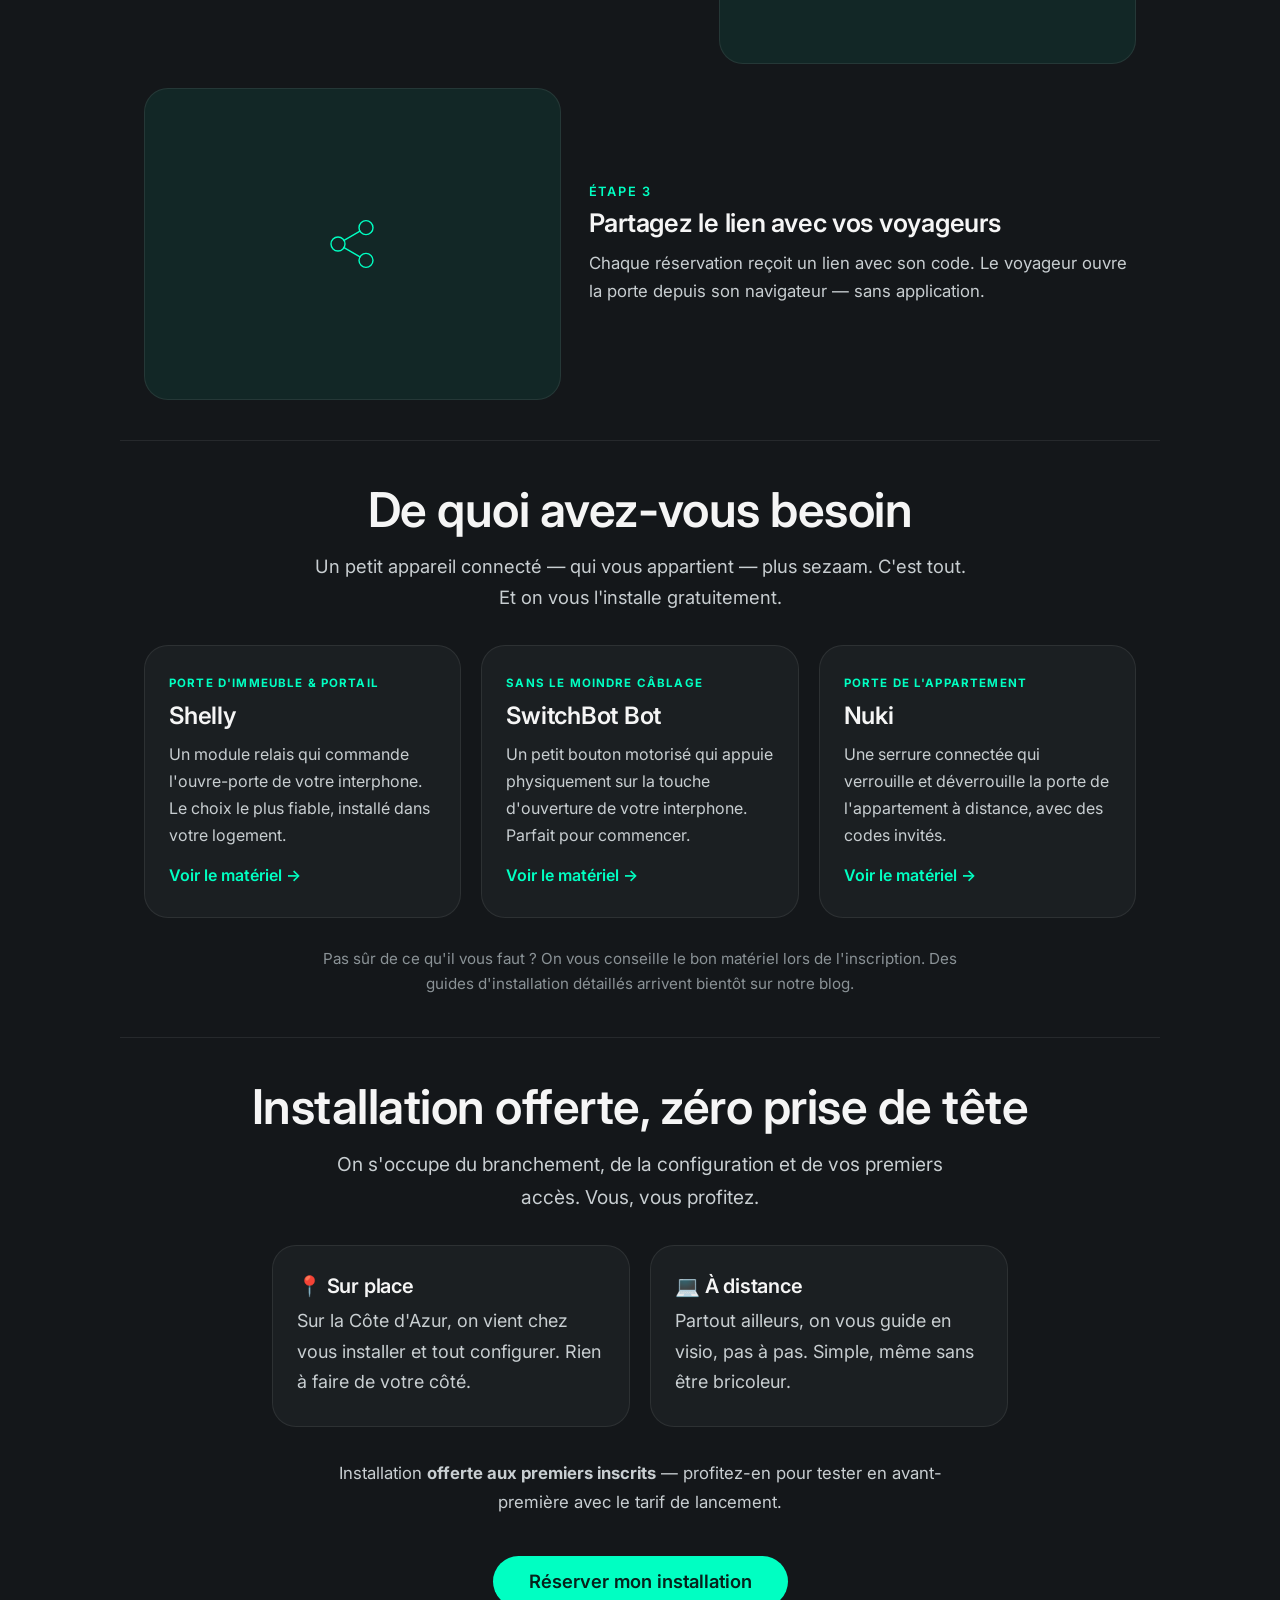
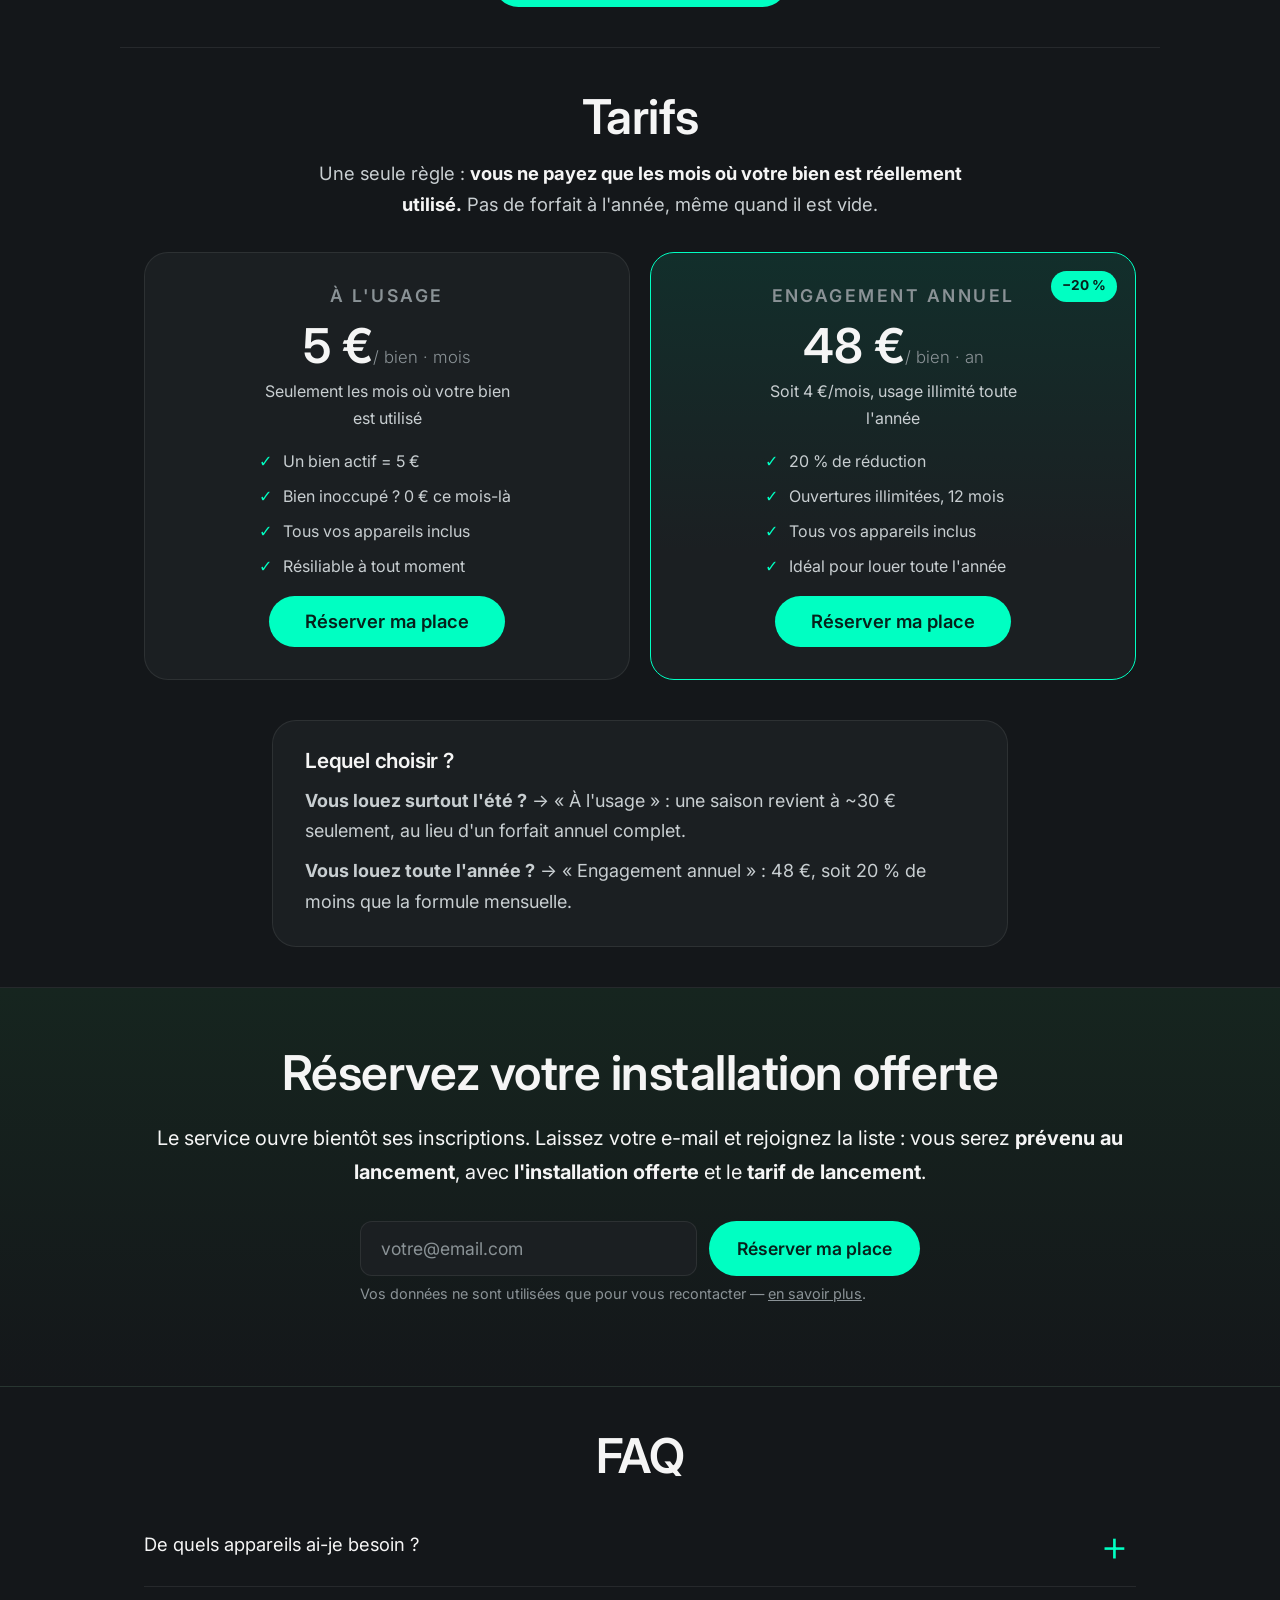
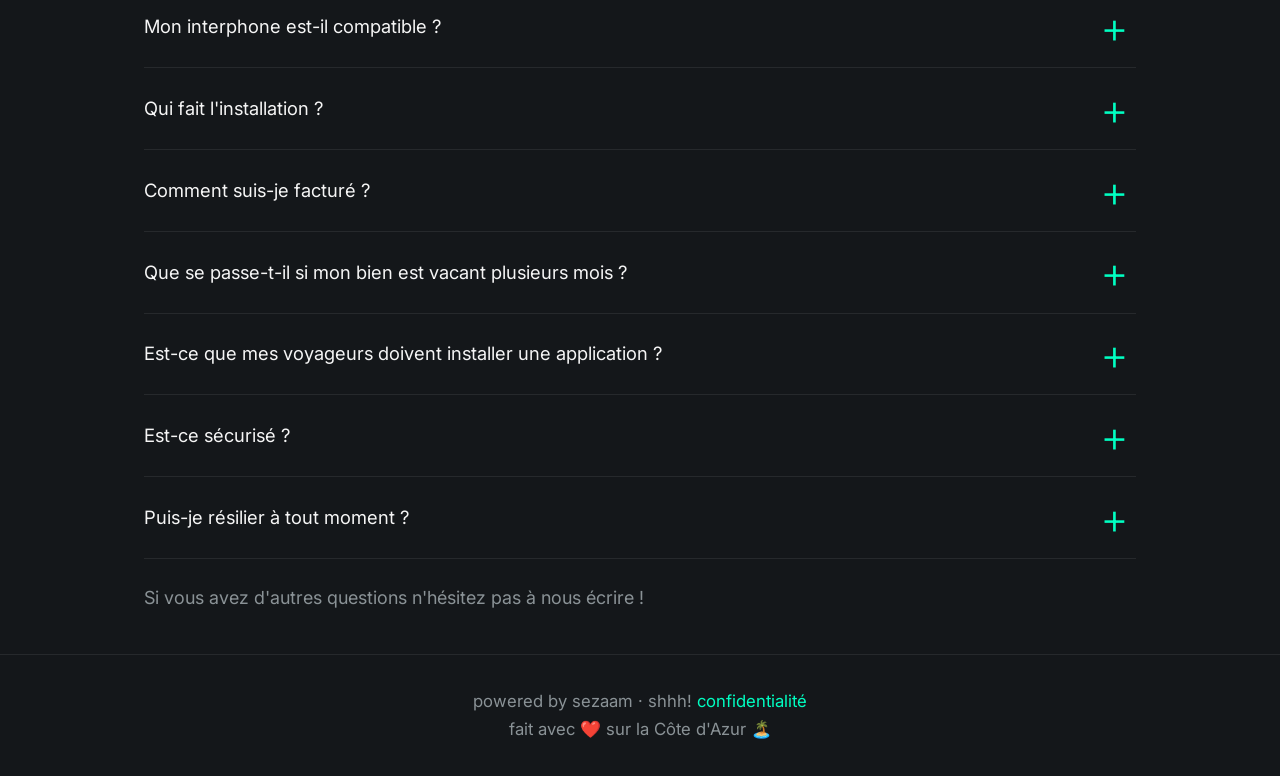
==== commit 3065bbc9: "landing page v2" ====
--- a/index.html
+++ b/index.html
@@ -4,24 +4,15 @@
 <head>
   <meta charset="UTF-8">
   <meta name="viewport" content="width=device-width, initial-scale=1.0">
-  <title>sezaam opener — Un digicode virtuel pour la porte de votre immeuble</title>
+  <title>sezaam — Un digicode virtuel pour la porte de votre location</title>
   <meta name="description"
-    content="Sezaam Opener permet d'ouvrir la porte de votre immeuble avec un téléphone — sans application. Remplacez votre boîte à clés par un digicode virtuel.">
-  <meta property="og:title" content="sezaam opener — Un digicode virtuel pour la porte de votre immeuble">
+    content="sezaam remplace votre boîte à clés : faites ouvrir la porte de votre immeuble ou de votre logement avec un téléphone — sans application. Installation offerte.">
+  <meta property="og:title" content="sezaam — Un digicode virtuel pour la porte de votre location">
   <meta property="og:description"
-    content="Un digicode virtuel pour la porte de votre immeuble. Ouvrez avec un téléphone — sans application.">
+    content="Un digicode virtuel pour vos locations. Ouvrez la porte avec un téléphone — sans application, sans boîte à clés.">
   <meta property="og:type" content="website">
   <meta property="og:url" content="https://sezaam.me">
-  <link rel="preconnect" href="https://fonts.googleapis.com">
-  <link rel="preconnect" href="https://fonts.gstatic.com" crossorigin>
-  <link
-    href="https://fonts.googleapis.com/css2?family=Inconsolata:wght@400;700&family=Press+Start+2P&family=VT323&display=swap"
-    rel="stylesheet">
-  <link href="https://fonts.googleapis.com/css2?family=Noto+Color+Emoji&display=swap" rel="stylesheet">
-
-  <link href="https://fonts.googleapis.com/css2?family=Anton&family=Archivo+Black&display=swap" rel="stylesheet">
-  <link href="https://fonts.googleapis.com/css2?family=Anton&display=swap" rel="stylesheet">
-  <link href="https://fonts.googleapis.com/css2?family=Anton&family=Archivo+Black&family=Bebas+Neue&display=swap" rel="stylesheet">
+  <link rel="preload" href="assets/fonts/inter-variable.woff2" as="font" type="font/woff2" crossorigin>
 
   <link rel="stylesheet" href="assets/styles.css">
   <link rel="icon" href="assets/icon_small.png" sizes="48px">
@@ -41,28 +32,147 @@
     })();
   </script>
   <!-- End Matomo Code -->
-  
+
   </head>
 
 <body>
 
   <!-- Brand -->
   <header class="site-header">
-    <img src="assets/icon_small.png" alt="" class="brand-icon">
-    <div class="logo">sezaam opener</div>
+    <a class="site-brand" href="#solution">
+      <img src="assets/icon_small.png" alt="" class="brand-icon">
+      <span class="logo">sezaam</span>
+    </a>
+    <nav class="site-nav" aria-label="Navigation principale">
+      <a href="#fonctionnalites">Fonctionnalités</a>
+      <a href="#comment-ca-marche">Comment ça marche</a>
+      <a href="#materiel">Matériel</a>
+      <a href="#tarifs">Tarifs</a>
+      <a href="#faq">FAQ</a>
+    </nav>
+    <a class="btn-small" href="#inscription" data-cta="header">Réserver</a>
   </header>
 
   <!-- Hero -->
-  <section id="solution">
-    <img class="solution-photo" src="assets/intercom.jpg" alt="Sezaam Opener branché sur un interphone Fermax">
-
-    <div class="solution-copy">
+  <section id="solution" class="hero">
+    <div class="hero-copy">
+      <span class="hero-eyebrow">Digicode virtuel pour vos locations</span>
       <h1>Est-ce qu'ils ont <span class="solution-accent painpoint-display" id="painpoint-display">récupéré les clés ?</span></h1>
 
-      <p class="solution-text">Fini les boîtes à clés ! Faites ouvrir la porte de votre immeuble avec un téléphone — sans
+      <p class="solution-text">Fini les boîtes à clés ! Faites ouvrir la porte de votre location avec un téléphone — sans
         application.</p>
 
-      <a class="btn-hero" href="#waitlist-form">J'en suis !</a>
+      <a class="btn-hero" href="#inscription" data-cta="hero">Réserver mon installation offerte</a>
+
+      <p class="hero-note">Les villes retirent les boîtes à clés des rues. Préparez la vôtre dès maintenant.</p>
+    </div>
+
+    <div class="hero-media" aria-hidden="true">
+      <div class="phone">
+        <div class="phone-screen phone-screen--keypad">
+          <header class="phone-app-header">
+            <img src="assets/icon_small.png" alt="" class="phone-app-logo">
+          </header>
+
+          <div class="phone-message" id="pad-message"></div>
+
+          <div class="phone-digits" id="pad-digits"></div>
+
+          <div class="pad-grid">
+            <span class="pad-key" data-key="1">
+              <svg xmlns="http://www.w3.org/2000/svg" viewBox="0 0 24 24" fill="none" stroke="currentColor" stroke-width="2" stroke-linecap="round" stroke-linejoin="round">
+                <path stroke="none" d="M0 0h24v24H0z" fill="none" />
+                <path d="M13 20v-16l-5 5" />
+              </svg>
+            </span>
+            <span class="pad-key" data-key="2">
+              <svg xmlns="http://www.w3.org/2000/svg" viewBox="0 0 24 24" fill="none" stroke="currentColor" stroke-width="2" stroke-linecap="round" stroke-linejoin="round">
+                <path stroke="none" d="M0 0h24v24H0z" fill="none" />
+                <path d="M8 8a4 4 0 1 1 8 0c0 1.098 -.564 2.025 -1.159 2.815l-6.841 9.185h8" />
+              </svg>
+            </span>
+            <span class="pad-key" data-key="3">
+              <svg xmlns="http://www.w3.org/2000/svg" viewBox="0 0 24 24" fill="none" stroke="currentColor" stroke-width="2" stroke-linecap="round" stroke-linejoin="round">
+                <path stroke="none" d="M0 0h24v24H0z" fill="none" />
+                <path d="M12 12a4 4 0 1 0 -4 -4" />
+                <path d="M8 16a4 4 0 1 0 4 -4" />
+              </svg>
+            </span>
+            <span class="pad-key" data-key="4">
+              <svg xmlns="http://www.w3.org/2000/svg" viewBox="0 0 24 24" fill="none" stroke="currentColor" stroke-width="2" stroke-linecap="round" stroke-linejoin="round">
+                <path stroke="none" d="M0 0h24v24H0z" fill="none" />
+                <path d="M15 20v-15l-8 11h10" />
+              </svg>
+            </span>
+            <span class="pad-key" data-key="5">
+              <svg xmlns="http://www.w3.org/2000/svg" viewBox="0 0 24 24" fill="none" stroke="currentColor" stroke-width="2" stroke-linecap="round" stroke-linejoin="round">
+                <path stroke="none" d="M0 0h24v24H0z" fill="none" />
+                <path d="M8 20h4a4 4 0 1 0 0 -8h-4v-8h8" />
+              </svg>
+            </span>
+            <span class="pad-key" data-key="6">
+              <svg xmlns="http://www.w3.org/2000/svg" viewBox="0 0 24 24" fill="none" stroke="currentColor" stroke-width="2" stroke-linecap="round" stroke-linejoin="round">
+                <path stroke="none" d="M0 0h24v24H0z" fill="none" />
+                <path d="M8 16a4 4 0 1 0 8 0v-1a4 4 0 1 0 -8 0" />
+                <path d="M16 8a4 4 0 1 0 -8 0v8" />
+              </svg>
+            </span>
+            <span class="pad-key" data-key="7">
+              <svg xmlns="http://www.w3.org/2000/svg" viewBox="0 0 24 24" fill="none" stroke="currentColor" stroke-width="2" stroke-linecap="round" stroke-linejoin="round">
+                <path stroke="none" d="M0 0h24v24H0z" fill="none" />
+                <path d="M8 4h8l-4 16" />
+              </svg>
+            </span>
+            <span class="pad-key" data-key="8">
+              <svg xmlns="http://www.w3.org/2000/svg" viewBox="0 0 24 24" fill="none" stroke="currentColor" stroke-width="2" stroke-linecap="round" stroke-linejoin="round">
+                <path stroke="none" d="M0 0h24v24H0z" fill="none" />
+                <path d="M12 8m-4 0a4 4 0 1 0 8 0a4 4 0 1 0 -8 0" />
+                <path d="M12 16m-4 0a4 4 0 1 0 8 0a4 4 0 1 0 -8 0" />
+              </svg>
+            </span>
+            <span class="pad-key" data-key="9">
+              <svg xmlns="http://www.w3.org/2000/svg" viewBox="0 0 24 24" fill="none" stroke="currentColor" stroke-width="2" stroke-linecap="round" stroke-linejoin="round">
+                <path stroke="none" d="M0 0h24v24H0z" fill="none" />
+                <path d="M16 8a4 4 0 1 0 -8 0v1a4 4 0 1 0 8 0" />
+                <path d="M8 16a4 4 0 1 0 8 0v-8" />
+              </svg>
+            </span>
+            <span class="pad-key pad-key--fn" data-key="back">
+              <svg xmlns="http://www.w3.org/2000/svg" viewBox="0 0 24 24" fill="none" stroke="currentColor" stroke-width="2" stroke-linecap="round" stroke-linejoin="round">
+                <path stroke="none" d="M0 0h24v24H0z" fill="none" />
+                <path d="M20 6a1 1 0 0 1 1 1v10a1 1 0 0 1 -1 1h-11l-5 -5a1.5 1.5 0 0 1 0 -2l5 -5z" />
+                <path d="M12 10l4 4m0 -4l-4 4" />
+              </svg>
+            </span>
+            <span class="pad-key" data-key="0">
+              <svg xmlns="http://www.w3.org/2000/svg" viewBox="0 0 24 24" fill="none" stroke="currentColor" stroke-width="2" stroke-linecap="round" stroke-linejoin="round">
+                <path stroke="none" d="M0 0h24v24H0z" fill="none" />
+                <path d="M16 16v-8" />
+                <path d="M12 20a4 4 0 0 0 4 -4v-8a4 4 0 1 0 -8 0v8a4 4 0 0 0 4 4z" />
+              </svg>
+            </span>
+            <span class="pad-key pad-key--ok" data-key="ok">
+              <svg xmlns="http://www.w3.org/2000/svg" viewBox="0 0 24 24" fill="none" stroke="currentColor" stroke-width="2" stroke-linecap="round" stroke-linejoin="round">
+                <path stroke="none" d="M0 0h24v24H0z" fill="none" />
+                <path d="M5 12l5 5l10 -10" />
+              </svg>
+            </span>
+          </div>
+
+          <p class="phone-app-footer">propulsé par sezaam</p>
+        </div>
+      </div>
+
+      <template id="pad-asterisk">
+        <svg xmlns="http://www.w3.org/2000/svg" viewBox="0 0 24 24" fill="none" stroke="currentColor" stroke-width="4" stroke-linecap="round" stroke-linejoin="round">
+          <path stroke="none" d="M0 0h24v24H0z" fill="none" />
+          <path d="M12 12v-9" />
+          <path d="M12 12l-9 -2.5" />
+          <path d="M12 12l9 -2.5" />
+          <path d="M12 12l6 8.5" />
+          <path d="M12 12l-6 8.5" />
+        </svg>
+      </template>
     </div>
   </section>
 
@@ -75,16 +185,16 @@
     <div class="carousel-wrapper">
       <div class="carousel-fade-left"></div>
       <div class="carousel-track" id="reviews-carousel">
-        <div class="carousel-item"><img src="assets/review_0.png" alt="Avis client"></div>
-        <div class="carousel-item"><img src="assets/review_1.png" alt="Avis client"></div>
-        <div class="carousel-item"><img src="assets/review_2.png" alt="Avis client"></div>
-        <div class="carousel-item"><img src="assets/review_3.png" alt="Avis client"></div>
-        <div class="carousel-item"><img src="assets/review_4.png" alt="Avis client"></div>
-        <div class="carousel-item"><img src="assets/review_5.png" alt="Avis client"></div>
-        <div class="carousel-item"><img src="assets/review_6.png" alt="Avis client"></div>
-        <div class="carousel-item"><img src="assets/review_7.png" alt="Avis client"></div>
-        <div class="carousel-item"><img src="assets/review_8.png" alt="Avis client"></div>
-        <div class="carousel-item"><img src="assets/review_9.png" alt="Avis client"></div>
+        <div class="carousel-item"><img src="assets/review_0.png" alt="Avis voyageur"></div>
+        <div class="carousel-item"><img src="assets/review_1.png" alt="Avis voyageur"></div>
+        <div class="carousel-item"><img src="assets/review_2.png" alt="Avis voyageur"></div>
+        <div class="carousel-item"><img src="assets/review_3.png" alt="Avis voyageur"></div>
+        <div class="carousel-item"><img src="assets/review_4.png" alt="Avis voyageur"></div>
+        <div class="carousel-item"><img src="assets/review_5.png" alt="Avis voyageur"></div>
+        <div class="carousel-item"><img src="assets/review_6.png" alt="Avis voyageur"></div>
+        <div class="carousel-item"><img src="assets/review_7.png" alt="Avis voyageur"></div>
+        <div class="carousel-item"><img src="assets/review_8.png" alt="Avis voyageur"></div>
+        <div class="carousel-item"><img src="assets/review_9.png" alt="Avis voyageur"></div>
       </div>
       <div class="carousel-fade-right"></div>
     </div>
@@ -92,23 +202,23 @@
     <!-- Mobile: snap gallery -->
     <div class="reviews-gallery" id="reviews-gallery">
       <div class="reviews-gallery-track" id="reviews-gallery-track">
-        <div class="reviews-gallery-item"><img src="assets/review_0.png" alt="Avis client"></div>
-        <div class="reviews-gallery-item"><img src="assets/review_1.png" alt="Avis client"></div>
-        <div class="reviews-gallery-item"><img src="assets/review_2.png" alt="Avis client"></div>
-        <div class="reviews-gallery-item"><img src="assets/review_3.png" alt="Avis client"></div>
-        <div class="reviews-gallery-item"><img src="assets/review_4.png" alt="Avis client"></div>
-        <div class="reviews-gallery-item"><img src="assets/review_5.png" alt="Avis client"></div>
-        <div class="reviews-gallery-item"><img src="assets/review_6.png" alt="Avis client"></div>
-        <div class="reviews-gallery-item"><img src="assets/review_7.png" alt="Avis client"></div>
-        <div class="reviews-gallery-item"><img src="assets/review_8.png" alt="Avis client"></div>
-        <div class="reviews-gallery-item"><img src="assets/review_9.png" alt="Avis client"></div>
+        <div class="reviews-gallery-item"><img src="assets/review_0.png" alt="Avis voyageur"></div>
+        <div class="reviews-gallery-item"><img src="assets/review_1.png" alt="Avis voyageur"></div>
+        <div class="reviews-gallery-item"><img src="assets/review_2.png" alt="Avis voyageur"></div>
+        <div class="reviews-gallery-item"><img src="assets/review_3.png" alt="Avis voyageur"></div>
+        <div class="reviews-gallery-item"><img src="assets/review_4.png" alt="Avis voyageur"></div>
+        <div class="reviews-gallery-item"><img src="assets/review_5.png" alt="Avis voyageur"></div>
+        <div class="reviews-gallery-item"><img src="assets/review_6.png" alt="Avis voyageur"></div>
+        <div class="reviews-gallery-item"><img src="assets/review_7.png" alt="Avis voyageur"></div>
+        <div class="reviews-gallery-item"><img src="assets/review_8.png" alt="Avis voyageur"></div>
+        <div class="reviews-gallery-item"><img src="assets/review_9.png" alt="Avis voyageur"></div>
       </div>
       <div class="reviews-dots" id="reviews-dots"></div>
     </div>
   </section>
 
   <!-- Features -->
-  <section>
+  <section id="fonctionnalites">
     <h2>Fonctionnalités</h2>
     <div class="features-grid">
       <div class="feature-item">
@@ -175,8 +285,7 @@
           <h3>Une compatibilité universelle</h3>
         </div>
         <div class="feature-desc">
-          <p>Fonctionne avec tous les interphones (certaines installations peuvent demander un peu plus de
-            travail — consultez la FAQ).</p>
+          <p>Fonctionne avec tous les interphones et les appareils connectés du marché — Shelly, SwitchBot, Nuki, et plus encore.</p>
         </div>
       </div>
       <div class="feature-item">
@@ -199,59 +308,173 @@
   </section>
 
   <!-- How it works -->
-  <section>
+  <section class="how-it-works" id="comment-ca-marche">
     <h2>Comment ça marche</h2>
-    <video class="section-media" autoplay loop muted playsinline poster="assets/lockbox.jpg">
-      <source src="assets/opener-demo.mp4" type="video/mp4">
-    </video>
-    <ol class="steps">
-      <li>
-        <p class="step-text">Branchez Sezaam Opener sur votre interphone.</p>
-      </li>
-      <li>
-        <p class="step-text">Créez un nouveau code d'accès.</p>
-      </li>
-      <li>
-        <p class="step-text">Partagez le lien avec vos voyageurs.</p>
-      </li>
-    </ol>
-  </section>
-
-  <!-- Benefits -->
-  <section>
-    <h2>Avantages</h2>
-    <ul class="benefits-list">
-      <li>
-        <h3>La tranquillité d'esprit</h3>
-        <p>Plus besoin de craindre que vos boîtes à clés soient volées ou retirées.</p>
-      </li>
-      <li>
-        <h3>Plus de temps libre</h3>
-        <p>Vous n'attendez pas les voyageurs — et vous ne perdez plus de temps à gérer les boîtes à clés.</p>
-      </li>
-      <li>
-        <h3>Une meilleure expérience pour les voyageurs</h3>
-        <p>Évitez les longues explications : envoyez la même procédure d'arrivée, simple et claire, à tout le monde.</p>
-      </li>
-    </ul>
-  </section>
-
-  <!-- CTA -->
-  <section class="cta">
+
+    <div class="how-row">
+      <div class="how-media" aria-hidden="true">
+        <svg xmlns="http://www.w3.org/2000/svg" viewBox="0 0 24 24" fill="none" stroke="currentColor" stroke-width="2"
+          stroke-linecap="round" stroke-linejoin="round">
+          <path stroke="none" d="M0 0h24v24H0z" fill="none" />
+          <path d="M6 19m-2 0a2 2 0 1 0 4 0a2 2 0 1 0 -4 0" />
+          <path d="M17 19m-2 0a2 2 0 1 0 4 0a2 2 0 1 0 -4 0" />
+          <path d="M17 17h-11v-14h-2" />
+          <path d="M6 5l13 1l-1 7h-13" />
+        </svg>
+      </div>
+      <div class="how-copy">
+        <span class="how-eyebrow">Étape 1</span>
+        <h3>Choisissez votre matériel</h3>
+        <p class="how-text">Un petit appareil connecté (Shelly, SwitchBot ou Nuki) que vous gardez — nous on guide votre
+          choix et on l'installe.</p>
+      </div>
+    </div>
+
+    <div class="how-row how-row--reverse">
+      <div class="how-media" aria-hidden="true">
+        <svg xmlns="http://www.w3.org/2000/svg" viewBox="0 0 24 24" fill="none" stroke="currentColor" stroke-width="2"
+          stroke-linecap="round" stroke-linejoin="round">
+          <path stroke="none" d="M0 0h24v24H0z" fill="none" />
+          <path d="M10.325 4.317c.426 -1.756 2.924 -1.756 3.35 0a1.724 1.724 0 0 0 2.573 1.066c1.543 -.94 3.31 .826 2.37 2.37a1.724 1.724 0 0 0 1.065 2.572c1.756 .426 1.756 2.924 0 3.35a1.724 1.724 0 0 0 -1.066 2.573c.94 1.543 -.826 3.31 -2.37 2.37a1.724 1.724 0 0 0 -2.572 1.065c-.426 1.756 -2.924 1.756 -3.35 0a1.724 1.724 0 0 0 -2.573 -1.066c-1.543 .94 -3.31 -.826 -2.37 -2.37a1.724 1.724 0 0 0 -1.065 -2.572c-1.756 -.426 -1.756 -2.924 0 -3.35a1.724 1.724 0 0 0 1.066 -2.573c-.94 -1.543 .826 -3.31 2.37 -2.37c.996 .608 2.296 .07 2.572 -1.065z" />
+          <path d="M12 12m-3 0a3 3 0 1 0 6 0a3 3 0 1 0 -6 0" />
+        </svg>
+      </div>
+      <div class="how-copy">
+        <span class="how-eyebrow">Étape 2</span>
+        <h3>On l'installe et on le configure</h3>
+        <p class="how-text">Installation offerte : sur place sur la Côte d'Azur, ou à distance en visio. Tout est prêt le
+          jour où vos voyageurs arrivent.</p>
+      </div>
+    </div>
+
+    <div class="how-row">
+      <div class="how-media" aria-hidden="true">
+        <svg xmlns="http://www.w3.org/2000/svg" viewBox="0 0 24 24" fill="none" stroke="currentColor" stroke-width="2"
+          stroke-linecap="round" stroke-linejoin="round">
+          <circle cx="18" cy="5" r="3" />
+          <circle cx="6" cy="12" r="3" />
+          <circle cx="18" cy="19" r="3" />
+          <line x1="8.59" y1="13.51" x2="15.42" y2="17.49" />
+          <line x1="15.41" y1="6.51" x2="8.59" y2="10.49" />
+        </svg>
+      </div>
+      <div class="how-copy">
+        <span class="how-eyebrow">Étape 3</span>
+        <h3>Partagez le lien avec vos voyageurs</h3>
+        <p class="how-text">Chaque réservation reçoit un lien avec son code. Le voyageur ouvre la porte depuis son
+          navigateur — sans application.</p>
+      </div>
+    </div>
+  </section>
+
+  <!-- What you need -->
+  <section id="materiel">
+    <h2>De quoi avez-vous besoin</h2>
+    <p class="section-sub">Un petit appareil connecté — qui vous appartient — plus sezaam. C'est tout. Et on vous
+      l'installe gratuitement.</p>
+
+    <div class="device-grid">
+      <div class="device-card">
+        <span class="device-tag">Porte d'immeuble &amp; portail</span>
+        <h3>Shelly</h3>
+        <p class="device-desc">Un module relais qui commande l'ouvre-porte de votre interphone. Le choix le plus fiable,
+          installé dans votre logement.</p>
+        <a class="device-link" href="https://www.shelly.com/fr" target="_blank" rel="noopener">Voir le matériel →</a>
+      </div>
+      <div class="device-card">
+        <span class="device-tag">Sans le moindre câblage</span>
+        <h3>SwitchBot Bot</h3>
+        <p class="device-desc">Un petit bouton motorisé qui appuie physiquement sur la touche d'ouverture de votre
+          interphone. Parfait pour commencer.</p>
+        <a class="device-link" href="https://www.switch-bot.com/" target="_blank" rel="noopener">Voir le matériel →</a>
+      </div>
+      <div class="device-card">
+        <span class="device-tag">Porte de l'appartement</span>
+        <h3>Nuki</h3>
+        <p class="device-desc">Une serrure connectée qui verrouille et déverrouille la porte de l'appartement à distance,
+          avec des codes invités.</p>
+        <a class="device-link" href="https://nuki.io/fr/" target="_blank" rel="noopener">Voir le matériel →</a>
+      </div>
+    </div>
+
+    <p class="guides-note">Pas sûr de ce qu'il vous faut ? On vous conseille le bon matériel lors de l'inscription. Des
+      guides d'installation détaillés arrivent bientôt sur notre blog.</p>
+  </section>
+
+  <!-- Free installation -->
+  <section class="install" id="installation">
+    <h2>Installation offerte, zéro prise de tête</h2>
+    <p class="install-intro">On s'occupe du branchement, de la configuration et de vos premiers accès. Vous, vous
+      profitez.</p>
+
+    <div class="install-grid">
+      <div class="install-card">
+        <h3>📍 Sur place</h3>
+        <p>Sur la Côte d'Azur, on vient chez vous installer et tout configurer. Rien à faire de votre côté.</p>
+      </div>
+      <div class="install-card">
+        <h3>💻 À distance</h3>
+        <p>Partout ailleurs, on vous guide en visio, pas à pas. Simple, même sans être bricoleur.</p>
+      </div>
+    </div>
+
+    <p class="install-note">Installation <strong>offerte aux premiers inscrits</strong> — profitez-en pour tester en
+      avant-première avec le tarif de lancement.</p>
+
+    <a class="btn-hero" href="#inscription" data-cta="install">Réserver mon installation</a>
+  </section>
+
+  <!-- Pricing -->
+  <section class="pricing" id="tarifs">
+    <h2>Tarifs</h2>
+    <p class="section-sub">Une seule règle : <strong>vous ne payez que les mois où votre bien est réellement utilisé.</strong>
+      Pas de forfait à l'année, même quand il est vide.</p>
+
+    <div class="pricing-grid">
+      <div class="price-card">
+        <h3>À l'usage</h3>
+        <p class="price">5&nbsp;€<span class="price-unit">/ bien · mois</span></p>
+        <p class="price-sub">Seulement les mois où votre bien est utilisé</p>
+        <ul class="price-features">
+          <li>Un bien actif = 5 €</li>
+          <li>Bien inoccupé ? 0 € ce mois-là</li>
+          <li>Tous vos appareils inclus</li>
+          <li>Résiliable à tout moment</li>
+        </ul>
+        <a class="btn-hero" href="#inscription" data-cta="pricing-monthly">Réserver ma place</a>
+      </div>
+      <div class="price-card price-card--featured">
+        <span class="price-badge">−20 %</span>
+        <h3>Engagement annuel</h3>
+        <p class="price">48&nbsp;€<span class="price-unit">/ bien · an</span></p>
+        <p class="price-sub">Soit 4 €/mois, usage illimité toute l'année</p>
+        <ul class="price-features">
+          <li>20 % de réduction</li>
+          <li>Ouvertures illimitées, 12 mois</li>
+          <li>Tous vos appareils inclus</li>
+          <li>Idéal pour louer toute l'année</li>
+        </ul>
+        <a class="btn-hero" href="#inscription" data-cta="pricing-annual">Réserver ma place</a>
+      </div>
+    </div>
+
+    <div class="compare">
+      <h3>Lequel choisir ?</h3>
+      <p><strong>Vous louez surtout l'été ?</strong> → « À l'usage » : une saison revient à ~30 € seulement, au lieu d'un
+        forfait annuel complet.</p>
+      <p><strong>Vous louez toute l'année ?</strong> → « Engagement annuel » : 48 €, soit 20 % de moins que la formule
+        mensuelle.</p>
+    </div>
+  </section>
+
+  <!-- Early access CTA -->
+  <section class="cta" id="inscription">
     <div class="container">
-      <h2>Construisons ensemble</h2>
-      <p>Sezaam Opener est un projet passion — conçu de A à Z par un hôte qui aime la technologie, l'automatisation et
-        les
-        solutions qui simplifient la gestion locative.</p>
-
-      <video class="section-media" autoplay loop muted playsinline preload="metadata"
-        poster="assets/3dprint-poster.jpg" aria-label="Impression 3D du boîtier Sezaam Opener">
-        <source src="assets/3dprint.webm" type="video/webm">
-        <source src="assets/3dprint.mp4" type="video/mp4">
-      </video>
-
-      <p>Le prototype est déjà <strong>entièrement fonctionnel</strong> ✨ et installé chez des hôtes pilotes.
-        Nous ouvrons les inscriptions pour la première série : laissez-nous votre e-mail et nous vous contacterons rapidement !</p>
+      <h2>Réservez votre installation offerte</h2>
+
+      <p>Le service ouvre bientôt ses inscriptions. Laissez votre e-mail et rejoignez la liste : vous serez
+        <strong>prévenu au lancement</strong>, avec <strong>l'installation offerte</strong> et le
+        <strong>tarif de lancement</strong>.</p>
 
       <form class="waitlist-form" id="waitlist-form">
         <div class="honeypot">
@@ -259,7 +482,7 @@
           <input type="text" name="website" id="website" tabindex="-1" autocomplete="off">
         </div>
         <input type="email" name="email" id="email" placeholder="votre@email.com" required autocomplete="email">
-        <button type="submit" id="submit-btn">Me contacter</button>
+        <button type="submit" id="submit-btn">Réserver ma place</button>
       </form>
       <div id="form-message" class="form-message"></div>
       <p class="privacy-note">Vos données ne sont utilisées que pour vous recontacter — <a
@@ -269,50 +492,63 @@
   </section>
 
   <!-- FAQ -->
-  <section class="faq">
+  <section class="faq" id="faq">
     <h2>FAQ</h2>
 
     <details class="faq-item">
-      <summary><span class="faq-question">Mon interphone est-il compatible avec Sezaam Opener ?</span></summary>
-      <p class="faq-answer">Oui — il peut être installé sur n’importe quel interphone. Certaines installations sont
-        aussi simples qu’un branchement de fils ; d’autres peuvent nécessiter un peu de soudure.</p>
-    </details>
-
-    <details class="faq-item">
-      <summary><span class="faq-question">De quoi ai-je besoin pour utiliser Sezaam Opener ?</span></summary>
-      <p class="faq-answer">D'un interphone, d'une prise électrique à proximité, d'un réseau Wi-Fi, et d'un compte
-        Sezaam. L'installation prend environ 10 minutes et ne nécessite aucun outil spécialisé.</p>
-    </details>
-
-    <details class="faq-item">
-      <summary><span class="faq-question">Ai-je besoin d'une autorisation pour installer Sezaam Opener ?</span>
-      </summary>
-      <p class="faq-answer">Non — il est installé à l’intérieur de votre appartement, vous n’avez donc besoin de
-        l’autorisation de personne.</p>
-    </details>
-
-    <details class="faq-item">
-      <summary><span class="faq-question">Que signifie « sans application » ?</span></summary>
-      <p class="faq-answer">Vos voyageurs n'ont rien à installer. Ils reçoivent un lien avec un code, ouvrent la page
-        dans leur navigateur, et entrent le code pour ouvrir la porte. C'est tout.</p>
-    </details>
-
-    <details class="faq-item">
-      <summary><span class="faq-question">Sezaam Opener est-il sécurisé ?</span></summary>
-      <p class="faq-answer">Absolument. Contrairement aux digicodes traditionnels, Sezaam inclut une limitation du
-        nombre de tentatives (les tentatives incorrectes sont bloquées) et vous permet de renouveler les codes aussi
-        souvent que vous le souhaitez.</p>
+      <summary><span class="faq-question">De quels appareils ai-je besoin ?</span></summary>
+      <p class="faq-answer">Un seul appareil suffit dans la plupart des cas — selon ce que vous voulez ouvrir : un module
+        <strong>Shelly</strong> pour l'interphone/le portail, un <strong>SwitchBot Bot</strong> pour une installation sans
+        câblage, ou une serrure <strong>Nuki</strong> pour la porte de l'appartement. Vous gardez votre matériel, il vous
+        appartient.</p>
+    </details>
+
+    <details class="faq-item">
+      <summary><span class="faq-question">Mon interphone est-il compatible ?</span></summary>
+      <p class="faq-answer">Oui — sezaam fonctionne avec tous les interphones. Certaines installations sont aussi simples
+        qu'un branchement de fils ; d'autres peuvent demander un peu plus de travail. C'est pour ça qu'on vous propose
+        l'installation offerte : on s'en occupe.</p>
+    </details>
+
+    <details class="faq-item">
+      <summary><span class="faq-question">Qui fait l'installation ?</span></summary>
+      <p class="faq-answer">Nous ! L'installation est offerte aux premiers inscrits : on vient chez vous sur la Côte
+        d'Azur, ou on vous guide à distance en visio partout ailleurs. Tout est prêt avant l'arrivée de vos voyageurs.</p>
+    </details>
+
+    <details class="faq-item">
+      <summary><span class="faq-question">Comment suis-je facturé ?</span></summary>
+      <p class="faq-answer">À l'usage : <strong>5 € par bien et par mois, uniquement les mois où le bien est utilisé</strong>
+        (une ouverture de porte ce mois-là). Si votre bien est vacant, vous ne payez rien. Vous pouvez aussi choisir
+        l'engagement annuel : 48 € par bien et par an, usage illimité.</p>
+    </details>
+
+    <details class="faq-item">
+      <summary><span class="faq-question">Que se passe-t-il si mon bien est vacant plusieurs mois ?</span></summary>
+      <p class="faq-answer">Rien — aucun prélèvement. Avec la formule à l'usage, vous ne payez que les mois où une porte
+        est réellement ouverte. Un bien inoccupé ne vous coûte pas un centime.</p>
+    </details>
+
+    <details class="faq-item">
+      <summary><span class="faq-question">Est-ce que mes voyageurs doivent installer une application ?</span></summary>
+      <p class="faq-answer">Non. Ils reçoivent un lien avec un code, ouvrent la page dans leur navigateur, et entrent le
+        code pour ouvrir la porte. C'est tout.</p>
+    </details>
+
+    <details class="faq-item">
+      <summary><span class="faq-question">Est-ce sécurisé ?</span></summary>
+      <p class="faq-answer">Absolument. Contrairement aux digicodes traditionnels, sezaam limite le nombre de tentatives,
+        vous permet de renouveler les codes aussi souvent que nécessaire, et chaque code expire à la fin du séjour.</p>
       <p class="faq-answer">Toutes les données sont chiffrées en transit (TLS) et au repos (AES-256).</p>
     </details>
 
     <details class="faq-item">
-      <summary><span class="faq-question">Puis-je ouvrir la porte de mon appartement avec Sezaam Opener ?</span>
-      </summary>
-      <p class="faq-answer">Sezaam Opener ouvre la porte de l'immeuble ou du garage. Pour la porte de votre
-        appartement, c'est l'app Sezaam qui s'en charge : elle pilote aussi les serrures Nuki (et bientôt SwitchBot).</p>
-    </details>
-
-    <p>Si vous avez d'autres questions n'hesitez pas à nous écrire !</p>
+      <summary><span class="faq-question">Puis-je résilier à tout moment ?</span></summary>
+      <p class="faq-answer">Oui. La formule à l'usage est sans engagement : vous pouvez arrêter quand vous voulez.
+        L'engagement annuel court sur 12 mois, puis se renouvelle tant que vous le souhaitez.</p>
+    </details>
+
+    <p class="faq-note">Si vous avez d'autres questions n'hésitez pas à nous écrire !</p>
   </section>
 
   <!-- Footer -->
--- a/assets/styles.css
+++ b/assets/styles.css
@@ -1,743 +1,1381 @@
-
-    :root {
-      --bg: #f5f5f5;
-      --text: #306230;
-      --text-dark: #0F380F;
-      --primary: #9BBD3B;
-      --accent: #E87F00;
-      --error: #CC4125;
-      --white: #FFFFFF;
-      --beige: #f2eecb;
-    }
-
-    * {
-      margin: 0;
-      padding: 0;
-      box-sizing: border-box;
-    }
-
-    html {
-      scroll-behavior: smooth;
-    }
-
-    body {
-      font-family: 'Inconsolata', monospace;
-      background: var(--bg);
-      line-height: 1.6;
-      font-size: 18px;
-      -webkit-font-smoothing: auto;
-    }
-
-    h1, h2, h3 {
-      font-family: 'VT323', monospace;
-      color: var(--text);
-      line-height: 1.4;
-    }
-
-    h1 {
-      font-size: clamp(2.1rem, 10vw, 3rem);
-      font-weight: lighter;
-    }
-
-    h2 {
-      /* font-family: 'Bebas Neue', sans-serif; */
-
-      font-size: clamp(2.1rem, 10vw, 3rem);
-      font-weight: lighter;
-      margin-bottom: 1rem;
-    }
-
-    h3 {
-      font-size: 1.2rem;
-      margin-bottom: 0.5rem;
-    }
-
-    p {
-      font-family: 'Inconsolata', monospace;
-      line-height: 1.7;
-    }
-
-    a {
-      color: var(--accent);
-      text-decoration: none;
-    }
-
-    a:hover {
-      text-decoration: underline;
-    }
-
-    section {
-      max-width: 720px;
-      margin: 0 auto;
-      padding: 2.5rem 1.5rem;
-      border-top: 2px solid var(--text);
-    }
-
-    /* Hero — stacked boxes */
-    /* Brand lockup */
-    .site-header {
-      display: flex;
-      align-items: center;
-      gap: 0.75rem;
-      max-width: 720px;
-      margin: 0 auto;
-      padding: 0.3rem;
-    }
-
-    .brand-icon {
-      height: 48px;
-      width: 48px;
-      display: block;
-    }
-
-    .site-header .logo {
-      font-family: 'Press Start 2P', monospace;
-      font-size: 1.5rem;
-      color: black;
-    }
-
-    #solution {
-      display: flex;
-      flex-direction: column;
-      align-items: stretch;
-      gap: 1.5rem;
-      max-width: 720px;
-      padding: 0 1.5rem 2rem;
-      border-top: none;
-      border-bottom: 2px solid var(--text);
-    }
-
-    #solution h1 {
-      font-size: 3rem;
-    }
-
-    #solution .solution-photo {
-      display: block;
-      width: auto;
-      height: auto;
-      max-width: min(570px, 100%);
-      max-height: 80svh;
-      margin: 0 auto;
-      border: 1px solid var(--text);
-    }
-
-    #solution .solution-copy {
-      flex: 1 1 auto;
-      min-width: 0;
-      color: var(--text);
-      text-align: center;
-    }
-
-    @media (min-width: 768px) {
-      #solution {
-        padding: 1rem;
-      }
-    }
-
-    .section-media {
-      display: block;
-      max-width: 100%;
-      height: auto;
-      margin: 2rem auto 1rem;
-      border: 1px solid var(--text);
-    }
-
-    /* Solution */
-    .solution-text {
-      font-size: 1.5rem;
-      color: var(--text-dark);
-      max-width: 34rem;
-      margin: 1rem auto;
-    }
-
-    .solution-accent {
-      font-family: "VT323", monospace;
-      background-color: var(--primary);
-      border: 1px var(--text) solid;
-      color: var(--text);
-      padding: .6rem;
-    }
-
-    .btn-hero {
-      display: inline-block;
-      padding: 0.9rem 2rem;
-      font-family: 'Inconsolata', monospace;
-      font-size: 1.25rem;
-      line-height: 1.2;
-      background: var(--accent);
-      color: whitesmoke;
-      border: 0;
-      border-radius: 0;
-      text-decoration: none;
-      cursor: pointer;
-    }
-
-    .btn-hero:hover {
-      text-decoration: none;
-    }
-
-    .btn-hero:focus-visible {
-      outline: 3px solid var(--accent);
-      outline-offset: 3px;
-    }
-
-    /* Dynamic hero headline */
-    .painpoint-display {
-      display: inline-block;
-      white-space: nowrap;
-      line-height: 1;
-      min-width: calc(21ch + 1.2rem + 2px);
-    }
-
-    .painpoint-display::after {
-      content: '';
-      display: inline-block;
-      width: 0.45em;
-      height: 0.95em;
-      margin-left: 0.08em;
-      background: currentColor;
-      vertical-align: -0.2em;
-      animation: blink 1s step-end infinite;
-    }
-
-    @keyframes blink {
-      50% {
-        opacity: 0;
-      }
-    }
-
-    @media (prefers-reduced-motion: reduce) {
-      .painpoint-display::after {
-        animation: none;
-      }
-    }
-
-    /* Steps */
-    .steps {
-      list-style: none;
-      counter-reset: step;
-      display: grid;
-      gap: 1.5rem;
-    }
-
-    .steps li {
-      counter-increment: step;
-      border: 1px solid var(--primary);
-      background: var(--beige);
-      display: flex;
-      align-items: center;
-      gap: .6rem;
-    }
-
-    .steps li::before {
-      content: counter(step);
-      flex: 0 0 5rem;
-      width: 5rem;
-      min-height: 5rem;
-      height: 100%;
-      background: var(--primary);
-      color: var(--text);
-      font-family: 'Press Start 2P', monospace;
-      font-size: 1.5rem;
-      display: flex;
-      align-items: center;
-      justify-content: center;
-    }
-
-    .step-text {
-      color: var(--text);
-      margin: 0;
-      flex: 1;
-      font-size: 1.5rem;
-      font-family: 'VT323', monospace;
-    }
-
-    /* Features grid */
-    .features-grid {
-      display: grid;
-      grid-template-columns: 1fr;
-      grid-auto-rows: 1fr;
-      gap: 1.5rem;
-    }
-
-    @media (min-width: 500px) {
-      .features-grid {
-        grid-template-columns: 1fr 1fr;
-      }
-    }
-
-    .feature-item {
-      border: 1px solid var(--text);
-      background: var(--white);
-      display: flex;
-      flex-direction: column;
-    }
-
-    .feature-header {
-      background: var(--primary);
-      display: flex;
-      align-items: center;
-      gap: .6rem;
-    }
-
-    .feature-icon {
-      flex: 0 0 5rem;
-      width: 5rem;
-      height: 5rem;
-      background: var(--text);
-      color: var(--primary);
-      display: flex;
-      align-items: center;
-      justify-content: center;
-    }
-
-    .feature-icon svg {
-      width: 36px;
-      height: 36px;
-      display: block;
-    }
-
-    .feature-item h3 {
-      color: var(--text);
-      margin: 0;
-      font-weight: lighter;
-      font-size: 1.5rem;
-      line-height: 1.3;
-    }
-
-    .feature-desc {
-      height: 100%;
-      background: var(--beige);
-      border-top: 1px solid var(--text);
-      padding: 0.75rem 1rem 1rem;
-    }
-
-    .feature-desc p {
-      margin: 0;font-size: 1rem;
-    }
-
-    /* Benefits */
-    .benefits-list {
-      list-style: none;
-    }
-
-    .benefits-list li {
-      margin-bottom: 1.5rem;
-      padding-left: 1.5rem;
-      border-left: 4px solid var(--primary);
-    }
-
-    .benefits-list li h3 {
-      font-size: 1.1rem;
-    }
-
-    /* CTA */
-    .cta {
-      text-align: center;
-      background: var(--accent); /*rgb(180, 0, 100);*/
-      color: whitesmoke;
-      max-width: 100%;
-      width: 100%;
-      padding: 2.5rem 0;
-      border: 0;
-    }
-
-    .cta .container {
-      max-width: 720px;
-      margin: 0 auto;
-      padding: 0 1.5rem;
-    }
-
-    .cta h2 {
-      color: whitesmoke;
-    }
-
-    .cta p {
-      margin-bottom: 1.5rem;
-      font-size: 1.5rem;
-    }
-
-    .cta .highlight {
-      background: var(--primary);
-      border: 1px solid var(--text);
-      color: var(--text);
-      padding: 0.15rem 0.4rem;
-      font-weight: lighter;
-      font-size: 1.8rem;
-      font-family: "VT323", monospace;
-    }
-
-    .cta .section-media {
-      margin: 0 auto 1.5rem;
-    }
-
-    /* Form */
-    .waitlist-form {
-      display: flex;
-      gap: 1rem;
-      max-width: 560px;
-      margin: 2rem auto 0;
-      scroll-margin-top: 1.5rem;
-    }
-
-    .waitlist-form input[type="email"] {
-      flex: 1;
-      padding: 1.15rem 1.25rem;
-      font-family: 'Inconsolata', monospace;
-      font-size: 1.15rem;
-      border: 1px solid var(--text);
-      background: var(--white);
-      color: var(--text);
-      outline: none;
-      border-radius: 0;
-    }
-
-    .waitlist-form input[type="email"]:focus {
-      border-color: var(--accent);
-    }
-
-    .waitlist-form input[type="email"]::placeholder {
-      color: #999;
-    }
-
-    .waitlist-form button {
-      padding: 1.15rem 2rem;
-      font-family: 'Inconsolata', monospace;
-      font-size: 1.15rem;
-      background: var(--text);
-      color: var(--bg);
-      border: 1px solid var(--text);
-      cursor: pointer;
-      white-space: nowrap;
-      border-radius: 0;
-    }
-
-    .waitlist-form button:hover {
-      background: var(--text);
-    }
-
-    .waitlist-form button:disabled {
-      opacity: 0.6;
-      cursor: not-allowed;
-    }
-
-    .honeypot {
-      position: absolute;
-      left: -9999px;
-      opacity: 0;
-      height: 0;
-      width: 0;
-      overflow: hidden;
-    }
-
-    .form-message {
-      margin-top: 0.75rem;
-      font-family: 'Inconsolata', monospace;
-      font-size: 1rem;
-    }
-
-    .form-message:empty {
-      display: none;
-    }
-
-    .form-message.success {
-      color: whitesmoke;
-      font-weight: 900;
-    }
-
-    .form-message.error {
-      color: var(--error);
-    }
-
-    .privacy-note {
-      max-width: 560px;
-      margin: 0.35rem auto 0;
-      text-align: left;
-      font-size: 0.9rem !important;
-      color: var(--text-dark);
-    }
-
-    .privacy-note a {
-      color: var(--text-dark);
-      text-decoration: underline;
-    }
-
-    /* FAQ */
-    .faq {
-      border: 0;
-    }
-
-    .faq-item {
-      border: 1px solid var(--text);
-      background: var(--text);
-      margin-bottom: 1.5rem;
-    }
-
-    .faq-item summary {
-      display: flex;
-      align-items: center;
-      gap: 1rem;
-      padding: 0;
-      cursor: pointer;
-      list-style: none;
-    }
-
-    .faq-item summary::-webkit-details-marker {
-      display: none;
-    }
-
-    .faq-item summary::before {
-      content: '+';
-      flex: 0 0 5rem;
-      width: 5rem;
-      min-height: 5rem;
-      align-self: stretch;
-      background: var(--primary);
-      color: var(--text);
-      font-family: 'Press Start 2P', monospace;
-      font-size: 1.5rem;
-      display: flex;
-      align-items: center;
-      justify-content: center;
-    }
-
-    .faq-item[open] summary::before {
-      content: '-';
-    }
-
-    .faq-question {
-      background: var(--text);
-      flex: 1;
-      margin: 0;
-      font-family: 'VT323', monospace;
-      font-size: 1.4rem;
-      color: var(--primary);
-    }
-
-    .faq-item .faq-answer {
-      background: var(--beige);
-      border-top: 1px solid var(--text);
-      padding: 0.75rem 1rem 1rem;
-      font-family: 'Inconsolata', monospace;
-      font-size: 0.95rem;
-      color: var(--text);
-    }
-
-    /* Press */
-    .press-list {
-      list-style: none;
-    }
-
-    .press-list li {
-      margin-bottom: 1.5rem;
-      padding-bottom: 1.5rem;
-      border-bottom: 1px solid var(--text);
-    }
-
-    .press-list li:last-child {
-      border-bottom: none;
-    }
-
-    .press-list .press-source {
-      font-family: 'Press Start 2P', monospace;
-      font-size: 0.55rem;
-      color: var(--accent);
-      text-transform: uppercase;
-      margin-bottom: 0.3rem;
-      display: block;
-    }
-
-    .press-list .press-title {
-      font-family: 'VT323', monospace;
-      font-size: 1.3rem;
-      color: var(--text);
-    }
-
-    .press-list .press-desc {
-      font-family: 'Inconsolata', monospace;
-      font-size: 0.9rem;
-      margin-top: 0.3rem;
-    }
-
-    /* Reviews carousel */
-    .reviews-section {
-      overflow: hidden;
-      border-top: none;
-      padding: 2.5rem 0;
-      max-width: 100vw;
-    }
-
-    .reviews-section h2 {
-      text-align: center;
-      padding: 0 1.5rem;
-    }
-
-    .carousel-wrapper {
-      position: relative;
-      margin-top: 1.5rem;
-      margin-left: auto;
-      margin-right: auto;
-      max-width: calc(10 * 350px + 9 * 2rem);
-    }
-
-    .carousel-track {
-      display: flex;
-      align-items: flex-start;
-      gap: 2rem;
-      overflow-x: auto;
-      scrollbar-width: none;
-      -ms-overflow-style: none;
-      padding: 1rem 0;
-    }
-
-    .carousel-track::-webkit-scrollbar {
-      display: none;
-    }
-
-    .carousel-item {
-      width: 350px;
-      height: auto;
-      flex-shrink: 0;
-      border: 1px solid var(--text);
-      overflow: hidden;
-    }
-
-    .carousel-item img {
-      width: 100%;
-      height: auto;
-      display: block;
-    }
-
-    .carousel-fade-left,
-    .carousel-fade-right {
-      position: absolute;
-      top: 0;
-      bottom: 0;
-      width: 100px;
-      z-index: 2;
-      pointer-events: none;
-    }
-
-    .carousel-fade-left {
-      left: 0;
-      background: linear-gradient(to right, var(--bg), transparent);
-    }
-
-    .carousel-fade-right {
-      right: 0;
-      background: linear-gradient(to left, var(--bg), transparent);
-    }
-
-    /* Reviews mobile gallery */
-    .reviews-gallery {
-      display: none;
-      margin-top: 1.5rem;
-    }
-
-    .reviews-gallery-track {
-      display: flex;
-      align-items: flex-start;
-      overflow-x: auto;
-      scroll-snap-type: x mandatory;
-      -webkit-overflow-scrolling: touch;
-      scrollbar-width: none;
-      -ms-overflow-style: none;
-      gap: 0.5rem;
-      padding: 1rem 7.5vw;
-    }
-
-    .reviews-gallery-track::-webkit-scrollbar {
-      display: none;
-    }
-
-    .reviews-gallery-item {
-      flex: 0 0 85vw;
-      scroll-snap-align: center;
-      height: auto;
-      border: 1px solid var(--text);
-      overflow: hidden;
-    }
-
-    .reviews-gallery-item img {
-      width: 100%;
-      height: auto;
-      display: block;
-    }
-
-    .reviews-dots {
-      display: flex;
-      justify-content: center;
-      gap: 0.5rem;
-      margin-top: 1rem;
-    }
-
-    .reviews-dot {
-      width: 10px;
-      height: 10px;
-      border-radius: 50%;
-      background: var(--text);
-      opacity: 0.3;
-      cursor: pointer;
-      border: none;
-      padding: 0;
-      transition: opacity 0.3s;
-    }
-
-    .reviews-dot.active {
-      opacity: 1;
-      background: var(--accent);
-    }
-
-    /* Footer */
-    footer {
-      padding: 2rem 0;
-      text-align: center;
-      color: var(--text);
-      border-top: 2px solid var(--text);
-    }
-
-    footer p {
-      font-family: 'VT323', monospace;
-      font-size: 1.2rem;
-
-
-    }
-
-    /* Mobile adjustments */
-    @media (max-width: 480px) {
-      #solution h1 {
-        font-size: 2.1rem;
-      }
-
-
-      .site-header .logo {
-        font-size: 1.2rem;
-      }
-
-      .faq-question {
-        padding: 0;
-      }
-
-      .waitlist-form {
-        flex-direction: column;
-      }
-
-      .waitlist-form button {
-        width: 100%;
-      }
-
-      .carousel-wrapper {
-        display: none;
-      }
-
-      .reviews-gallery {
-        display: block;
-      }
-    }
-
-    @media (min-width: 481px) {
-      .reviews-gallery {
-        display: none !important;
-      }
-    }
-  +/* Self-hosted fonts */
+@font-face {
+  font-family: 'Inter';
+  font-style: normal;
+  font-weight: 100 900;
+  font-display: swap;
+  src: url('fonts/inter-variable.woff2') format('woff2');
+}
+
+@font-face {
+  font-family: 'Press Start 2P';
+  font-style: normal;
+  font-weight: 400;
+  font-display: swap;
+  src: url('fonts/press-start-2p.woff2') format('woff2');
+}
+
+@font-face {
+  font-family: 'VT323';
+  font-style: normal;
+  font-weight: 400;
+  font-display: swap;
+  src: url('fonts/vt323.woff2') format('woff2');
+}
+
+:root {
+  color-scheme: dark;
+
+  --bg: #14171A;
+  --surface: #1B1F22;
+  --surface-2: #23272B;
+  --border: rgba(255, 255, 255, 0.08);
+  --input-bg: #1B1F22;
+
+  --text: #F5F5F5;
+  --text-body: #C8CED1;
+  --text-muted: #8A9296;
+
+  --accent: #00FFC2;
+  --accent-hover: #00E5AE;
+  --accent-soft: rgba(0, 255, 194, 0.14);
+  --accent-faint: rgba(0, 255, 194, 0.07);
+  --accent-ink: #06211B;
+
+  --link: #00FFC2;
+  --link-hover: #33FFD1;
+
+  --success: #2EE6A8;
+  --error: #FF6B6B;
+
+  --radius: 1rem;
+  --radius-lg: 1.5rem;
+}
+
+svg {
+  stroke-width: 0.6;
+}
+
+* {
+  margin: 0;
+  padding: 0;
+  box-sizing: border-box;
+}
+
+html {
+  scroll-behavior: smooth;
+}
+
+body {
+  font-family: 'Inter', 'Noto Color Emoji', system-ui, -apple-system, sans-serif;
+  background-color: var(--bg);
+  background-image: radial-gradient(circle at 50% -10%, rgba(0, 255, 194, 0.08), transparent 55%);
+  background-size: 100% 100%;
+  background-attachment: fixed;
+  color: var(--text-body);
+  line-height: 1.6;
+  font-size: 18px;
+  font-optical-sizing: auto;
+  -webkit-font-smoothing: antialiased;
+  text-rendering: optimizeLegibility;
+}
+
+h1, h2, h3 {
+  font-family: 'Inter', system-ui, sans-serif;
+  color: var(--text);
+  line-height: 1.2;
+  font-weight: 600;
+  letter-spacing: -0.01em;
+}
+
+h1 {
+  font-size: clamp(2.1rem, 6vw, 3.75rem);
+}
+
+h2 {
+  font-size: clamp(2.25rem, 5vw, 3rem);
+  margin-bottom: 1.25rem;
+  text-align: center;
+}
+
+h3 {
+  font-size: 1.3rem;
+  margin-bottom: 0.5rem;
+  font-weight: 600;
+}
+
+p {
+  line-height: 1.7;
+}
+
+a {
+  color: var(--link);
+  text-decoration: none;
+}
+
+a:hover {
+  color: var(--link-hover);
+  text-decoration: underline;
+}
+
+section {
+  max-width: 65rem;
+  margin: 0 auto;
+  padding: 2.5rem 1.5rem;
+  border-top: 1px solid var(--border);
+}
+
+/* Brand lockup */
+.site-header {
+  display: flex;
+  align-items: center;
+  gap: 1.5rem;
+  max-width: 65rem;
+  margin: 0 auto;
+  padding: 1.4rem 1.5rem 0;
+}
+
+.site-brand {
+  display: flex;
+  align-items: center;
+  gap: 0.75rem;
+  text-decoration: none;
+}
+
+.brand-icon {
+  height: 48px;
+  width: 48px;
+  display: block;
+  border-radius: 12px;
+  filter: brightness(0) invert(96%);
+}
+
+.site-header .logo {
+  font-family: 'Press Start 2P', system-ui, sans-serif;
+  font-weight: 400;
+  font-size: clamp(0.95rem, 2.4vw, 1.35rem);
+  line-height: 1.5;
+  letter-spacing: 0;
+  text-transform: lowercase;
+  white-space: nowrap;
+  color: var(--text);
+}
+
+.site-nav {
+  margin-left: auto;
+  display: flex;
+  align-items: center;
+  gap: 1.75rem;
+}
+
+.site-nav a {
+  color: var(--text-body);
+  font-size: 0.95rem;
+  font-weight: 500;
+}
+
+.site-nav a:hover {
+  color: var(--text);
+  text-decoration: none;
+}
+
+.btn-small {
+  display: inline-block;
+  padding: 0.6rem 1.4rem;
+  font-family: 'Inter', system-ui, sans-serif;
+  font-size: 0.95rem;
+  font-weight: 600;
+  white-space: nowrap;
+  background: var(--accent);
+  color: var(--accent-ink);
+  border: 0;
+  border-radius: 999px;
+  text-decoration: none;
+  transition: transform 0.2s ease, background-color 0.2s ease;
+}
+
+.btn-small:hover {
+  background: var(--accent-hover);
+  color: var(--accent-ink);
+  text-decoration: none;
+  transform: scale(1.03);
+}
+
+/* Hero */
+.hero {
+  display: grid;
+  grid-template-columns: minmax(0, 1.1fr) minmax(0, 0.9fr);
+  gap: 2.5rem;
+  align-items: center;
+  max-width: 65rem;
+  padding: 3.5rem 1.5rem 4rem;
+  border-top: none;
+  border-bottom: 1px solid var(--border);
+}
+
+.hero-copy {
+  min-width: 0;
+  color: var(--text);
+  text-align: left;
+}
+
+.hero-eyebrow {
+  display: block;
+  font-size: 0.85rem;
+  font-weight: 600;
+  letter-spacing: 0.16em;
+  text-transform: uppercase;
+  color: var(--link);
+  margin-bottom: 0.85rem;
+}
+
+.hero h1 {
+  font-size: clamp(2rem, 5vw, 3.25rem);
+}
+
+.hero .solution-text {
+  font-size: 1.35rem;
+  color: var(--text-body);
+  max-width: 34rem;
+  margin: 1rem 0 1.5rem;
+}
+
+.hero-media {
+  display: flex;
+  justify-content: center;
+}
+
+.solution-accent {
+  color: var(--link);
+}
+
+.hero-note {
+  margin-top: 1rem;
+  font-size: 0.95rem;
+  color: var(--text-muted);
+}
+
+/* Phone mockup */
+.phone {
+  --phone-w: 250px;
+  --phone-pad: 14px;
+  --screen-pad: 12px;
+  --pad-gap: 6px;
+  --phone-row-gap: 0.45rem;
+  --phone-msg-h: 2.4rem;
+  --pad-cell: calc((var(--phone-w) - 2 * var(--phone-pad) - 2 * var(--screen-pad) - 2 * var(--pad-gap)) / 3);
+
+  position: relative;
+  width: var(--phone-w);
+  max-width: 100%;
+  aspect-ratio: 9 / 19.5;
+  background: #0B0D0F;
+  border: 1px solid rgba(255, 255, 255, 0.09);
+  border-radius: 2.6rem;
+  padding: var(--phone-pad);
+  box-shadow: 0 30px 70px rgba(0, 0, 0, 0.5);
+}
+
+.phone::before {
+  content: '';
+  position: absolute;
+  top: 16px;
+  left: 50%;
+  transform: translateX(-50%);
+  width: 76px;
+  height: 22px;
+  background: #050607;
+  border-radius: 999px;
+  z-index: 2;
+}
+
+.phone::after {
+  content: '';
+  position: absolute;
+  bottom: 12px;
+  left: 50%;
+  transform: translateX(-50%);
+  width: 96px;
+  height: 5px;
+  background: rgba(255, 255, 255, 0.22);
+  border-radius: 999px;
+  z-index: 2;
+}
+
+.phone-screen {
+  height: 100%;
+  background: var(--bg);
+  border-radius: 1.8rem;
+  padding: 2.5rem var(--screen-pad) 0.75rem;
+  display: flex;
+  flex-direction: column;
+  align-items: center;
+  gap: var(--phone-row-gap);
+  overflow: hidden;
+  text-align: center;
+}
+
+.phone-app-header {
+  display: flex;
+  align-items: center;
+  justify-content: center;
+}
+
+.phone-app-logo {
+  height: 2.5rem;
+  width: auto;
+  display: block;
+  filter: brightness(0) invert(96%);
+}
+
+.phone-message {
+  height: var(--phone-msg-h);
+  display: flex;
+  align-items: center;
+  justify-content: center;
+  padding: 0 0.35rem;
+  font-family: 'VT323', 'Noto Color Emoji', monospace;
+  font-size: 1rem;
+  line-height: 1.1;
+  color: var(--text);
+}
+
+.phone-message.is-success {
+  color: var(--accent);
+}
+
+.phone-message.is-error {
+  color: var(--error);
+}
+
+.phone-digits {
+  height: var(--pad-cell);
+  display: flex;
+  align-items: center;
+  justify-content: center;
+  gap: 0.3rem;
+  font-family: 'Inter', system-ui, sans-serif;
+  font-size: 1.45rem;
+  line-height: 1;
+  color: var(--text);
+}
+
+.phone-digits svg {
+  display: block;
+  width: 0.875rem;
+  height: 0.875rem;
+  stroke-width: 4;
+}
+
+.phone-app-footer {
+  margin-top: auto;
+  font-family: 'VT323', 'Noto Color Emoji', monospace;
+  font-size: 0.62rem;
+  line-height: 1.2;
+  letter-spacing: 0.02em;
+  color: var(--text-muted);
+}
+
+.pad-grid {
+  display: grid;
+  grid-template-columns: repeat(3, var(--pad-cell));
+  justify-content: center;
+  gap: var(--pad-gap);
+  width: 100%;
+}
+
+.pad-key {
+  display: flex;
+  align-items: center;
+  justify-content: center;
+  width: var(--pad-cell);
+  height: var(--pad-cell);
+  color: var(--text);
+  background: rgba(255, 255, 255, 0.04);
+  border: 1px solid rgba(255, 255, 255, 0.08);
+  border-radius: 0.6rem;
+  user-select: none;
+  transition: background-color 0.1s ease, color 0.1s ease, border-color 0.1s ease;
+}
+
+.pad-key svg {
+  display: block;
+  width: 1.45rem;
+  height: 1.45rem;
+  stroke-width: 2;
+}
+
+.pad-key.is-pressed {
+  background: var(--accent);
+  color: var(--accent-ink);
+  border-color: var(--accent);
+}
+
+.pad-key--fn {
+  color: var(--text-muted);
+}
+
+.pad-key--fn svg {
+  width: 1.75rem;
+  height: 1.75rem;
+}
+
+.pad-key--ok {
+  color: var(--accent);
+  border-color: rgba(0, 255, 194, 0.4);
+}
+
+.pad-key--ok svg {
+  width: 1.75rem;
+  height: 1.75rem;
+}
+
+.section-media {
+  display: block;
+  max-width: 100%;
+  height: auto;
+  margin: 2rem auto 1rem;
+  border: 1px solid var(--border);
+  border-radius: var(--radius);
+  background: var(--surface);
+}
+
+.btn-hero {
+  display: inline-block;
+  padding: 0.9rem 2.25rem;
+  font-family: 'Inter', system-ui, sans-serif;
+  font-size: 1.15rem;
+  font-weight: 600;
+  line-height: 1.2;
+  background: var(--accent);
+  color: var(--accent-ink);
+  border: 0;
+  border-radius: 999px;
+  text-decoration: none;
+  cursor: pointer;
+  transition: transform 0.2s ease, background-color 0.2s ease;
+}
+
+.btn-hero:hover {
+  background: var(--accent-hover);
+  color: var(--accent-ink);
+  text-decoration: none;
+  transform: scale(1.03);
+}
+
+.btn-hero:focus-visible {
+  outline: 3px solid var(--accent);
+  outline-offset: 3px;
+}
+
+/* Dynamic hero headline */
+.painpoint-display {
+  display: block;
+  white-space: nowrap;
+  line-height: inherit;
+  min-width: 0;
+}
+
+.painpoint-display::after {
+  content: '';
+  display: inline-block;
+  width: 0.4em;
+  height: 0.95em;
+  margin-left: 0.08em;
+  background: currentColor;
+  vertical-align: -0.14em;
+  animation: blink 1s step-end infinite;
+}
+
+@keyframes blink {
+  50% {
+    opacity: 0;
+  }
+}
+
+@media (prefers-reduced-motion: reduce) {
+  .painpoint-display::after {
+    animation: none;
+  }
+}
+
+/* How it works — alternating rows */
+.how-row {
+  display: flex;
+  align-items: center;
+  gap: 1.75rem;
+  margin-bottom: 1.5rem;
+}
+
+.how-row:last-child {
+  margin-bottom: 0;
+}
+
+.how-row--reverse {
+  flex-direction: row-reverse;
+}
+
+.how-media {
+  flex: 0 0 42%;
+  aspect-ratio: 4 / 3;
+  background: var(--accent-faint);
+  border: 1px solid var(--border);
+  border-radius: var(--radius-lg);
+  display: flex;
+  align-items: center;
+  justify-content: center;
+}
+
+.how-media svg {
+  width: 3.5rem;
+  height: 3.5rem;
+  color: var(--accent);
+}
+
+.how-copy {
+  flex: 1;
+  min-width: 0;
+}
+
+.how-eyebrow {
+  display: block;
+  font-size: 0.8rem;
+  font-weight: 600;
+  letter-spacing: 0.14em;
+  text-transform: uppercase;
+  color: var(--link);
+  margin-bottom: 0.35rem;
+}
+
+.how-copy h3 {
+  font-size: 1.6rem;
+  margin: 0;
+}
+
+.how-text {
+  margin-top: 0.6rem;
+  color: var(--text-body);
+  font-size: 1.05rem;
+}
+
+/* Features grid */
+.features-grid {
+  display: grid;
+  grid-template-columns: 1fr;
+  grid-auto-rows: 1fr;
+  gap: 1.25rem;
+}
+
+@media (min-width: 500px) {
+  .features-grid {
+    grid-template-columns: 1fr 1fr;
+  }
+}
+
+@media (min-width: 900px) {
+  .features-grid {
+    grid-template-columns: repeat(3, 1fr);
+  }
+}
+
+.feature-item {
+  border: 1px solid var(--border);
+  background: var(--surface);
+  border-radius: var(--radius);
+  overflow: hidden;
+  display: flex;
+  flex-direction: column;
+}
+
+.feature-header {
+  background: transparent;
+  display: flex;
+  flex-direction: column;
+  align-items: center;
+  text-align: center;
+  gap: 1rem;
+  padding: 1.75rem 1.5rem 0;
+}
+
+.feature-icon {
+  flex: 0 0 auto;
+  width: auto;
+  height: auto;
+  background: transparent;
+  color: var(--accent);
+  border-radius: 0;
+  display: flex;
+  align-items: center;
+  justify-content: center;
+}
+
+.feature-icon svg {
+  width: 4rem;
+  height: 4rem;
+  display: block;
+}
+
+.feature-item h3 {
+  color: var(--text);
+  margin: 0;
+  font-weight: 600;
+  font-size: 1.3rem;
+  line-height: 1.3;
+}
+
+.feature-desc {
+  height: 100%;
+  background: transparent;
+  border-top: none;
+  padding: 0.9rem 1.5rem 1.75rem;
+  text-align: center;
+}
+
+.feature-desc p {
+  margin: 0;
+  font-size: 1rem;
+  color: var(--text-body);
+}
+
+/* Benefits */
+.benefits-list {
+  list-style: none;
+}
+
+.benefits-list li {
+  margin-bottom: 1.5rem;
+  padding-left: 1.4rem;
+  border-left: 3px solid var(--accent);
+}
+
+.benefits-list li h3 {
+  font-size: 1.15rem;
+}
+
+/* Pricing */
+.pricing-grid {
+  display: grid;
+  grid-template-columns: 1fr;
+  gap: 1.25rem;
+}
+
+@media (min-width: 500px) {
+  .pricing-grid {
+    grid-template-columns: 1fr 1fr;
+  }
+}
+
+.price-card {
+  background: var(--surface);
+  border: 1px solid var(--border);
+  border-radius: var(--radius-lg);
+  padding: 2rem 1.5rem;
+  text-align: center;
+  display: flex;
+  flex-direction: column;
+  align-items: center;
+  gap: 1rem;
+  position: relative;
+}
+
+.price-card--featured {
+  border-color: var(--accent);
+  background: linear-gradient(180deg, rgba(0, 255, 194, 0.10), var(--surface) 70%);
+}
+
+.price-badge {
+  position: absolute;
+  top: 1.1rem;
+  right: 1.1rem;
+  background: var(--accent);
+  color: var(--accent-ink);
+  font-size: 0.85rem;
+  font-weight: 700;
+  padding: 0.3rem 0.7rem;
+  border-radius: 999px;
+}
+
+.price-card h3 {
+  font-size: 1.1rem;
+  font-weight: 600;
+  text-transform: uppercase;
+  letter-spacing: 0.14em;
+  color: var(--text-muted);
+  margin: 0;
+}
+
+.price {
+  font-size: 3rem;
+  font-weight: 600;
+  color: var(--text);
+  line-height: 1;
+}
+
+.price-unit {
+  font-size: 1.05rem;
+  font-weight: 300;
+  color: var(--text-muted);
+}
+
+.price-sub {
+  font-size: 1rem;
+  color: var(--text-body);
+  margin-top: -0.5rem;
+  max-width: 16rem;
+}
+
+.price-features {
+  list-style: none;
+  text-align: left;
+  width: 100%;
+  max-width: 16rem;
+  margin: 0 auto;
+  display: flex;
+  flex-direction: column;
+  gap: 0.6rem;
+}
+
+.price-features li {
+  position: relative;
+  padding-left: 1.5rem;
+  font-size: 1rem;
+  color: var(--text-body);
+}
+
+.price-features li::before {
+  content: '✓';
+  position: absolute;
+  left: 0;
+  color: var(--accent);
+  font-weight: 700;
+}
+
+.section-sub {
+  text-align: center;
+  max-width: 42rem;
+  margin: -0.5rem auto 2rem;
+  color: var(--text-body);
+  font-size: 1.15rem;
+}
+
+.section-sub strong {
+  color: var(--text);
+}
+
+.compare {
+  margin-top: 2.5rem;
+  background: var(--surface);
+  border: 1px solid var(--border);
+  border-radius: var(--radius-lg);
+  padding: 1.75rem 2rem;
+  max-width: 46rem;
+  margin-left: auto;
+  margin-right: auto;
+}
+
+.compare h3 {
+  color: var(--text);
+  margin-bottom: 0.75rem;
+}
+
+.compare p {
+  margin-bottom: 0.6rem;
+  color: var(--text-body);
+}
+
+.compare p:last-child {
+  margin-bottom: 0;
+}
+
+/* CTA */
+.cta {
+  text-align: center;
+  background: linear-gradient(180deg, #16251F 0%, var(--bg) 100%);
+  color: var(--text);
+  max-width: 100%;
+  width: 100%;
+  padding: 3.5rem 0;
+  border: 0;
+  border-top: 1px solid var(--border);
+  border-bottom: 1px solid var(--border);
+}
+
+.cta .container {
+  max-width: 65rem;
+  margin: 0 auto;
+  padding: 0 1.5rem;
+}
+
+.cta h2 {
+  color: var(--text);
+}
+
+.cta p {
+  margin-bottom: 1.5rem;
+  font-size: 1.25rem;
+}
+
+.cta .highlight {
+  background: var(--accent);
+  color: var(--accent-ink);
+  padding: 0.15rem 0.4rem;
+  border-radius: 0.3rem;
+  font-weight: 600;
+  font-size: 1.5rem;
+}
+
+.cta .section-media {
+  margin: 0 auto 1.5rem;
+}
+
+/* Form */
+.waitlist-form {
+  display: flex;
+  gap: 0.75rem;
+  max-width: 560px;
+  margin: 2rem auto 0;
+  scroll-margin-top: 1.5rem;
+}
+
+.waitlist-form input[type="email"] {
+  flex: 1;
+  min-width: 0;
+  padding: 1rem 1.25rem;
+  font-family: 'Inter', system-ui, sans-serif;
+  font-size: 1.1rem;
+  border: 1px solid var(--border);
+  background: var(--input-bg);
+  color: var(--text);
+  outline: none;
+  border-radius: 0.75rem;
+}
+
+.waitlist-form input[type="email"]:focus {
+  border-color: var(--accent);
+}
+
+.waitlist-form input[type="email"]::placeholder {
+  color: var(--text-muted);
+}
+
+.waitlist-form button {
+  padding: 1rem 1.75rem;
+  font-family: 'Inter', system-ui, sans-serif;
+  font-size: 1.1rem;
+  font-weight: 600;
+  background: var(--accent);
+  color: var(--accent-ink);
+  border: 0;
+  cursor: pointer;
+  white-space: nowrap;
+  border-radius: 999px;
+  transition: transform 0.2s ease, background-color 0.2s ease;
+}
+
+.waitlist-form button:hover {
+  background: var(--accent-hover);
+  transform: scale(1.03);
+}
+
+.waitlist-form button:disabled {
+  opacity: 0.6;
+  cursor: not-allowed;
+}
+
+.honeypot {
+  position: absolute;
+  left: -9999px;
+  opacity: 0;
+  height: 0;
+  width: 0;
+  overflow: hidden;
+}
+
+.form-message {
+  margin-top: 0.75rem;
+  font-family: 'Inter', system-ui, sans-serif;
+  font-size: 1rem;
+}
+
+.form-message:empty {
+  display: none;
+}
+
+.form-message.success {
+  color: var(--success);
+  font-weight: 600;
+}
+
+.form-message.error {
+  color: var(--error);
+}
+
+.privacy-note {
+  max-width: 560px;
+  margin: 0.35rem auto 0;
+  text-align: left;
+  font-size: 0.9rem !important;
+  color: var(--text-muted);
+}
+
+.privacy-note a {
+  color: var(--text-muted);
+  text-decoration: underline;
+}
+
+/* FAQ */
+.faq {
+  border: 0;
+}
+
+.faq-item {
+  background: transparent;
+  border: 0;
+  border-bottom: 1px solid var(--border);
+  border-radius: 0;
+  overflow: visible;
+  margin: 0;
+}
+
+.faq-item summary {
+  display: flex;
+  align-items: center;
+  gap: 1rem;
+  padding: 1.15rem 0;
+  cursor: pointer;
+  list-style: none;
+}
+
+.faq-item summary::-webkit-details-marker {
+  display: none;
+}
+
+.faq-item summary::after {
+  content: '+';
+  flex: 0 0 2.75rem;
+  width: 2.75rem;
+  height: 2.75rem;
+  background: none;
+  color: var(--accent);
+  font-family: 'Inter', system-ui, sans-serif;
+  font-weight: 300;
+  font-size: 2.75rem;
+  line-height: 1;
+  display: flex;
+  align-items: center;
+  justify-content: center;
+  transition: transform 0.2s ease;
+}
+
+.faq-item[open] summary::after {
+  transform: rotate(45deg);
+}
+
+.faq-question {
+  flex: 1;
+  margin: 0;
+  font-size: 1.15rem;
+  color: var(--text);
+  padding: 0;
+}
+
+.faq-item .faq-answer {
+  background: transparent;
+  border: 0;
+  padding: 0 0 1.15rem;
+  font-size: 1rem;
+  color: var(--text-body);
+}
+
+.faq-item .faq-answer + .faq-answer {
+  padding-top: 0.55rem;
+}
+
+.faq-note {
+  margin-top: 1.5rem;
+  color: var(--text-muted);
+}
+
+/* Press */
+.press-list {
+  list-style: none;
+}
+
+.press-list li {
+  margin-bottom: 1.5rem;
+  padding-bottom: 1.5rem;
+  border-bottom: 1px solid var(--border);
+}
+
+.press-list li:last-child {
+  border-bottom: none;
+}
+
+.press-list .press-source {
+  font-size: 0.78rem;
+  font-weight: 600;
+  letter-spacing: 0.14em;
+  color: var(--link);
+  text-transform: uppercase;
+  margin-bottom: 0.3rem;
+  display: block;
+}
+
+.press-list .press-title {
+  font-size: 1.3rem;
+  font-weight: 600;
+  color: var(--text);
+}
+
+.press-list .press-desc {
+  font-size: 0.9rem;
+  margin-top: 0.3rem;
+  color: var(--text-body);
+}
+
+/* Reviews carousel */
+.reviews-section {
+  overflow: hidden;
+  border-top: none;
+  padding: 2.5rem 0;
+  max-width: 100%;
+}
+
+.reviews-section h2 {
+  text-align: center;
+  padding: 0 1.5rem;
+}
+
+.carousel-wrapper {
+  position: relative;
+  margin-top: 1.5rem;
+  margin-left: auto;
+  margin-right: auto;
+  max-width: calc(10 * 350px + 9 * 2rem);
+}
+
+.carousel-track {
+  display: flex;
+  align-items: flex-start;
+  gap: 2rem;
+  overflow-x: auto;
+  scrollbar-width: none;
+  -ms-overflow-style: none;
+  padding: 1rem 0;
+}
+
+.carousel-track::-webkit-scrollbar {
+  display: none;
+}
+
+.carousel-item {
+  width: 350px;
+  height: auto;
+  flex-shrink: 0;
+  border: 1px solid var(--border);
+  border-radius: 0.75rem;
+  overflow: hidden;
+  box-shadow: 0 10px 30px rgba(0, 0, 0, 0.35);
+}
+
+.carousel-item img {
+  width: 100%;
+  height: auto;
+  display: block;
+}
+
+.carousel-fade-left,
+.carousel-fade-right {
+  position: absolute;
+  top: 0;
+  bottom: 0;
+  width: 100px;
+  z-index: 2;
+  pointer-events: none;
+}
+
+.carousel-fade-left {
+  left: 0;
+  background: linear-gradient(to right, var(--bg), transparent);
+}
+
+.carousel-fade-right {
+  right: 0;
+  background: linear-gradient(to left, var(--bg), transparent);
+}
+
+/* Reviews mobile gallery */
+.reviews-gallery {
+  display: none;
+  margin-top: 1.5rem;
+}
+
+.reviews-gallery-track {
+  display: flex;
+  align-items: flex-start;
+  overflow-x: auto;
+  scroll-snap-type: x mandatory;
+  -webkit-overflow-scrolling: touch;
+  scrollbar-width: none;
+  -ms-overflow-style: none;
+  gap: 0.5rem;
+  padding: 1rem 7.5vw;
+}
+
+.reviews-gallery-track::-webkit-scrollbar {
+  display: none;
+}
+
+.reviews-gallery-item {
+  flex: 0 0 85vw;
+  scroll-snap-align: center;
+  height: auto;
+  border: 1px solid var(--border);
+  border-radius: 0.75rem;
+  overflow: hidden;
+  box-shadow: 0 10px 30px rgba(0, 0, 0, 0.35);
+}
+
+.reviews-gallery-item img {
+  width: 100%;
+  height: auto;
+  display: block;
+}
+
+.reviews-dots {
+  display: flex;
+  justify-content: center;
+  gap: 0.5rem;
+  margin-top: 1rem;
+}
+
+.reviews-dot {
+  width: 10px;
+  height: 10px;
+  border-radius: 50%;
+  background: var(--text-muted);
+  opacity: 0.35;
+  cursor: pointer;
+  border: none;
+  padding: 0;
+  transition: opacity 0.3s, background-color 0.3s;
+}
+
+.reviews-dot.active {
+  opacity: 1;
+  background: var(--accent);
+}
+
+/* What you need (devices) */
+.device-grid {
+  display: grid;
+  grid-template-columns: 1fr;
+  gap: 1.25rem;
+}
+
+@media (min-width: 500px) {
+  .device-grid {
+    grid-template-columns: repeat(3, 1fr);
+  }
+}
+
+.device-card {
+  background: var(--surface);
+  border: 1px solid var(--border);
+  border-radius: var(--radius-lg);
+  padding: 1.75rem 1.5rem;
+  display: flex;
+  flex-direction: column;
+  gap: 0.6rem;
+  text-align: left;
+}
+
+.device-tag {
+  display: inline-block;
+  align-self: flex-start;
+  font-size: 0.72rem;
+  font-weight: 700;
+  letter-spacing: 0.1em;
+  text-transform: uppercase;
+  color: var(--link);
+}
+
+.device-card h3 {
+  font-size: 1.5rem;
+  margin: 0;
+}
+
+.device-desc {
+  font-size: 1rem;
+  color: var(--text-body);
+  flex: 1;
+}
+
+.device-link {
+  margin-top: 0.25rem;
+  font-weight: 600;
+  font-size: 1rem;
+}
+
+.guides-note {
+  margin-top: 1.75rem;
+  text-align: center;
+  color: var(--text-muted);
+  font-size: 0.95rem;
+  max-width: 42rem;
+  margin-left: auto;
+  margin-right: auto;
+}
+
+/* Free installation */
+.install {
+  text-align: center;
+}
+
+.install-intro {
+  font-size: 1.2rem;
+  color: var(--text-body);
+  max-width: 40rem;
+  margin: -0.5rem auto 2rem;
+}
+
+.install-grid {
+  display: grid;
+  grid-template-columns: 1fr;
+  gap: 1.25rem;
+  max-width: 46rem;
+  margin: 0 auto 2rem;
+}
+
+@media (min-width: 500px) {
+  .install-grid {
+    grid-template-columns: 1fr 1fr;
+  }
+}
+
+.install-card {
+  background: var(--surface);
+  border: 1px solid var(--border);
+  border-radius: var(--radius-lg);
+  padding: 1.75rem 1.5rem;
+  text-align: left;
+}
+
+.install-card h3 {
+  font-size: 1.25rem;
+  margin-bottom: 0.5rem;
+}
+
+.install-card p {
+  color: var(--text-body);
+}
+
+.install-note {
+  max-width: 40rem;
+  margin: 0 auto 2rem;
+  color: var(--text-body);
+  font-size: 1.05rem;
+}
+
+.install .btn-hero {
+  margin-top: 0.5rem;
+}
+
+/* Footer */
+footer {
+  padding: 2rem 0;
+  text-align: center;
+  color: var(--text-muted);
+  border-top: 1px solid var(--border);
+}
+
+footer p {
+  font-size: 1.05rem;
+  color: var(--text-muted);
+}
+
+footer a {
+  color: var(--link);
+}
+
+/* Mobile adjustments */
+@media (max-width: 768px) {
+  .site-header {
+    justify-content: space-between;
+  }
+
+  .site-nav {
+    display: none;
+  }
+
+  .hero {
+    grid-template-columns: 1fr;
+    gap: 2rem;
+    text-align: center;
+    padding: 2.5rem 1.5rem 3rem;
+  }
+
+  .hero-media {
+    order: -1;
+  }
+
+  .hero-copy {
+    text-align: center;
+  }
+
+  .hero .solution-text {
+    margin-left: auto;
+    margin-right: auto;
+  }
+
+  .phone {
+    --phone-w: 230px;
+  }
+}
+
+@media (max-width: 600px) {
+  .how-row,
+  .how-row--reverse {
+    flex-direction: column;
+    align-items: stretch;
+  }
+
+  .how-media {
+    flex: 0 0 auto;
+    width: 100%;
+    aspect-ratio: 16 / 10;
+  }
+}
+
+@media (max-width: 480px) {
+  .site-header .logo {
+    font-size: clamp(0.85rem, 4.2vw, 1.2rem);
+  }
+
+  .faq-item summary {
+    padding: 1rem 0;
+    gap: 0.85rem;
+  }
+
+  .waitlist-form {
+    flex-direction: column;
+  }
+
+  .waitlist-form button {
+    width: 100%;
+  }
+
+  .carousel-wrapper {
+    display: none;
+  }
+
+  .reviews-gallery {
+    display: block;
+  }
+}
+
+@media (min-width: 481px) {
+  .reviews-gallery {
+    display: none !important;
+  }
+}
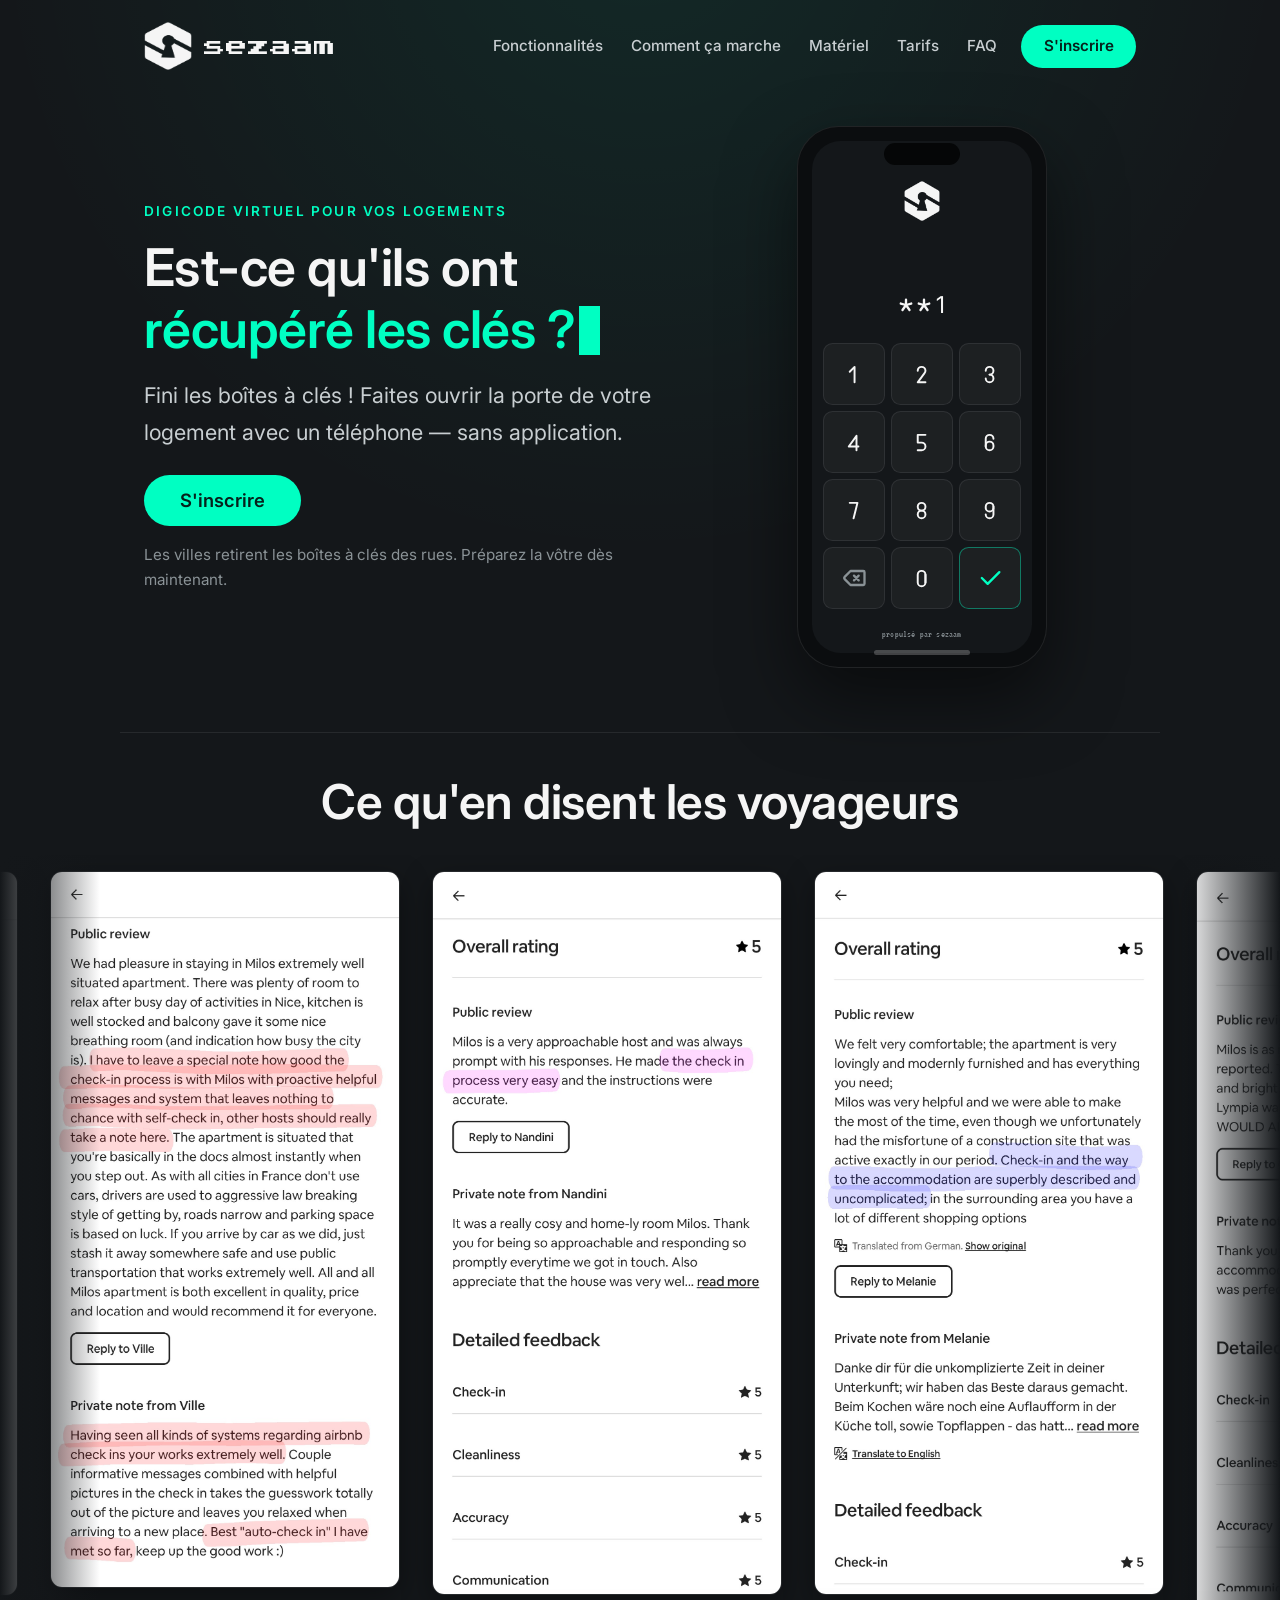
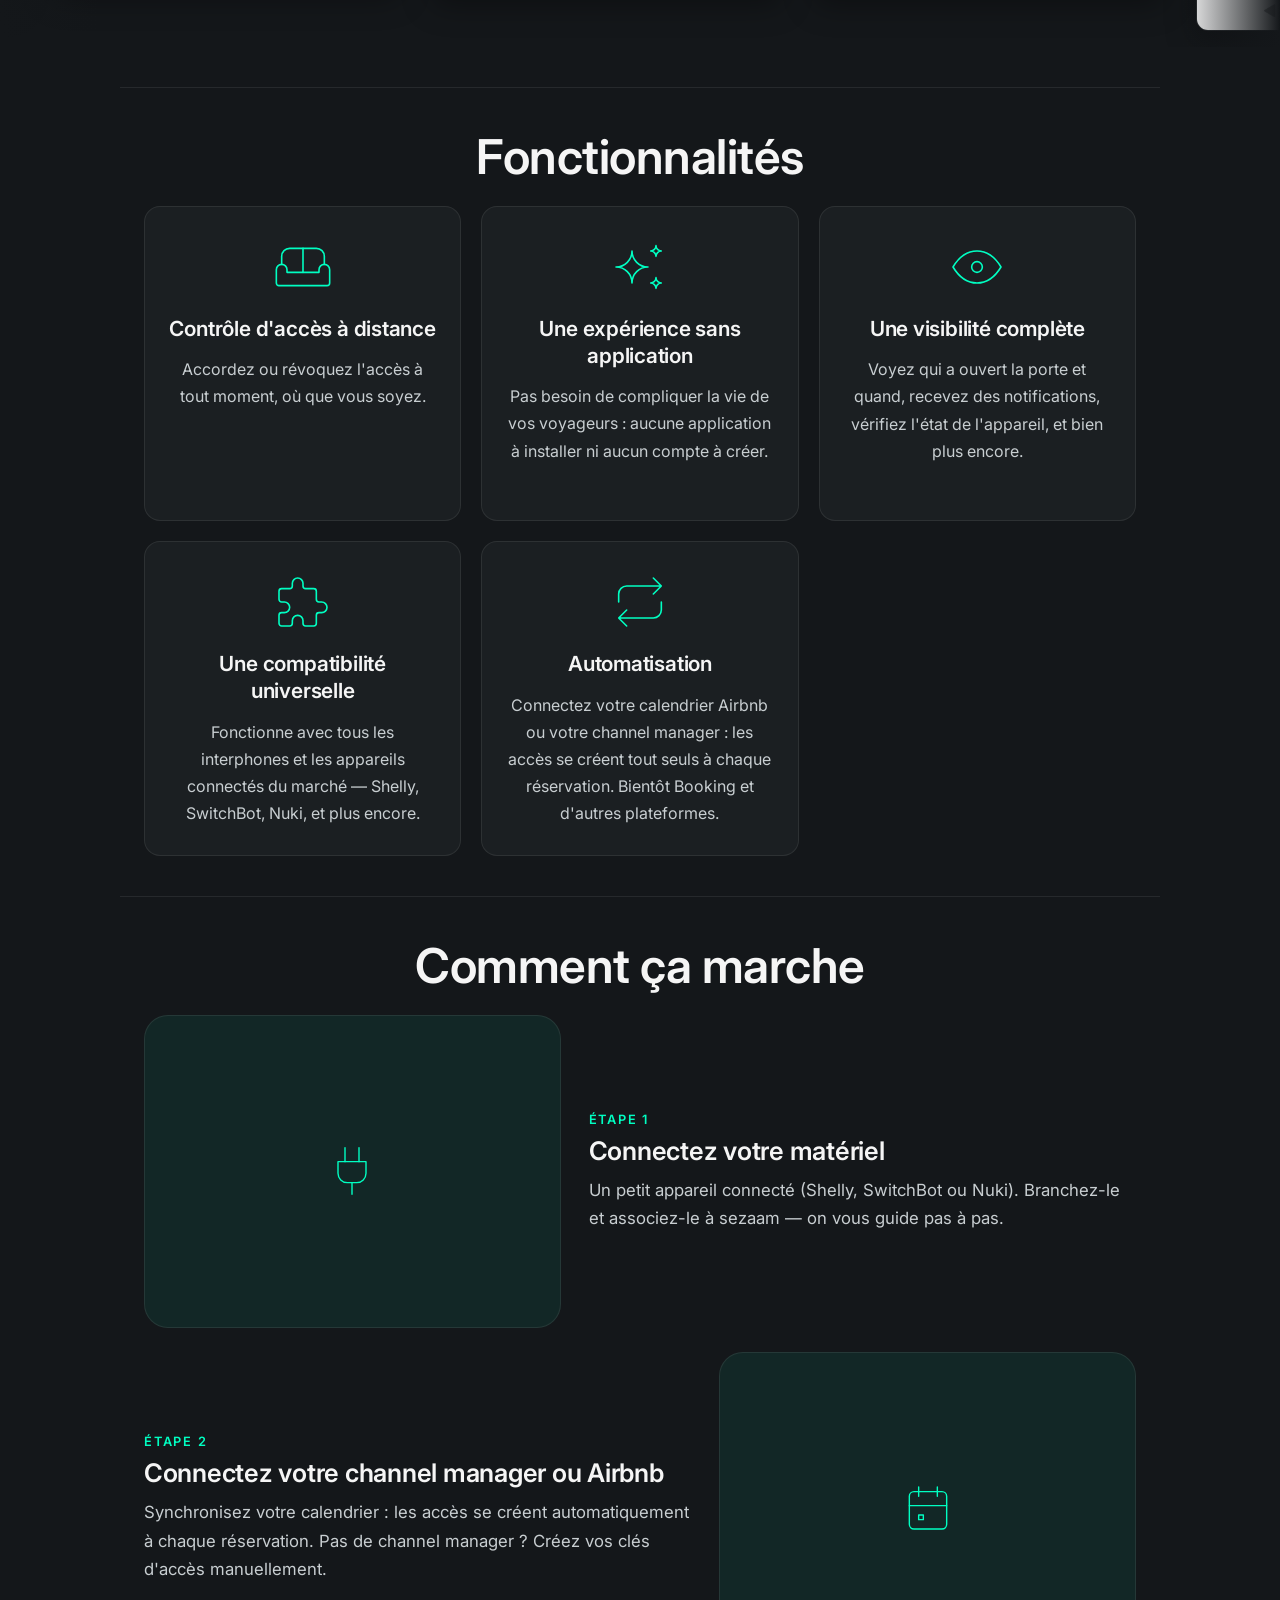
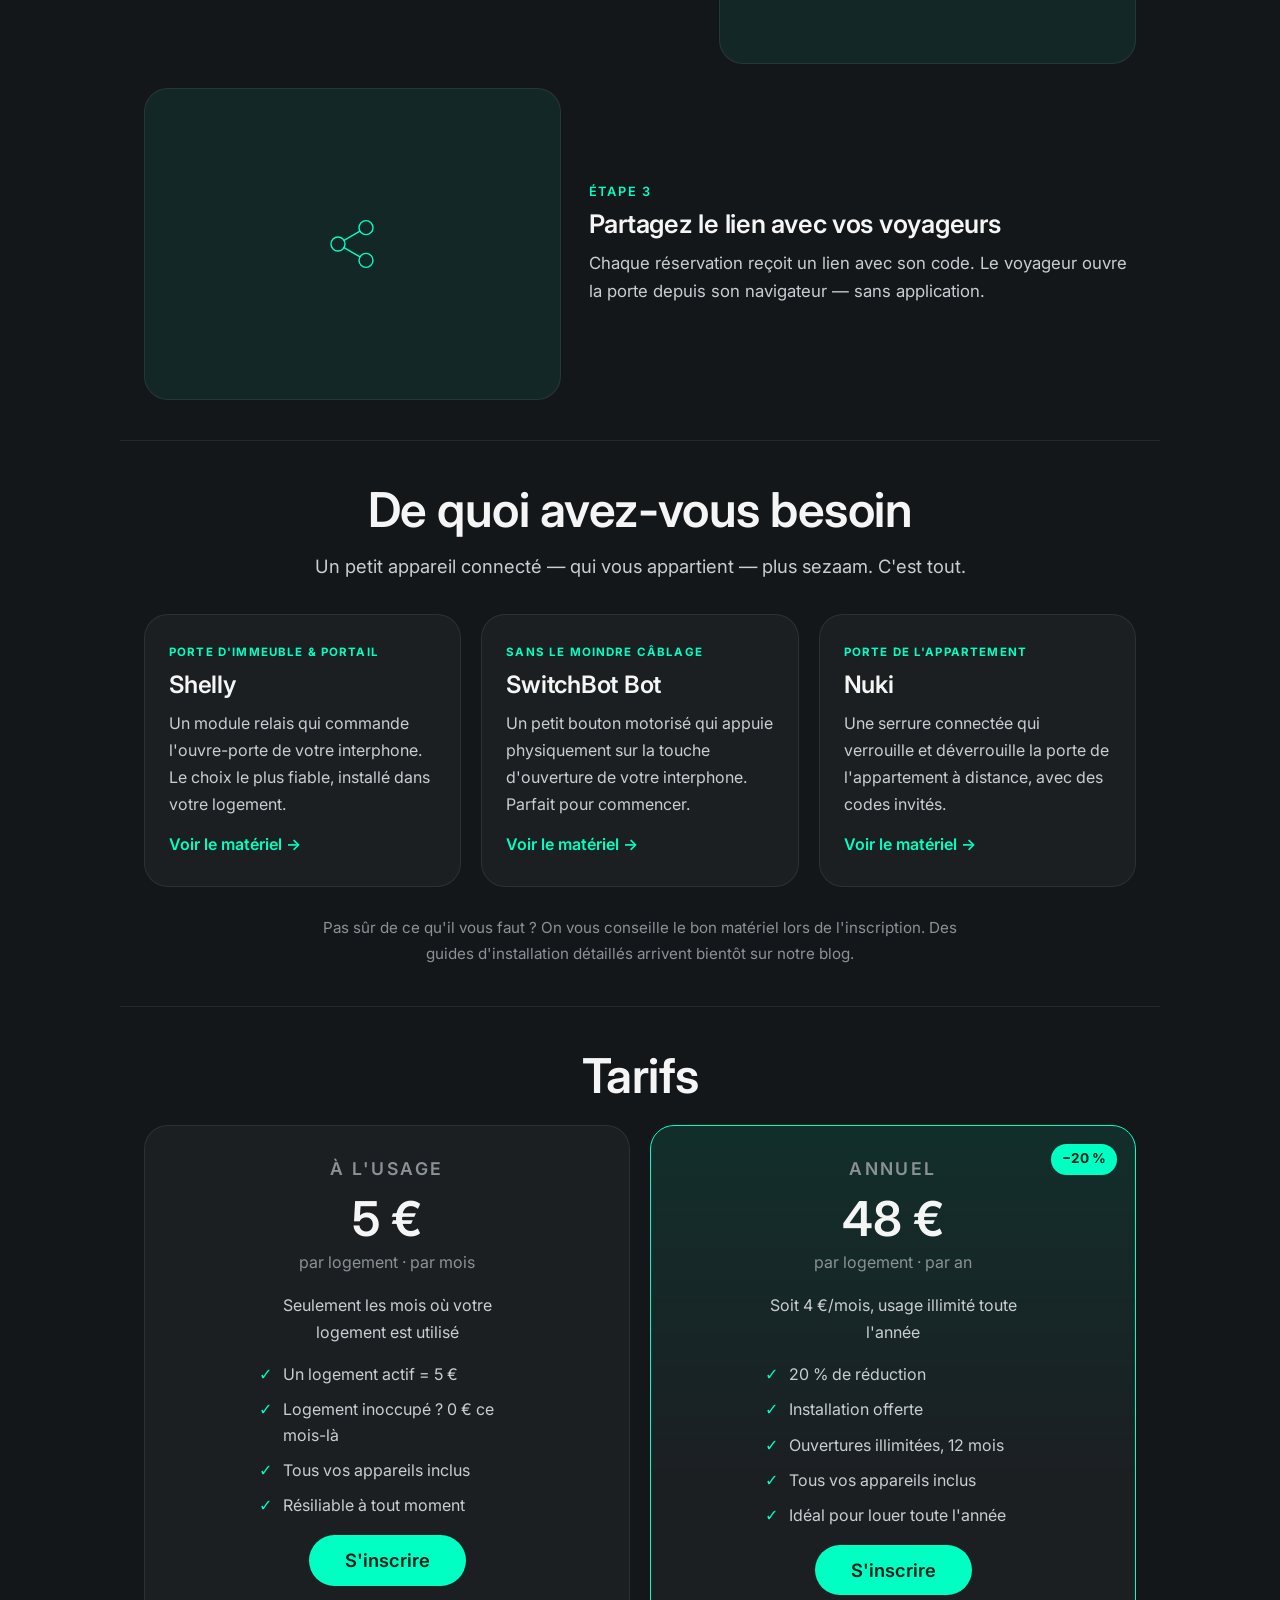
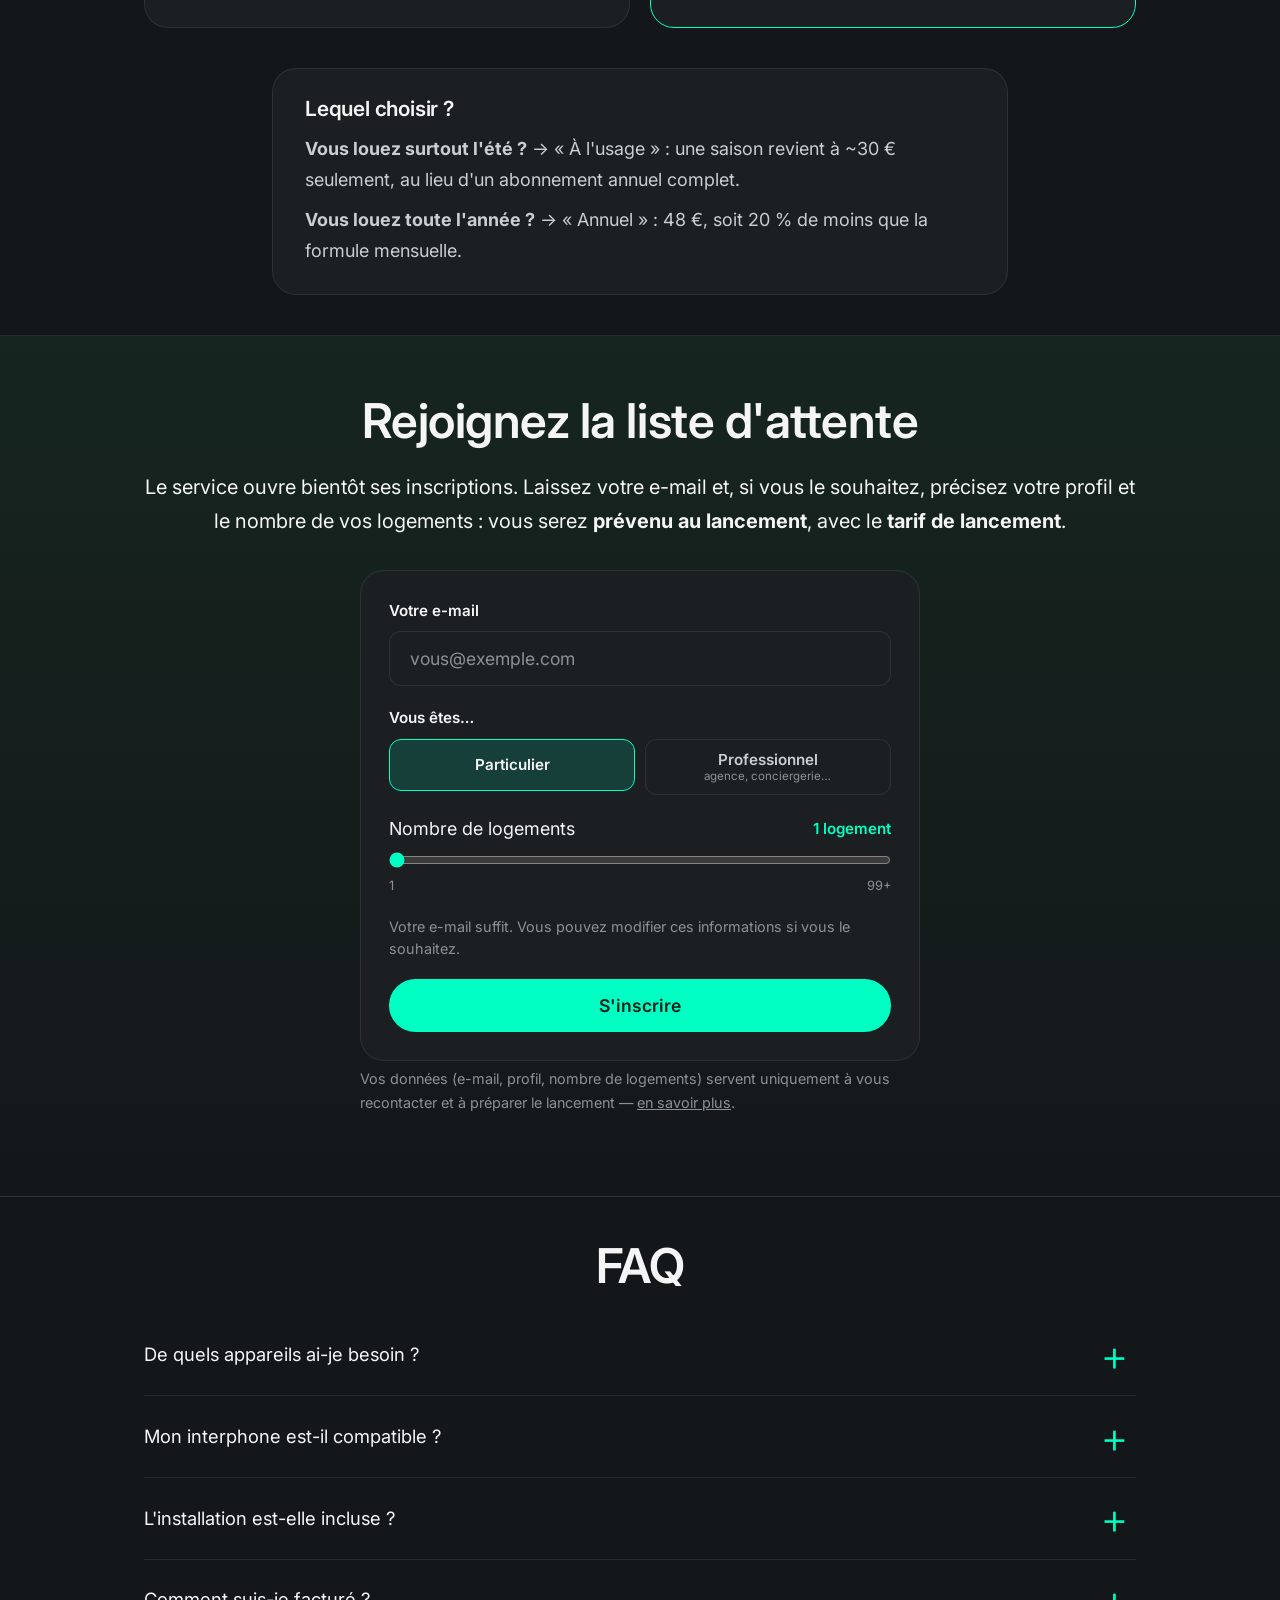
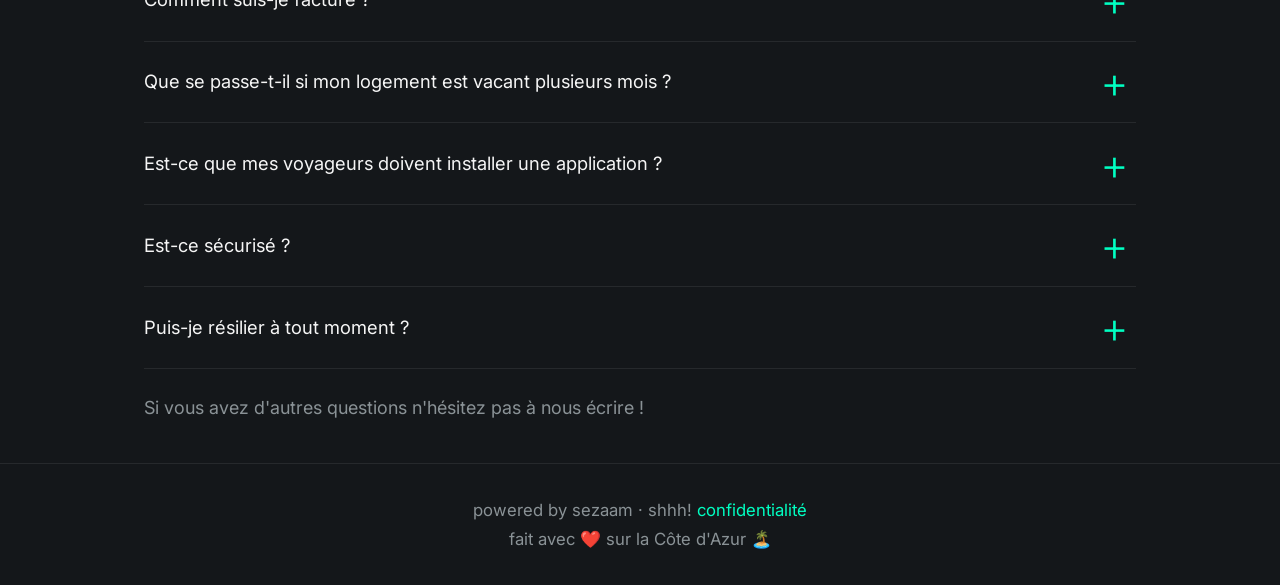
==== commit aa34a651: "fix wording and ui" ====
--- a/index.html
+++ b/index.html
@@ -4,12 +4,12 @@
 <head>
   <meta charset="UTF-8">
   <meta name="viewport" content="width=device-width, initial-scale=1.0">
-  <title>sezaam — Un digicode virtuel pour la porte de votre location</title>
+  <title>sezaam — Un digicode virtuel pour votre logement</title>
   <meta name="description"
-    content="sezaam remplace votre boîte à clés : faites ouvrir la porte de votre immeuble ou de votre logement avec un téléphone — sans application. Installation offerte.">
-  <meta property="og:title" content="sezaam — Un digicode virtuel pour la porte de votre location">
+    content="sezaam remplace votre boîte à clés : ouvrez la porte de votre logement avec un téléphone, sans application.">
+  <meta property="og:title" content="sezaam — Un digicode virtuel pour votre logement">
   <meta property="og:description"
-    content="Un digicode virtuel pour vos locations. Ouvrez la porte avec un téléphone — sans application, sans boîte à clés.">
+    content="Un digicode virtuel pour votre logement. Ouvrez la porte avec un téléphone — sans application, sans boîte à clés.">
   <meta property="og:type" content="website">
   <meta property="og:url" content="https://sezaam.me">
   <link rel="preload" href="assets/fonts/inter-variable.woff2" as="font" type="font/woff2" crossorigin>
@@ -21,6 +21,7 @@
   <script>
     var _paq = window._paq = window._paq || [];
     /* tracker methods like "setCustomDimension" should be called before "trackPageView" */
+    _paq.push(['disableCookies']);
     _paq.push(['trackPageView']);
     _paq.push(['enableLinkTracking']);
     (function() {
@@ -43,26 +44,31 @@
       <img src="assets/icon_small.png" alt="" class="brand-icon">
       <span class="logo">sezaam</span>
     </a>
-    <nav class="site-nav" aria-label="Navigation principale">
+    <nav class="site-nav" id="site-nav" aria-label="Navigation principale">
       <a href="#fonctionnalites">Fonctionnalités</a>
       <a href="#comment-ca-marche">Comment ça marche</a>
       <a href="#materiel">Matériel</a>
       <a href="#tarifs">Tarifs</a>
       <a href="#faq">FAQ</a>
     </nav>
-    <a class="btn-small" href="#inscription" data-cta="header">Réserver</a>
+    <a class="btn-small header-cta" href="#inscription" data-cta="header">S'inscrire</a>
+    <button class="nav-toggle" type="button" aria-label="Ouvrir le menu" aria-controls="site-nav" aria-expanded="false">
+      <span class="nav-toggle-bar"></span>
+      <span class="nav-toggle-bar"></span>
+      <span class="nav-toggle-bar"></span>
+    </button>
   </header>
 
   <!-- Hero -->
   <section id="solution" class="hero">
     <div class="hero-copy">
-      <span class="hero-eyebrow">Digicode virtuel pour vos locations</span>
+      <span class="hero-eyebrow">Digicode virtuel pour vos logements</span>
       <h1>Est-ce qu'ils ont <span class="solution-accent painpoint-display" id="painpoint-display">récupéré les clés ?</span></h1>
 
-      <p class="solution-text">Fini les boîtes à clés ! Faites ouvrir la porte de votre location avec un téléphone — sans
+      <p class="solution-text">Fini les boîtes à clés ! Faites ouvrir la porte de votre logement avec un téléphone — sans
         application.</p>
 
-      <a class="btn-hero" href="#inscription" data-cta="hero">Réserver mon installation offerte</a>
+      <a class="btn-hero" href="#inscription" data-cta="hero">S'inscrire</a>
 
       <p class="hero-note">Les villes retirent les boîtes à clés des rues. Préparez la vôtre dès maintenant.</p>
     </div>
@@ -269,7 +275,7 @@
           <h3>Une visibilité complète</h3>
         </div>
         <div class="feature-desc">
-          <p>Voyez qui a ouvert la porte et quand, recevez une notification à chaque ouverture, vérifiez l'état de l'appareil, et bien plus encore.</p>
+          <p>Voyez qui a ouvert la porte et quand, recevez des notifications, vérifiez l'état de l'appareil, et bien plus encore.</p>
         </div>
       </div>
       <div class="feature-item">
@@ -301,7 +307,7 @@
           <h3>Automatisation</h3>
         </div>
         <div class="feature-desc">
-          <p>Connectez votre calendrier Airbnb : les accès se créent tout seuls à chaque réservation. Bientôt Booking et d'autres plateformes.</p>
+          <p>Connectez votre calendrier Airbnb ou votre channel manager : les accès se créent tout seuls à chaque réservation. Bientôt Booking et d'autres plateformes.</p>
         </div>
       </div>
     </div>
@@ -316,17 +322,17 @@
         <svg xmlns="http://www.w3.org/2000/svg" viewBox="0 0 24 24" fill="none" stroke="currentColor" stroke-width="2"
           stroke-linecap="round" stroke-linejoin="round">
           <path stroke="none" d="M0 0h24v24H0z" fill="none" />
-          <path d="M6 19m-2 0a2 2 0 1 0 4 0a2 2 0 1 0 -4 0" />
-          <path d="M17 19m-2 0a2 2 0 1 0 4 0a2 2 0 1 0 -4 0" />
-          <path d="M17 17h-11v-14h-2" />
-          <path d="M6 5l13 1l-1 7h-13" />
+          <path d="M12 22v-5" />
+          <path d="M9 8v-6" />
+          <path d="M15 8v-6" />
+          <path d="M18 8v5a4 4 0 0 1 -4 4h-4a4 4 0 0 1 -4 -4v-5z" />
         </svg>
       </div>
       <div class="how-copy">
         <span class="how-eyebrow">Étape 1</span>
-        <h3>Choisissez votre matériel</h3>
-        <p class="how-text">Un petit appareil connecté (Shelly, SwitchBot ou Nuki) que vous gardez — nous on guide votre
-          choix et on l'installe.</p>
+        <h3>Connectez votre matériel</h3>
+        <p class="how-text">Un petit appareil connecté (Shelly, SwitchBot ou Nuki). Branchez-le et associez-le à sezaam —
+          on vous guide pas à pas.</p>
       </div>
     </div>
 
@@ -335,15 +341,18 @@
         <svg xmlns="http://www.w3.org/2000/svg" viewBox="0 0 24 24" fill="none" stroke="currentColor" stroke-width="2"
           stroke-linecap="round" stroke-linejoin="round">
           <path stroke="none" d="M0 0h24v24H0z" fill="none" />
-          <path d="M10.325 4.317c.426 -1.756 2.924 -1.756 3.35 0a1.724 1.724 0 0 0 2.573 1.066c1.543 -.94 3.31 .826 2.37 2.37a1.724 1.724 0 0 0 1.065 2.572c1.756 .426 1.756 2.924 0 3.35a1.724 1.724 0 0 0 -1.066 2.573c.94 1.543 -.826 3.31 -2.37 2.37a1.724 1.724 0 0 0 -2.572 1.065c-.426 1.756 -2.924 1.756 -3.35 0a1.724 1.724 0 0 0 -2.573 -1.066c-1.543 .94 -3.31 -.826 -2.37 -2.37a1.724 1.724 0 0 0 -1.065 -2.572c-1.756 -.426 -1.756 -2.924 0 -3.35a1.724 1.724 0 0 0 1.066 -2.573c-.94 -1.543 .826 -3.31 2.37 -2.37c.996 .608 2.296 .07 2.572 -1.065z" />
-          <path d="M12 12m-3 0a3 3 0 1 0 6 0a3 3 0 1 0 -6 0" />
+          <path d="M4 5m0 2a2 2 0 0 1 2 -2h12a2 2 0 0 1 2 2v12a2 2 0 0 1 -2 2h-12a2 2 0 0 1 -2 -2z" />
+          <path d="M16 3v4" />
+          <path d="M8 3v4" />
+          <path d="M4 11h16" />
+          <path d="M8 15h2v2h-2z" />
         </svg>
       </div>
       <div class="how-copy">
         <span class="how-eyebrow">Étape 2</span>
-        <h3>On l'installe et on le configure</h3>
-        <p class="how-text">Installation offerte : sur place sur la Côte d'Azur, ou à distance en visio. Tout est prêt le
-          jour où vos voyageurs arrivent.</p>
+        <h3>Connectez votre channel manager ou Airbnb</h3>
+        <p class="how-text">Synchronisez votre calendrier : les accès se créent automatiquement à chaque réservation. Pas
+          de channel manager ? Créez vos clés d'accès manuellement.</p>
       </div>
     </div>
 
@@ -370,8 +379,7 @@
   <!-- What you need -->
   <section id="materiel">
     <h2>De quoi avez-vous besoin</h2>
-    <p class="section-sub">Un petit appareil connecté — qui vous appartient — plus sezaam. C'est tout. Et on vous
-      l'installe gratuitement.</p>
+    <p class="section-sub">Un petit appareil connecté — qui vous appartient — plus sezaam. C'est tout.</p>
 
     <div class="device-grid">
       <div class="device-card">
@@ -401,68 +409,50 @@
       guides d'installation détaillés arrivent bientôt sur notre blog.</p>
   </section>
 
-  <!-- Free installation -->
-  <section class="install" id="installation">
-    <h2>Installation offerte, zéro prise de tête</h2>
-    <p class="install-intro">On s'occupe du branchement, de la configuration et de vos premiers accès. Vous, vous
-      profitez.</p>
-
-    <div class="install-grid">
-      <div class="install-card">
-        <h3>📍 Sur place</h3>
-        <p>Sur la Côte d'Azur, on vient chez vous installer et tout configurer. Rien à faire de votre côté.</p>
-      </div>
-      <div class="install-card">
-        <h3>💻 À distance</h3>
-        <p>Partout ailleurs, on vous guide en visio, pas à pas. Simple, même sans être bricoleur.</p>
-      </div>
-    </div>
-
-    <p class="install-note">Installation <strong>offerte aux premiers inscrits</strong> — profitez-en pour tester en
-      avant-première avec le tarif de lancement.</p>
-
-    <a class="btn-hero" href="#inscription" data-cta="install">Réserver mon installation</a>
-  </section>
-
   <!-- Pricing -->
   <section class="pricing" id="tarifs">
     <h2>Tarifs</h2>
-    <p class="section-sub">Une seule règle : <strong>vous ne payez que les mois où votre bien est réellement utilisé.</strong>
-      Pas de forfait à l'année, même quand il est vide.</p>
 
     <div class="pricing-grid">
       <div class="price-card">
         <h3>À l'usage</h3>
-        <p class="price">5&nbsp;€<span class="price-unit">/ bien · mois</span></p>
-        <p class="price-sub">Seulement les mois où votre bien est utilisé</p>
+        <div class="price-block">
+          <p class="price">5&nbsp;€</p>
+          <p class="price-unit">par logement · par mois</p>
+        </div>
+        <p class="price-sub">Seulement les mois où votre logement est utilisé</p>
         <ul class="price-features">
-          <li>Un bien actif = 5 €</li>
-          <li>Bien inoccupé ? 0 € ce mois-là</li>
+          <li>Un logement actif = 5 €</li>
+          <li>Logement inoccupé ? 0 € ce mois-là</li>
           <li>Tous vos appareils inclus</li>
           <li>Résiliable à tout moment</li>
         </ul>
-        <a class="btn-hero" href="#inscription" data-cta="pricing-monthly">Réserver ma place</a>
+        <a class="btn-hero" href="#inscription" data-cta="pricing-monthly">S'inscrire</a>
       </div>
       <div class="price-card price-card--featured">
         <span class="price-badge">−20 %</span>
-        <h3>Engagement annuel</h3>
-        <p class="price">48&nbsp;€<span class="price-unit">/ bien · an</span></p>
+        <h3>Annuel</h3>
+        <div class="price-block">
+          <p class="price">48&nbsp;€</p>
+          <p class="price-unit">par logement · par an</p>
+        </div>
         <p class="price-sub">Soit 4 €/mois, usage illimité toute l'année</p>
         <ul class="price-features">
           <li>20 % de réduction</li>
+          <li>Installation offerte</li>
           <li>Ouvertures illimitées, 12 mois</li>
           <li>Tous vos appareils inclus</li>
           <li>Idéal pour louer toute l'année</li>
         </ul>
-        <a class="btn-hero" href="#inscription" data-cta="pricing-annual">Réserver ma place</a>
+        <a class="btn-hero" href="#inscription" data-cta="pricing-annual">S'inscrire</a>
       </div>
     </div>
 
     <div class="compare">
       <h3>Lequel choisir ?</h3>
       <p><strong>Vous louez surtout l'été ?</strong> → « À l'usage » : une saison revient à ~30 € seulement, au lieu d'un
-        forfait annuel complet.</p>
-      <p><strong>Vous louez toute l'année ?</strong> → « Engagement annuel » : 48 €, soit 20 % de moins que la formule
+        abonnement annuel complet.</p>
+      <p><strong>Vous louez toute l'année ?</strong> → « Annuel » : 48 €, soit 20 % de moins que la formule
         mensuelle.</p>
     </div>
   </section>
@@ -470,10 +460,10 @@
   <!-- Early access CTA -->
   <section class="cta" id="inscription">
     <div class="container">
-      <h2>Réservez votre installation offerte</h2>
-
-      <p>Le service ouvre bientôt ses inscriptions. Laissez votre e-mail et rejoignez la liste : vous serez
-        <strong>prévenu au lancement</strong>, avec <strong>l'installation offerte</strong> et le
+      <h2>Rejoignez la liste d'attente</h2>
+
+      <p>Le service ouvre bientôt ses inscriptions. Laissez votre e-mail et, si vous le souhaitez, précisez votre profil
+        et le nombre de vos logements : vous serez <strong>prévenu au lancement</strong>, avec le
         <strong>tarif de lancement</strong>.</p>
 
       <form class="waitlist-form" id="waitlist-form">
@@ -481,12 +471,42 @@
           <label for="website">Website</label>
           <input type="text" name="website" id="website" tabindex="-1" autocomplete="off">
         </div>
-        <input type="email" name="email" id="email" placeholder="votre@email.com" required autocomplete="email">
-        <button type="submit" id="submit-btn">Réserver ma place</button>
+
+        <div class="form-field">
+          <label for="email">Votre e-mail</label>
+          <input type="email" name="email" id="email" placeholder="vous@exemple.com" required autocomplete="email">
+        </div>
+
+        <fieldset class="form-field">
+          <legend>Vous êtes…</legend>
+          <div class="profile-options">
+            <label class="profile-option">
+              <input type="radio" name="hostType" value="particulier" checked>
+              <span>Particulier</span>
+            </label>
+            <label class="profile-option">
+              <input type="radio" name="hostType" value="professionnel">
+              <span>Professionnel<small>agence, conciergerie…</small></span>
+            </label>
+          </div>
+        </fieldset>
+
+        <div class="form-field">
+          <div class="field-label-row">
+            <label for="property-count">Nombre de logements</label>
+            <output id="property-count-output" for="property-count">1 logement</output>
+          </div>
+          <input type="range" id="property-count" name="propertyCount" min="1" max="100" step="1" value="1">
+          <div class="range-scale"><span>1</span><span>99+</span></div>
+        </div>
+
+        <p class="form-hint">Votre e-mail suffit. Vous pouvez modifier ces informations si vous le souhaitez.</p>
+
+        <button type="submit" id="submit-btn">S'inscrire</button>
       </form>
       <div id="form-message" class="form-message"></div>
-      <p class="privacy-note">Vos données ne sont utilisées que pour vous recontacter — <a
-          href="confidentialite.html">en savoir plus</a>.</p>
+      <p class="privacy-note">Vos données (e-mail, profil, nombre de logements) servent uniquement à vous recontacter et
+        à préparer le lancement — <a href="confidentialite.html">en savoir plus</a>.</p>
     </div>
 
   </section>
@@ -499,34 +519,32 @@
       <summary><span class="faq-question">De quels appareils ai-je besoin ?</span></summary>
       <p class="faq-answer">Un seul appareil suffit dans la plupart des cas — selon ce que vous voulez ouvrir : un module
         <strong>Shelly</strong> pour l'interphone/le portail, un <strong>SwitchBot Bot</strong> pour une installation sans
-        câblage, ou une serrure <strong>Nuki</strong> pour la porte de l'appartement. Vous gardez votre matériel, il vous
-        appartient.</p>
+        câblage, ou une serrure <strong>Nuki</strong> pour la porte de l'appartement. Le matériel vous appartient.</p>
     </details>
 
     <details class="faq-item">
       <summary><span class="faq-question">Mon interphone est-il compatible ?</span></summary>
       <p class="faq-answer">Oui — sezaam fonctionne avec tous les interphones. Certaines installations sont aussi simples
-        qu'un branchement de fils ; d'autres peuvent demander un peu plus de travail. C'est pour ça qu'on vous propose
-        l'installation offerte : on s'en occupe.</p>
-    </details>
-
-    <details class="faq-item">
-      <summary><span class="faq-question">Qui fait l'installation ?</span></summary>
-      <p class="faq-answer">Nous ! L'installation est offerte aux premiers inscrits : on vient chez vous sur la Côte
-        d'Azur, ou on vous guide à distance en visio partout ailleurs. Tout est prêt avant l'arrivée de vos voyageurs.</p>
+        qu'un branchement de fils ; d'autres peuvent demander un peu plus de travail.</p>
+    </details>
+
+    <details class="faq-item">
+      <summary><span class="faq-question">L'installation est-elle incluse ?</span></summary>
+      <p class="faq-answer">L'installation est offerte avec l'abonnement annuel : sur place sur la Côte d'Azur, ou à
+        distance en visio partout ailleurs. Besoin d'aide avec l'installation ? Pas de problème : on vous accompagne.</p>
     </details>
 
     <details class="faq-item">
       <summary><span class="faq-question">Comment suis-je facturé ?</span></summary>
-      <p class="faq-answer">À l'usage : <strong>5 € par bien et par mois, uniquement les mois où le bien est utilisé</strong>
-        (une ouverture de porte ce mois-là). Si votre bien est vacant, vous ne payez rien. Vous pouvez aussi choisir
-        l'engagement annuel : 48 € par bien et par an, usage illimité.</p>
-    </details>
-
-    <details class="faq-item">
-      <summary><span class="faq-question">Que se passe-t-il si mon bien est vacant plusieurs mois ?</span></summary>
+      <p class="faq-answer">À l'usage : <strong>5 € par logement et par mois, uniquement les mois où le logement est utilisé</strong>
+        (une ouverture de porte ce mois-là). Si votre logement est vacant, vous ne payez rien. Vous pouvez aussi choisir
+        l'abonnement annuel : 48 € par logement et par an, usage illimité.</p>
+    </details>
+
+    <details class="faq-item">
+      <summary><span class="faq-question">Que se passe-t-il si mon logement est vacant plusieurs mois ?</span></summary>
       <p class="faq-answer">Rien — aucun prélèvement. Avec la formule à l'usage, vous ne payez que les mois où une porte
-        est réellement ouverte. Un bien inoccupé ne vous coûte pas un centime.</p>
+        est réellement ouverte. Un logement inoccupé ne vous coûte pas un centime.</p>
     </details>
 
     <details class="faq-item">
@@ -544,8 +562,8 @@
 
     <details class="faq-item">
       <summary><span class="faq-question">Puis-je résilier à tout moment ?</span></summary>
-      <p class="faq-answer">Oui. La formule à l'usage est sans engagement : vous pouvez arrêter quand vous voulez.
-        L'engagement annuel court sur 12 mois, puis se renouvelle tant que vous le souhaitez.</p>
+      <p class="faq-answer">Oui. La formule à l'usage est résiliable à tout moment. L'abonnement annuel court sur 12 mois,
+        puis se renouvelle si vous le souhaitez.</p>
     </details>
 
     <p class="faq-note">Si vous avez d'autres questions n'hésitez pas à nous écrire !</p>
--- a/assets/styles.css
+++ b/assets/styles.css
@@ -127,6 +127,8 @@
 
 /* Brand lockup */
 .site-header {
+  position: relative;
+  z-index: 40;
   display: flex;
   align-items: center;
   gap: 1.5rem;
@@ -199,6 +201,55 @@
   color: var(--accent-ink);
   text-decoration: none;
   transform: scale(1.03);
+}
+
+/* Mobile navigation toggle */
+.nav-toggle {
+  display: none;
+  flex-direction: column;
+  align-items: center;
+  justify-content: center;
+  gap: 4px;
+  flex: 0 0 auto;
+  width: 44px;
+  height: 44px;
+  padding: 0;
+  background: transparent;
+  color: var(--text);
+  border: 1px solid var(--border);
+  border-radius: 999px;
+  cursor: pointer;
+  transition: background-color 0.2s ease;
+}
+
+.nav-toggle:hover {
+  background: var(--surface);
+}
+
+.nav-toggle:focus-visible {
+  outline: 2px solid var(--accent);
+  outline-offset: 2px;
+}
+
+.nav-toggle-bar {
+  display: block;
+  width: 18px;
+  height: 2px;
+  background: currentColor;
+  border-radius: 999px;
+  transition: transform 0.2s ease, opacity 0.2s ease;
+}
+
+.nav-toggle[aria-expanded="true"] .nav-toggle-bar:nth-child(1) {
+  transform: translateY(6px) rotate(45deg);
+}
+
+.nav-toggle[aria-expanded="true"] .nav-toggle-bar:nth-child(2) {
+  opacity: 0;
+}
+
+.nav-toggle[aria-expanded="true"] .nav-toggle-bar:nth-child(3) {
+  transform: translateY(-6px) rotate(-45deg);
 }
 
 /* Hero */
@@ -657,6 +708,7 @@
   display: grid;
   grid-template-columns: 1fr;
   gap: 1.25rem;
+  margin-top: 0.75rem;
 }
 
 @media (min-width: 500px) {
@@ -704,23 +756,34 @@
   margin: 0;
 }
 
+.price-block {
+  display: flex;
+  flex-direction: column;
+  align-items: center;
+  gap: 0.35rem;
+}
+
 .price {
   font-size: 3rem;
   font-weight: 600;
   color: var(--text);
   line-height: 1;
+  margin: 0;
 }
 
 .price-unit {
-  font-size: 1.05rem;
-  font-weight: 300;
+  display: block;
+  margin: 0;
+  font-size: 1rem;
+  font-weight: 400;
   color: var(--text-muted);
+  text-align: center;
 }
 
 .price-sub {
   font-size: 1rem;
   color: var(--text-body);
-  margin-top: -0.5rem;
+  margin-top: 0;
   max-width: 16rem;
 }
 
@@ -831,14 +894,47 @@
 /* Form */
 .waitlist-form {
   display: flex;
-  gap: 0.75rem;
+  flex-direction: column;
+  gap: 1.25rem;
   max-width: 560px;
   margin: 2rem auto 0;
+  padding: 1.75rem;
+  background: var(--surface);
+  border: 1px solid var(--border);
+  border-radius: var(--radius-lg);
+  text-align: left;
   scroll-margin-top: 1.5rem;
 }
 
+.form-field {
+  display: flex;
+  flex-direction: column;
+  gap: 0.5rem;
+  min-width: 0;
+}
+
+fieldset.form-field {
+  display: block;
+  border: 0;
+  margin: 0;
+  padding: 0;
+}
+
+.form-field > label,
+.form-field legend {
+  padding: 0;
+  font-size: 0.95rem;
+  font-weight: 600;
+  color: var(--text);
+}
+
+fieldset.form-field legend {
+  margin-bottom: 0.5rem;
+}
+
 .waitlist-form input[type="email"] {
-  flex: 1;
+  flex: none;
+  width: 100%;
   min-width: 0;
   padding: 1rem 1.25rem;
   font-family: 'Inter', system-ui, sans-serif;
@@ -858,7 +954,108 @@
   color: var(--text-muted);
 }
 
+.profile-options {
+  display: grid;
+  grid-template-columns: 1fr 1fr;
+  gap: 0.6rem;
+}
+
+.profile-option {
+  position: relative;
+  display: block;
+  cursor: pointer;
+}
+
+.profile-option input {
+  position: absolute;
+  width: 1px;
+  height: 1px;
+  opacity: 0;
+  pointer-events: none;
+}
+
+.profile-option span {
+  display: flex;
+  flex-direction: column;
+  align-items: center;
+  justify-content: center;
+  min-height: 3.25rem;
+  padding: 0.65rem 0.75rem;
+  font-size: 0.95rem;
+  font-weight: 600;
+  line-height: 1.25;
+  text-align: center;
+  color: var(--text-body);
+  background: var(--input-bg);
+  border: 1px solid var(--border);
+  border-radius: 0.75rem;
+  transition: background-color 0.2s ease, border-color 0.2s ease, color 0.2s ease;
+}
+
+.profile-option small {
+  font-size: 0.72rem;
+  font-weight: 400;
+  color: var(--text-muted);
+}
+
+.profile-option input:checked + span {
+  color: var(--text);
+  background: var(--accent-soft);
+  border-color: var(--accent);
+}
+
+.profile-option input:checked + span small {
+  color: var(--text-body);
+}
+
+.profile-option input:focus-visible + span {
+  outline: 2px solid var(--accent);
+  outline-offset: 2px;
+}
+
+.field-label-row {
+  display: flex;
+  align-items: center;
+  justify-content: space-between;
+  gap: 1rem;
+}
+
+.field-label-row output {
+  font-size: 0.95rem;
+  font-weight: 600;
+  color: var(--accent);
+  white-space: nowrap;
+}
+
+.waitlist-form input[type="range"] {
+  width: 100%;
+  margin: 0;
+  accent-color: var(--accent);
+  cursor: pointer;
+}
+
+.waitlist-form input[type="range"]:focus-visible {
+  outline: 2px solid var(--accent);
+  outline-offset: 4px;
+  border-radius: 999px;
+}
+
+.range-scale {
+  display: flex;
+  justify-content: space-between;
+  font-size: 0.8rem;
+  color: var(--text-muted);
+}
+
+.cta .form-hint {
+  margin: 0;
+  font-size: 0.9rem;
+  line-height: 1.5;
+  color: var(--text-muted);
+}
+
 .waitlist-form button {
+  width: 100%;
   padding: 1rem 1.75rem;
   font-family: 'Inter', system-ui, sans-serif;
   font-size: 1.1rem;
@@ -880,6 +1077,11 @@
 .waitlist-form button:disabled {
   opacity: 0.6;
   cursor: not-allowed;
+}
+
+.waitlist-form .form-message.success {
+  margin: 0;
+  text-align: center;
 }
 
 .honeypot {
@@ -1227,60 +1429,6 @@
   margin-right: auto;
 }
 
-/* Free installation */
-.install {
-  text-align: center;
-}
-
-.install-intro {
-  font-size: 1.2rem;
-  color: var(--text-body);
-  max-width: 40rem;
-  margin: -0.5rem auto 2rem;
-}
-
-.install-grid {
-  display: grid;
-  grid-template-columns: 1fr;
-  gap: 1.25rem;
-  max-width: 46rem;
-  margin: 0 auto 2rem;
-}
-
-@media (min-width: 500px) {
-  .install-grid {
-    grid-template-columns: 1fr 1fr;
-  }
-}
-
-.install-card {
-  background: var(--surface);
-  border: 1px solid var(--border);
-  border-radius: var(--radius-lg);
-  padding: 1.75rem 1.5rem;
-  text-align: left;
-}
-
-.install-card h3 {
-  font-size: 1.25rem;
-  margin-bottom: 0.5rem;
-}
-
-.install-card p {
-  color: var(--text-body);
-}
-
-.install-note {
-  max-width: 40rem;
-  margin: 0 auto 2rem;
-  color: var(--text-body);
-  font-size: 1.05rem;
-}
-
-.install .btn-hero {
-  margin-top: 0.5rem;
-}
-
 /* Footer */
 footer {
   padding: 2rem 0;
@@ -1299,13 +1447,65 @@
 }
 
 /* Mobile adjustments */
+@keyframes nav-in {
+  from {
+    opacity: 0;
+    transform: translateY(-6px);
+  }
+  to {
+    opacity: 1;
+    transform: translateY(0);
+  }
+}
+
 @media (max-width: 768px) {
   .site-header {
     justify-content: space-between;
+    gap: 1rem;
+  }
+
+  .header-cta {
+    display: none;
+  }
+
+  .nav-toggle {
+    display: inline-flex;
   }
 
   .site-nav {
+    position: absolute;
+    top: calc(100% + 0.6rem);
+    left: 1.5rem;
+    right: 1.5rem;
     display: none;
+    flex-direction: column;
+    align-items: stretch;
+    gap: 0;
+    margin-left: 0;
+    padding: 0.5rem;
+    background: var(--surface);
+    border: 1px solid var(--border);
+    border-radius: var(--radius);
+    box-shadow: 0 24px 60px rgba(0, 0, 0, 0.5);
+    max-height: calc(100vh - 6rem);
+    overflow-y: auto;
+    z-index: 60;
+  }
+
+  .site-nav.is-open {
+    display: flex;
+    animation: nav-in 0.16s ease-out;
+  }
+
+  .site-nav a {
+    padding: 0.85rem 1rem;
+    font-size: 1rem;
+    border-radius: 0.6rem;
+  }
+
+  .site-nav a:hover {
+    background: var(--surface-2);
+    text-decoration: none;
   }
 
   .hero {
@@ -1358,11 +1558,7 @@
   }
 
   .waitlist-form {
-    flex-direction: column;
-  }
-
-  .waitlist-form button {
-    width: 100%;
+    padding: 1.25rem;
   }
 
   .carousel-wrapper {
@@ -1371,6 +1567,12 @@
 
   .reviews-gallery {
     display: block;
+  }
+}
+
+@media (max-width: 360px) {
+  .profile-options {
+    grid-template-columns: 1fr;
   }
 }
 
@@ -1378,4 +1580,14 @@
   .reviews-gallery {
     display: none !important;
   }
-}+}
+
+@media (prefers-reduced-motion: reduce) {
+  .site-nav.is-open {
+    animation: none;
+  }
+
+  .nav-toggle-bar {
+    transition: none;
+  }
+}
